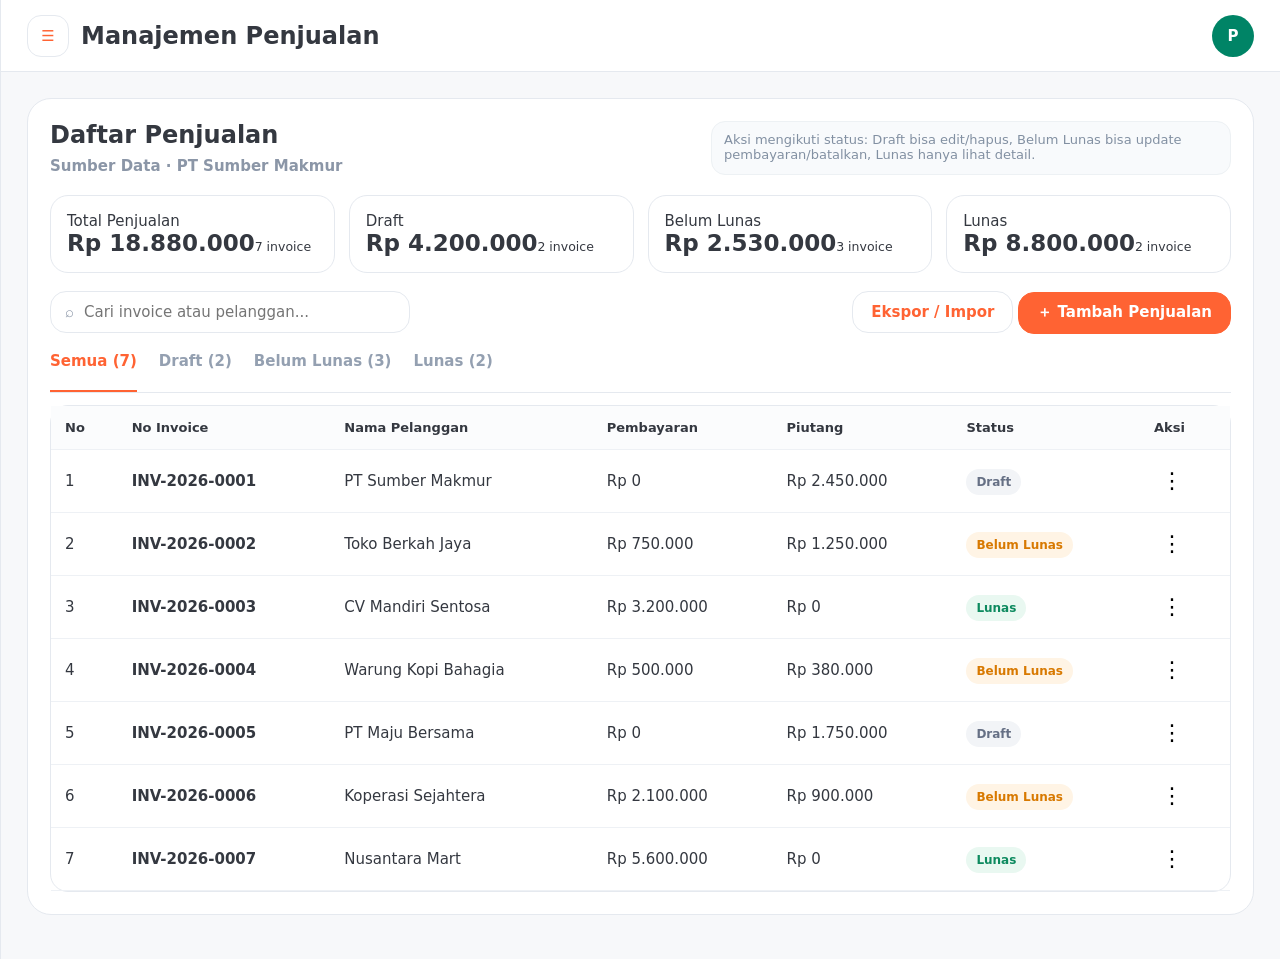
==== prototype-penjualan-groapp/index.html @ 8e705906 "Ensure cancel and save actions on edit and payment forms" ====
<!doctype html><html lang="id"><head><meta charset="utf-8"><meta name="viewport" content="width=device-width,initial-scale=1"><title>Prototype Penjualan</title><style>:root{--g:#008466;--o:#ff6333;--bg:#f7f8fa;--l:#e5e9ef;--t:#343840;--m:#8b96a7;--r:#d92d20;--y:#fff4e5;--ys:#d87900}*{box-sizing:border-box}body{margin:0;background:var(--bg);font-family:Inter,system-ui,-apple-system,Segoe UI,sans-serif;color:var(--t);font-size:15px}button,input,select,textarea{font:inherit}button{cursor:pointer}.app{display:flex;min-height:100vh}.side{width:300px;background:#fff;border-right:1px solid var(--l);padding:24px;transition:.2s}.app.hide .side{width:0;padding:0;overflow:hidden}.logo{font-size:21px;font-weight:900;color:var(--g);margin-bottom:24px}.logo:before{content:"✳";margin-right:10px}.nav div{height:42px;border-radius:13px;padding:11px 12px;margin:4px 0;font-weight:750}.nav .on{background:#fff0eb;color:var(--o)}.main{flex:1;min-width:0}.top{height:72px;background:#fff;border-bottom:1px solid var(--l);display:flex;align-items:center;justify-content:space-between;padding:0 26px}.topL{display:flex;gap:12px;align-items:center}.tog{width:42px;height:42px;border:1px solid var(--l);border-radius:14px;background:#fff;color:var(--o)}.title{font-size:24px;font-weight:900}.prof{width:42px;height:42px;border-radius:50%;background:var(--g);color:#fff;display:grid;place-items:center;font-weight:900}.content{padding:26px}.page{max-width:1260px}.card{background:#fff;border:1px solid var(--l);border-radius:24px;padding:22px;margin-bottom:18px}.head{display:flex;justify-content:space-between;gap:18px;margin-bottom:20px}.h1{font-size:24px;font-weight:900;margin:0 0 8px}.h2{font-size:18px;font-weight:900;margin:0 0 16px}.muted{color:var(--m);font-weight:700}.hint{font-size:13px;color:#8290a2;background:#f8fafc;border:1px solid #edf1f4;border-radius:14px;padding:10px 12px;max-width:520px}.sum{display:grid;grid-template-columns:repeat(4,1fr);gap:14px}.sum>div{border:1px solid var(--l);border-radius:18px;padding:16px}.sum b{font-size:23px}.tools{display:flex;justify-content:space-between;gap:12px;flex-wrap:wrap;margin:18px 0}.search{height:42px;border:1px solid var(--l);border-radius:16px;padding:0 14px;width:360px;display:flex;align-items:center;gap:8px;color:var(--m);background:#fff}.search input{border:0;outline:0;width:100%;background:transparent}.btn{height:42px;border-radius:16px;border:1px solid var(--l);background:#fff;padding:0 18px;font-weight:850;color:var(--o)}.btn.primary{background:var(--o);border-color:var(--o);color:#fff}.btn.danger{color:var(--r);border-color:#ffd0d0;background:#fff5f5}.tabs{display:flex;gap:22px;border-bottom:1px solid var(--l);overflow:auto}.tab{height:40px;color:#94a0b1;font-weight:900;white-space:nowrap}.tab.on{color:var(--o);border-bottom:2px solid var(--o)}table{width:100%;border-collapse:collapse}th,td{padding:14px;border-bottom:1px solid #eef1f5;text-align:left}th{background:#fbfcfd;font-size:13px}.table{border:1px solid var(--l);border-radius:18px;overflow:visible;margin-top:12px}.badge{border-radius:99px;padding:6px 10px;font-size:12px;font-weight:900}.draft{background:#f2f4f7;color:#667085}.unpaid{background:var(--y);color:var(--ys)}.paid{background:#e9f8f1;color:#0d8a5f}.canceled{background:#fff0f0;color:#c5221f}.kebab{width:34px;height:34px;border:1px solid transparent;border-radius:10px;background:#fff;font-size:22px}.kebab:hover{border-color:var(--l);background:#fafafa}.menu{display:none;position:absolute;right:8px;top:44px;width:210px;background:#fff;border:1px solid var(--l);border-radius:14px;padding:8px;box-shadow:0 14px 28px #0001;z-index:10}.menu.show{display:block}.mi{padding:9px;border-radius:10px;font-weight:800;cursor:pointer}.mi:hover{background:#f6f8fa}.mi.danger{color:var(--r)}.grid{display:grid;grid-template-columns:repeat(3,1fr);gap:14px}.grid2{display:grid;grid-template-columns:repeat(2,1fr);gap:14px}.field{display:flex;flex-direction:column;gap:7px}.field label{font-size:13px;font-weight:900;color:#687386}.req{color:var(--r)}.field input,.field select,.field textarea{height:44px;border:1px solid var(--l);border-radius:14px;padding:0 12px;outline:0;background:#fff}.field textarea{height:110px;padding:12px}.field input:disabled,.field select:disabled,.field textarea:disabled{background:#f8fafc;color:#687386}.lineTable{border:1px solid var(--l);border-radius:18px;overflow:auto}.lineTable table{min-width:1040px;table-layout:fixed}.lineTable th,.lineTable td{padding:10px}.lineTable input,.lineTable select{height:40px;border:1px solid var(--l);border-radius:12px;padding:0 9px;width:100%;outline:0}.money{position:relative}.money span{position:absolute;left:10px;top:10px;color:#8c97a8;font-weight:850}.money input{padding-left:34px;text-align:right}.mode{display:flex;gap:4px;border:1px solid #c6d7f5;background:#eef4ff;padding:4px;border-radius:12px}.mode button{height:30px;min-width:35px;border:0;border-radius:9px;background:transparent;color:#2f5ea8;font-weight:900}.mode button.on{background:#fff}.flex{display:flex;gap:6px}.rm{height:38px;width:38px;border:1px solid #ffb4b4;border-radius:12px;background:#fff;color:var(--r)}.addline{height:42px;border:1px dashed var(--o);background:#fff9f6;color:var(--o);border-radius:14px;font-weight:900;width:230px;margin-top:14px}.fees{margin-top:16px;border-top:1px dashed var(--l);padding-top:16px}.upload{height:110px;border:1px dashed #cfd7e2;border-radius:18px;background:#fbfcfd;display:flex;align-items:center;justify-content:center;text-align:center;color:#7b8797;font-weight:750}.summary{display:grid;grid-template-columns:1fr 1fr;gap:18px}.box{background:#fbfcfd;border:1px solid #eef1f5;border-radius:18px;padding:16px}.line,.total{display:flex;justify-content:space-between;gap:12px;align-items:center;border-bottom:1px dashed #dfe5ec;padding:10px 0;font-weight:850;color:#667085}.line b{color:#333}.total{border:0;color:#333;font-size:20px}.mini{width:160px;height:36px;border:1px solid var(--l);border-radius:12px;text-align:right;padding:0 10px}.actions{display:flex;justify-content:flex-end;gap:10px;flex-wrap:wrap;margin-top:18px}.stickyActions{position:sticky;bottom:0;background:#fff;border-top:1px solid var(--l);padding:14px 0 0;margin-top:20px}.hidden{display:none}.toast{position:fixed;right:24px;bottom:24px;background:#fff;border:1px solid var(--l);border-radius:18px;padding:16px;box-shadow:0 16px 34px #0001;opacity:0;transform:translateY(20px);transition:.2s;z-index:80}.toast.show{opacity:1;transform:translateY(0)}.modal{position:fixed;inset:0;background:#18202a55;display:none;align-items:center;justify-content:center;padding:24px;z-index:60}.modal.show{display:flex}.modalbox{width:min(620px,100%);background:#fff;border:1px solid var(--l);border-radius:24px;padding:24px;box-shadow:0 24px 70px #0002}.modalbox.big{width:min(860px,100%)}.modalHead{display:flex;justify-content:space-between;gap:12px;margin-bottom:16px}.x{border:0;background:#f3f5f8;border-radius:12px;width:38px;height:38px;font-weight:900}@media(max-width:1100px){.sum,.grid,.grid2,.summary{grid-template-columns:1fr}.side{position:fixed;z-index:30;inset:0 auto 0 0}.app.hide .side{transform:translateX(-100%);width:300px}.content{padding:16px}.head{flex-direction:column}}</style></head><body><div class="app hide" id="app"><aside class="side"><div class="logo">GroApp Accounting</div><nav class="nav"><div class="grp"><div>⌂ Dashboard</div><div>◉ Chart of Account</div><div>▤ Kas & Bank</div></div><div class="grp"><div>☏ Kontak</div><div>□ Produk</div><div>◇ Jasa</div><div class="on">▦ Penjualan</div><div>▤ Pembelian</div><div>☷ Laporan</div></div></nav></aside><main class="main"><header class="top"><div class="topL"><button class="tog" onclick="app.classList.toggle('hide')">☰</button><div class="title" id="ptitle">Manajemen Penjualan</div></div><div class="prof">P</div></header><section class="content"><div id="listPage" class="page card"><div class="head"><div><div class="h1">Daftar Penjualan</div><div class="muted">Sumber Data · PT Sumber Makmur</div></div><div class="hint">Aksi mengikuti status: Draft bisa edit/hapus, Belum Lunas bisa update pembayaran/batalkan, Lunas hanya lihat detail.</div></div><div class="sum"><div>Total Penjualan<br><b id="sTotal">Rp 0</b><small id="cTotal"></small></div><div>Draft<br><b id="sDraft">Rp 0</b><small id="cDraft"></small></div><div>Belum Lunas<br><b id="sUnpaid">Rp 0</b><small id="cUnpaid"></small></div><div>Lunas<br><b id="sPaid">Rp 0</b><small id="cPaid"></small></div></div><div class="tools"><div class="search">⌕ <input id="q" placeholder="Cari invoice atau pelanggan..."></div><div><button class="btn">Ekspor / Impor</button> <button class="btn primary" onclick="openForm()">＋ Tambah Penjualan</button></div></div><div class="tabs"><div class="tab on" data-f="all" id="tabAll"></div><div class="tab" data-f="draft" id="tabDraft"></div><div class="tab" data-f="unpaid" id="tabUnpaid"></div><div class="tab" data-f="paid" id="tabPaid"></div></div><div class="table"><table><thead><tr><th>No</th><th>No Invoice</th><th>Nama Pelanggan</th><th>Pembayaran</th><th>Piutang</th><th>Status</th><th style="width:90px">Aksi</th></tr></thead><tbody id="tbody"></tbody></table></div></div><div id="workPage" class="page hidden"></div></section></main></div><div class="modal" id="confirmModal"><div class="modalbox"><div class="modalHead"><div><div class="h1" id="confirmTitle">Konfirmasi</div><div class="muted" id="confirmText"></div></div><button class="x" onclick="closeConfirm()">×</button></div><div class="actions"><button class="btn" onclick="closeConfirm()">Batal</button><button class="btn danger" id="confirmYes">Ya</button></div></div></div><div class="modal" id="contactModal"><div class="modalbox big"><div class="modalHead"><div><div class="h1">Tambah Kontak Baru</div><div class="muted">Kontak tersimpan akan langsung muncul di pilihan pelanggan.</div></div><button class="x" onclick="closeContact()">×</button></div><div class="grid"><div class="field"><label>Nama<span class="req">*</span></label><input id="ctName"></div><div class="field"><label>Jenis</label><select><option>Pelanggan</option><option>Supplier</option><option>Pelanggan & Supplier</option></select></div><div class="field"><label>Kategori</label><select><option>Individu</option><option>Perusahaan</option></select></div><div class="field"><label>Nama alamat</label><input id="ctAddrName"></div><div class="field"><label>No HP/WA Utama</label><input id="ctPhone"></div><div class="field"><label>Email Utama</label><input id="ctEmail"></div><div class="field" style="grid-column:1/-1"><label>Alamat lengkap</label><input id="ctAddr"></div></div><div class="actions"><button class="btn" onclick="closeContact()">Batal</button><button class="btn primary" onclick="saveContact()">Simpan Kontak</button></div></div></div><div class="toast" id="toast"><b id="tt"></b><div id="tb" class="muted"></div></div><script>let sales=[{no:'INV-2026-0001',cust:'PT Sumber Makmur',paid:0,due:2450000,status:'draft',date:'2026-07-08',items:[['Susu Ultra Milk',2,50000]]},{no:'INV-2026-0002',cust:'Toko Berkah Jaya',paid:750000,due:1250000,status:'unpaid',date:'2026-07-08',items:[['Jasa Perawatan Asset',1,2000000]]},{no:'INV-2026-0003',cust:'CV Mandiri Sentosa',paid:3200000,due:0,status:'paid',date:'2026-07-07',items:[['Air Mineral Aqua',10,320000]]},{no:'INV-2026-0004',cust:'Warung Kopi Bahagia',paid:500000,due:380000,status:'unpaid',date:'2026-07-07',items:[['Susu Ultra Milk',4,220000]]},{no:'INV-2026-0005',cust:'PT Maju Bersama',paid:0,due:1750000,status:'draft',date:'2026-07-06',items:[['Jasa Instalasi',1,1750000]]},{no:'INV-2026-0006',cust:'Koperasi Sejahtera',paid:2100000,due:900000,status:'unpaid',date:'2026-07-05',items:[['Paket Produk',1,3000000]]},{no:'INV-2026-0007',cust:'Nusantara Mart',paid:5600000,due:0,status:'paid',date:'2026-07-04',items:[['Produk Grosir',1,5600000]]}];let filter='all',query='',rows=[],editingIndex=null,pending=null;const rp=n=>'Rp '+new Intl.NumberFormat('id-ID').format(Math.max(0,+n||0)),nf=n=>new Intl.NumberFormat('id-ID').format(Math.max(0,+n||0)),num=s=>+(String(s||'').replace(/[^0-9]/g,''))||0,label=s=>s==='draft'?'Draft':s==='unpaid'?'Belum Lunas':s==='paid'?'Lunas':'Dibatalkan';function toast(a,b){tt.textContent=a;tb.textContent=b;toastEl=toast;document.getElementById('toast').classList.add('show');setTimeout(()=>document.getElementById('toast').classList.remove('show'),2500)}function showList(){workPage.classList.add('hidden');listPage.classList.remove('hidden');ptitle.textContent='Manajemen Penjualan';renderList()}function hideList(title){listPage.classList.add('hidden');workPage.classList.remove('hidden');ptitle.textContent=title}function counts(){return{all:sales.length,draft:sales.filter(x=>x.status==='draft').length,unpaid:sales.filter(x=>x.status==='unpaid').length,paid:sales.filter(x=>x.status==='paid').length}}function renderTabs(){let c=counts();tabAll.textContent=`Semua (${c.all})`;tabDraft.textContent=`Draft (${c.draft})`;tabUnpaid.textContent=`Belum Lunas (${c.unpaid})`;tabPaid.textContent=`Lunas (${c.paid})`}function menu(s,i){let d=`<div class="mi" onclick="showDetail(${i})">Lihat Detail</div>`;if(s==='draft')return d+`<div class="mi" onclick="openForm(${i})">Edit</div><div class="mi danger" onclick="askDelete(${i})">Hapus</div>`;if(s==='unpaid')return d+`<div class="mi" onclick="showPayment(${i})">Update Pembayaran</div><div class="mi danger" onclick="askCancel(${i})">Batalkan</div>`;return d}function renderList(){renderTabs();let data=sales.map((x,i)=>({x,i})).filter(o=>(filter==='all'||o.x.status===filter)&&(!query||o.x.no.toLowerCase().includes(query)||o.x.cust.toLowerCase().includes(query)));tbody.innerHTML=data.map(({x,i},idx)=>`<tr><td>${idx+1}</td><td><b>${x.no}</b></td><td>${x.cust}</td><td>${rp(x.paid)}</td><td>${rp(x.due)}</td><td><span class="badge ${x.status}">${label(x.status)}</span></td><td style="position:relative"><button class="kebab" onclick="toggleMenu(event,this)">⋮</button><div class="menu">${menu(x.status,i)}</div></td></tr>`).join('');let s={total:[0,0],draft:[0,0],unpaid:[0,0],paid:[0,0]};sales.forEach(x=>{let v=x.paid+x.due;s.total[0]++;s.total[1]+=v;if(s[x.status]){s[x.status][0]++;s[x.status][1]+=x.status==='unpaid'?x.due:v}});sTotal.textContent=rp(s.total[1]);cTotal.textContent=s.total[0]+' invoice';sDraft.textContent=rp(s.draft[1]);cDraft.textContent=s.draft[0]+' invoice';sUnpaid.textContent=rp(s.unpaid[1]);cUnpaid.textContent=s.unpaid[0]+' invoice';sPaid.textContent=rp(s.paid[1]);cPaid.textContent=s.paid[0]+' invoice'}function toggleMenu(e,b){e.stopPropagation();document.querySelectorAll('.menu').forEach(m=>{if(m!==b.nextElementSibling)m.classList.remove('show')});b.nextElementSibling.classList.toggle('show')}document.addEventListener('click',()=>document.querySelectorAll('.menu').forEach(m=>m.classList.remove('show')));function askDelete(i){confirmTitle.textContent='Hapus Penjualan?';confirmText.textContent=`Data ${sales[i].no} akan dihapus.`;pending=()=>{sales.splice(i,1);closeConfirm();toast('Penjualan dihapus','Data draft berhasil dihapus.');showList()};confirmModal.classList.add('show')}function askCancel(i){confirmTitle.textContent='Batalkan Penjualan?';confirmText.textContent=`Invoice ${sales[i].no} akan dibatalkan.`;pending=()=>{sales[i].status='canceled';filter='all';closeConfirm();toast('Penjualan dibatalkan',`${sales[i].no} sudah dibatalkan.`);showList()};confirmModal.classList.add('show')}function closeConfirm(){confirmModal.classList.remove('show');pending=null}confirmYes.onclick=()=>pending&&pending();function lineDetail(x){let base=(+x.q||0)*(+x.h||0),disc=x.dm==='percent'?base*(+x.dv||0)/100:(+x.dv||0),net=Math.max(0,base-disc),tax=x.tax==='Tanpa Pajak'?0:net*(+x.pv||0)/100;if(x.tax==='PPh')tax=-tax;return{base,disc,net,tax,total:Math.max(0,net+tax)}}function calc(){let s=rows.reduce((a,x)=>{let d=lineDetail(x);a.base+=d.base;a.disc+=d.disc;a.net+=d.net;a.tax+=d.tax;a.total+=d.total;return a},{base:0,disc:0,net:0,tax:0,total:0}),fees=num(ship?.value)+num(trx?.value)+num(oth?.value),total=s.total+fees,dueAmt=total-num(dp?.value);beforeDisc.textContent=rp(s.base);discTotal.textContent=rp(s.disc);afterDisc.textContent=rp(s.net);taxTotal.textContent=(s.tax<0?'- ':'')+rp(Math.abs(s.tax));feeTotal.textContent=rp(fees);tot.textContent=rp(total);due.textContent=rp(dueAmt);return{total,due:dueAmt}}function addRow(p='',q=1,h=0){rows.push({p,d:'',q,u:'Pcs',dm:'percent',dv:0,h,pm:'percent',pv:0,tax:'PPN'});renderRows()}function renderRows(ro=false){let dis=ro?'disabled':'';items.innerHTML=rows.map((x,i)=>`<tr><td><select ${dis} onchange="rows[${i}].p=this.value"><option value="">Pilih Produk</option><option ${x.p==='Jasa Perawatan Asset'?'selected':''}>Jasa Perawatan Asset</option><option ${x.p==='Susu Ultra Milk'?'selected':''}>Susu Ultra Milk</option><option ${x.p==='Air Mineral Aqua'?'selected':''}>Air Mineral Aqua</option></select></td><td><input ${dis} value="${x.d}" placeholder="Deskripsi" oninput="rows[${i}].d=this.value"></td><td><input ${dis} type="number" value="${x.q}" oninput="rows[${i}].q=this.value;renderRows()"></td><td><select ${dis}><option>Pcs</option><option>Paket</option><option>Botol</option></select></td><td><div class="money"><span>Rp</span><input ${dis} value="${x.h?nf(x.h):''}" placeholder="0" oninput="rows[${i}].h=num(this.value);this.value=rows[${i}].h?nf(rows[${i}].h):'';renderRows()"></div></td><td><div class="flex"><div class="mode"><button ${dis} class="${x.dm==='percent'?'on':''}" onclick="rows[${i}].dm='percent';renderRows()">%</button><button ${dis} class="${x.dm==='nominal'?'on':''}" onclick="rows[${i}].dm='nominal';renderRows()">Rp</button></div><input ${dis} value="${x.dv||''}" placeholder="0" oninput="rows[${i}].dv=this.value;calc()"></div></td><td><div class="flex"><select ${dis} onchange="rows[${i}].tax=this.value;renderRows()"><option>PPN</option><option>PPh</option><option>Tanpa Pajak</option></select><input ${dis} value="${x.pv||''}" placeholder="%" oninput="rows[${i}].pv=this.value;calc()"></div></td><td><div class="money"><span>Rp</span><input disabled value="${lineDetail(x).total?nf(lineDetail(x).total):''}" placeholder="0"></div></td><td>${ro?'':`<button class="rm" onclick="rows.splice(${i},1);renderRows()">⌫</button>`}</td></tr>`).join('');calc()}function formHtml(title,ro=false,pay=false){let dis=ro||pay?'disabled':'';return `<div class="head"><div><button class="btn" onclick="showList()">← Kembali</button><div class="h1" style="margin-top:14px">${title}</div><div class="muted">${pay?'Hanya data pembayaran yang bisa diubah.':ro?'Mode view only.':'Mode edit transaksi.'}</div></div><div class="hint">${pay?'Tombol Batal dan Simpan Pembayaran tersedia di bawah form.':ro?'Aksi tersedia mengikuti status invoice.':'Tombol Batal dan Simpan tersedia di bawah form.'}</div></div><div class="card"><div class="h2">Informasi Invoice</div><div class="grid"><div class="field"><label>Pelanggan<span class="req">*</span></label><select id="cust" ${dis}><option value="">Pilih kontak</option><option>PT Sumber Makmur</option><option>Toko Berkah Jaya</option><option>CV Mandiri Sentosa</option><option value="__new">＋ Tambah kontak baru</option></select></div><div class="field"><label>No invoice<span class="req">*</span></label><input id="inv" ${dis}></div><div class="field"><label>Status invoice<span class="req">*</span></label><select id="st" ${dis}><option value="draft">Draft</option><option value="unpaid">Belum Lunas</option><option value="paid">Lunas</option></select></div><div class="field"><label>Tanggal transaksi<span class="req">*</span></label><input type="date" id="date" ${dis}></div></div></div><div class="card"><div class="h2">Daftar Produk / Jasa</div><div class="lineTable"><table><thead><tr><th style="width:18%">Produk</th><th style="width:13%">Deskripsi</th><th style="width:7%">Qty</th><th style="width:9%">Satuan</th><th style="width:14%">Harga</th><th style="width:14%">Diskon</th><th style="width:18%">Pajak</th><th style="width:14%">Jumlah</th><th style="width:46px"></th></tr></thead><tbody id="items"></tbody></table></div>${ro||pay?'':'<button class="addline" onclick="addRow()">＋ Tambah produk/jasa</button>'}<div class="fees"><div class="h2">Biaya Tambahan</div><div class="grid2"><div class="field"><label>Biaya pengiriman</label><input id="ship" ${dis} placeholder="Rp 0"></div><div class="field"><label>Biaya transaksi</label><input id="trx" ${dis} placeholder="Rp 0"></div><div class="field"><label>Biaya lainnya</label><input id="oth" ${dis} placeholder="Rp 0"></div></div></div></div><div class="card"><div class="h2">Pesan dan Attachment</div><div class="grid2"><div class="field"><label>Pesan</label><textarea ${dis} placeholder="Tulis pesan untuk pelanggan..."></textarea></div><div class="field"><label>Attachment</label><div class="upload">Klik atau seret file ke area ini<br><small>File maksimal 10 MB</small></div></div></div></div>${pay?paymentHtml():''}<div class="card"><div class="h2">Ringkasan Penjualan</div><div class="summary"><div class="box"><div class="line"><span>Total sebelum diskon</span><b id="beforeDisc">Rp 0</b></div><div class="line"><span>Total diskon</span><b id="discTotal">Rp 0</b></div><div class="line"><span>Subtotal setelah diskon</span><b id="afterDisc">Rp 0</b></div><div class="line"><span>Total pajak</span><b id="taxTotal">Rp 0</b></div></div><div class="box"><div class="line"><span>Biaya tambahan</span><b id="feeTotal">Rp 0</b></div><div class="total"><span>Total</span><span id="tot">Rp 0</span></div><div class="line"><span>Uang muka</span><input class="mini" id="dp" ${dis} placeholder="Rp 0"></div><div class="total"><span>Sisa tagihan</span><span id="due">Rp 0</span></div></div></div><div class="actions stickyActions" id="formActions"></div></div>`}function paymentHtml(){return `<div class="card"><div class="h2">Update Pembayaran</div><div class="grid"><div class="field"><label>Tanggal pembayaran<span class="req">*</span></label><input type="date" id="payDate"></div><div class="field"><label>Nominal yang dibayarkan<span class="req">*</span></label><input id="payAmount" placeholder="Rp 0"></div><div class="field"><label>Sisa pembayaran</label><input id="payRemain" disabled></div><div class="field"><label>Status setelah pembayaran</label><input id="payStatus" disabled></div></div></div>`}function seed(s){rows=[];(s?.items||[['',1,0]]).forEach(it=>rows.push({p:it[0],d:'',q:it[1],u:'Pcs',dm:'percent',dv:0,h:it[2]/it[1]||0,pm:'percent',pv:0,tax:'PPN'}))}function openForm(i=null){editingIndex=i;hideList(i===null?'Tambah Penjualan':'Edit Penjualan');workPage.innerHTML=formHtml(i===null?'Tambah Penjualan':'Edit Penjualan');let s=i==null?null:sales[i];seed(s);cust.value=s?.cust||'';inv.value=s?.no||'';date.value=s?.date||'';st.value=s?.status||'draft';dp.value=s?.paid?rp(s.paid):'';renderRows();formActions.innerHTML=`<button class="btn" onclick="showList()">Batal</button><button class="btn primary" onclick="saveTx()">Simpan</button>`}function showDetail(i){let s=sales[i];hideList('Detail Penjualan');workPage.innerHTML=formHtml('Detail Penjualan',true);seed(s);cust.value=s.cust;inv.value=s.no;date.value=s.date;st.value=s.status;dp.value=s.paid?rp(s.paid):'';renderRows(true);let b=`<button class="btn" onclick="showList()">Kembali</button>`;formActions.innerHTML=s.status==='draft'?b+`<button class="btn" onclick="openForm(${i})">Edit</button><button class="btn danger" onclick="askDelete(${i})">Hapus</button>`:s.status==='unpaid'?b+`<button class="btn" onclick="showPayment(${i})">Update Pembayaran</button><button class="btn danger" onclick="askCancel(${i})">Batalkan</button>`:b}function showPayment(i){let s=sales[i];hideList('Update Pembayaran');workPage.innerHTML=formHtml('Update Pembayaran',false,true);editingIndex=i;seed(s);cust.value=s.cust;inv.value=s.no;date.value=s.date;st.value=s.status;dp.value=s.paid?rp(s.paid):'';renderRows(true);payDate.value=new Date().toISOString().slice(0,10);payRemain.value=rp(s.due);payStatus.value='Belum Lunas';payAmount.oninput=()=>{let left=Math.max(0,s.due-num(payAmount.value));payRemain.value=rp(left);payStatus.value=left===0?'Lunas':'Belum Lunas'};payAmount.onblur=()=>{let v=num(payAmount.value);payAmount.value=v?rp(v):'';payAmount.oninput()};formActions.innerHTML=`<button class="btn" onclick="showList()">Batal</button><button class="btn primary" onclick="savePayment(${i})">Simpan Pembayaran</button>`}function savePayment(i){let p=num(payAmount.value);if(p<=0){toast('Nominal belum diisi','Isi nominal pembayaran dulu.');return}let s=sales[i],a=Math.min(p,s.due);s.paid+=a;s.due=Math.max(0,s.due-a);s.status=s.due===0?'paid':'unpaid';filter=s.status;setTab(filter);toast('Pembayaran tersimpan',`${s.no} sekarang ${label(s.status)}.`);showList()}function saveTx(){let c=calc(),status=st.value,no=inv.value||`INV-2026-${String(sales.length+1).padStart(4,'0')}`,paid=status==='paid'?c.total:num(dp.value),dueAmt=Math.max(0,c.total-paid);if(status==='draft'){paid=0;dueAmt=c.total}let obj={no,cust:cust.value||'Pelanggan Baru',paid,due:dueAmt,status,date:date.value||new Date().toISOString().slice(0,10),items:rows.map(x=>[x.p||'Produk / Jasa',+x.q||1,lineDetail(x).total])};editingIndex==null?sales.unshift(obj):sales[editingIndex]=obj;filter=status;setTab(status);toast('Transaksi tersimpan',`Invoice ${no} masuk ke ${label(status)}.`);showList()}function setTab(f){document.querySelectorAll('.tab').forEach(t=>t.classList.toggle('on',t.dataset.f===f))}function closeContact(){contactModal.classList.remove('show');if(cust)cust.value=''}function saveContact(){let name=ctName.value.trim()||'Kontak Baru';cust.insertBefore(new Option(name,name),cust.querySelector('option[value="__new"]'));cust.value=name;contactModal.classList.remove('show');toast('Kontak tersimpan',`${name} sudah masuk ke pilihan pelanggan.`)}document.addEventListener('change',e=>{if(e.target?.id==='cust'&&e.target.value==='__new'){contactModal.classList.add('show');ctName.focus()}});q.oninput=e=>{query=e.target.value.toLowerCase();renderList()};document.querySelectorAll('.tab').forEach(t=>t.onclick=()=>{setTab(t.dataset.f);filter=t.dataset.f;renderList()});renderList();</script></body></html>
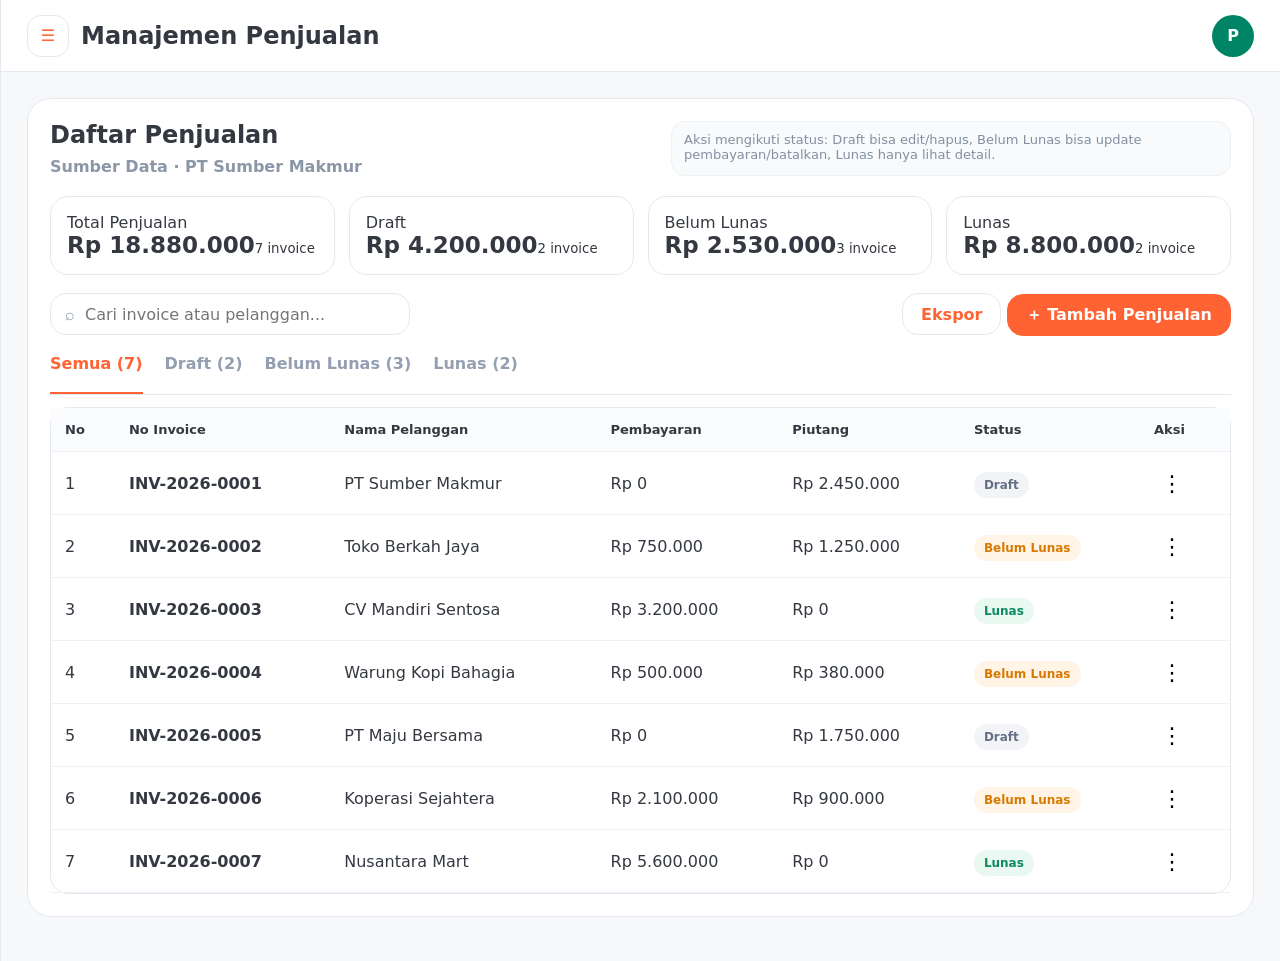
==== commit ebcd927a: "Add export-only button and document actions on sales detail" ====
--- a/prototype-penjualan-groapp/index.html
+++ b/prototype-penjualan-groapp/index.html
@@ -1 +1 @@
-<!doctype html><html lang="id"><head><meta charset="utf-8"><meta name="viewport" content="width=device-width,initial-scale=1"><title>Prototype Penjualan</title><style>:root{--g:#008466;--o:#ff6333;--bg:#f7f8fa;--l:#e5e9ef;--t:#343840;--m:#8b96a7;--r:#d92d20;--y:#fff4e5;--ys:#d87900}*{box-sizing:border-box}body{margin:0;background:var(--bg);font-family:Inter,system-ui,-apple-system,Segoe UI,sans-serif;color:var(--t);font-size:15px}button,input,select,textarea{font:inherit}button{cursor:pointer}.app{display:flex;min-height:100vh}.side{width:300px;background:#fff;border-right:1px solid var(--l);padding:24px;transition:.2s}.app.hide .side{width:0;padding:0;overflow:hidden}.logo{font-size:21px;font-weight:900;color:var(--g);margin-bottom:24px}.logo:before{content:"✳";margin-right:10px}.nav div{height:42px;border-radius:13px;padding:11px 12px;margin:4px 0;font-weight:750}.nav .on{background:#fff0eb;color:var(--o)}.main{flex:1;min-width:0}.top{height:72px;background:#fff;border-bottom:1px solid var(--l);display:flex;align-items:center;justify-content:space-between;padding:0 26px}.topL{display:flex;gap:12px;align-items:center}.tog{width:42px;height:42px;border:1px solid var(--l);border-radius:14px;background:#fff;color:var(--o)}.title{font-size:24px;font-weight:900}.prof{width:42px;height:42px;border-radius:50%;background:var(--g);color:#fff;display:grid;place-items:center;font-weight:900}.content{padding:26px}.page{max-width:1260px}.card{background:#fff;border:1px solid var(--l);border-radius:24px;padding:22px;margin-bottom:18px}.head{display:flex;justify-content:space-between;gap:18px;margin-bottom:20px}.h1{font-size:24px;font-weight:900;margin:0 0 8px}.h2{font-size:18px;font-weight:900;margin:0 0 16px}.muted{color:var(--m);font-weight:700}.hint{font-size:13px;color:#8290a2;background:#f8fafc;border:1px solid #edf1f4;border-radius:14px;padding:10px 12px;max-width:520px}.sum{display:grid;grid-template-columns:repeat(4,1fr);gap:14px}.sum>div{border:1px solid var(--l);border-radius:18px;padding:16px}.sum b{font-size:23px}.tools{display:flex;justify-content:space-between;gap:12px;flex-wrap:wrap;margin:18px 0}.search{height:42px;border:1px solid var(--l);border-radius:16px;padding:0 14px;width:360px;display:flex;align-items:center;gap:8px;color:var(--m);background:#fff}.search input{border:0;outline:0;width:100%;background:transparent}.btn{height:42px;border-radius:16px;border:1px solid var(--l);background:#fff;padding:0 18px;font-weight:850;color:var(--o)}.btn.primary{background:var(--o);border-color:var(--o);color:#fff}.btn.danger{color:var(--r);border-color:#ffd0d0;background:#fff5f5}.tabs{display:flex;gap:22px;border-bottom:1px solid var(--l);overflow:auto}.tab{height:40px;color:#94a0b1;font-weight:900;white-space:nowrap}.tab.on{color:var(--o);border-bottom:2px solid var(--o)}table{width:100%;border-collapse:collapse}th,td{padding:14px;border-bottom:1px solid #eef1f5;text-align:left}th{background:#fbfcfd;font-size:13px}.table{border:1px solid var(--l);border-radius:18px;overflow:visible;margin-top:12px}.badge{border-radius:99px;padding:6px 10px;font-size:12px;font-weight:900}.draft{background:#f2f4f7;color:#667085}.unpaid{background:var(--y);color:var(--ys)}.paid{background:#e9f8f1;color:#0d8a5f}.canceled{background:#fff0f0;color:#c5221f}.kebab{width:34px;height:34px;border:1px solid transparent;border-radius:10px;background:#fff;font-size:22px}.kebab:hover{border-color:var(--l);background:#fafafa}.menu{display:none;position:absolute;right:8px;top:44px;width:210px;background:#fff;border:1px solid var(--l);border-radius:14px;padding:8px;box-shadow:0 14px 28px #0001;z-index:10}.menu.show{display:block}.mi{padding:9px;border-radius:10px;font-weight:800;cursor:pointer}.mi:hover{background:#f6f8fa}.mi.danger{color:var(--r)}.grid{display:grid;grid-template-columns:repeat(3,1fr);gap:14px}.grid2{display:grid;grid-template-columns:repeat(2,1fr);gap:14px}.field{display:flex;flex-direction:column;gap:7px}.field label{font-size:13px;font-weight:900;color:#687386}.req{color:var(--r)}.field input,.field select,.field textarea{height:44px;border:1px solid var(--l);border-radius:14px;padding:0 12px;outline:0;background:#fff}.field textarea{height:110px;padding:12px}.field input:disabled,.field select:disabled,.field textarea:disabled{background:#f8fafc;color:#687386}.lineTable{border:1px solid var(--l);border-radius:18px;overflow:auto}.lineTable table{min-width:1040px;table-layout:fixed}.lineTable th,.lineTable td{padding:10px}.lineTable input,.lineTable select{height:40px;border:1px solid var(--l);border-radius:12px;padding:0 9px;width:100%;outline:0}.money{position:relative}.money span{position:absolute;left:10px;top:10px;color:#8c97a8;font-weight:850}.money input{padding-left:34px;text-align:right}.mode{display:flex;gap:4px;border:1px solid #c6d7f5;background:#eef4ff;padding:4px;border-radius:12px}.mode button{height:30px;min-width:35px;border:0;border-radius:9px;background:transparent;color:#2f5ea8;font-weight:900}.mode button.on{background:#fff}.flex{display:flex;gap:6px}.rm{height:38px;width:38px;border:1px solid #ffb4b4;border-radius:12px;background:#fff;color:var(--r)}.addline{height:42px;border:1px dashed var(--o);background:#fff9f6;color:var(--o);border-radius:14px;font-weight:900;width:230px;margin-top:14px}.fees{margin-top:16px;border-top:1px dashed var(--l);padding-top:16px}.upload{height:110px;border:1px dashed #cfd7e2;border-radius:18px;background:#fbfcfd;display:flex;align-items:center;justify-content:center;text-align:center;color:#7b8797;font-weight:750}.summary{display:grid;grid-template-columns:1fr 1fr;gap:18px}.box{background:#fbfcfd;border:1px solid #eef1f5;border-radius:18px;padding:16px}.line,.total{display:flex;justify-content:space-between;gap:12px;align-items:center;border-bottom:1px dashed #dfe5ec;padding:10px 0;font-weight:850;color:#667085}.line b{color:#333}.total{border:0;color:#333;font-size:20px}.mini{width:160px;height:36px;border:1px solid var(--l);border-radius:12px;text-align:right;padding:0 10px}.actions{display:flex;justify-content:flex-end;gap:10px;flex-wrap:wrap;margin-top:18px}.stickyActions{position:sticky;bottom:0;background:#fff;border-top:1px solid var(--l);padding:14px 0 0;margin-top:20px}.hidden{display:none}.toast{position:fixed;right:24px;bottom:24px;background:#fff;border:1px solid var(--l);border-radius:18px;padding:16px;box-shadow:0 16px 34px #0001;opacity:0;transform:translateY(20px);transition:.2s;z-index:80}.toast.show{opacity:1;transform:translateY(0)}.modal{position:fixed;inset:0;background:#18202a55;display:none;align-items:center;justify-content:center;padding:24px;z-index:60}.modal.show{display:flex}.modalbox{width:min(620px,100%);background:#fff;border:1px solid var(--l);border-radius:24px;padding:24px;box-shadow:0 24px 70px #0002}.modalbox.big{width:min(860px,100%)}.modalHead{display:flex;justify-content:space-between;gap:12px;margin-bottom:16px}.x{border:0;background:#f3f5f8;border-radius:12px;width:38px;height:38px;font-weight:900}@media(max-width:1100px){.sum,.grid,.grid2,.summary{grid-template-columns:1fr}.side{position:fixed;z-index:30;inset:0 auto 0 0}.app.hide .side{transform:translateX(-100%);width:300px}.content{padding:16px}.head{flex-direction:column}}</style></head><body><div class="app hide" id="app"><aside class="side"><div class="logo">GroApp Accounting</div><nav class="nav"><div class="grp"><div>⌂ Dashboard</div><div>◉ Chart of Account</div><div>▤ Kas & Bank</div></div><div class="grp"><div>☏ Kontak</div><div>□ Produk</div><div>◇ Jasa</div><div class="on">▦ Penjualan</div><div>▤ Pembelian</div><div>☷ Laporan</div></div></nav></aside><main class="main"><header class="top"><div class="topL"><button class="tog" onclick="app.classList.toggle('hide')">☰</button><div class="title" id="ptitle">Manajemen Penjualan</div></div><div class="prof">P</div></header><section class="content"><div id="listPage" class="page card"><div class="head"><div><div class="h1">Daftar Penjualan</div><div class="muted">Sumber Data · PT Sumber Makmur</div></div><div class="hint">Aksi mengikuti status: Draft bisa edit/hapus, Belum Lunas bisa update pembayaran/batalkan, Lunas hanya lihat detail.</div></div><div class="sum"><div>Total Penjualan<br><b id="sTotal">Rp 0</b><small id="cTotal"></small></div><div>Draft<br><b id="sDraft">Rp 0</b><small id="cDraft"></small></div><div>Belum Lunas<br><b id="sUnpaid">Rp 0</b><small id="cUnpaid"></small></div><div>Lunas<br><b id="sPaid">Rp 0</b><small id="cPaid"></small></div></div><div class="tools"><div class="search">⌕ <input id="q" placeholder="Cari invoice atau pelanggan..."></div><div><button class="btn">Ekspor / Impor</button> <button class="btn primary" onclick="openForm()">＋ Tambah Penjualan</button></div></div><div class="tabs"><div class="tab on" data-f="all" id="tabAll"></div><div class="tab" data-f="draft" id="tabDraft"></div><div class="tab" data-f="unpaid" id="tabUnpaid"></div><div class="tab" data-f="paid" id="tabPaid"></div></div><div class="table"><table><thead><tr><th>No</th><th>No Invoice</th><th>Nama Pelanggan</th><th>Pembayaran</th><th>Piutang</th><th>Status</th><th style="width:90px">Aksi</th></tr></thead><tbody id="tbody"></tbody></table></div></div><div id="workPage" class="page hidden"></div></section></main></div><div class="modal" id="confirmModal"><div class="modalbox"><div class="modalHead"><div><div class="h1" id="confirmTitle">Konfirmasi</div><div class="muted" id="confirmText"></div></div><button class="x" onclick="closeConfirm()">×</button></div><div class="actions"><button class="btn" onclick="closeConfirm()">Batal</button><button class="btn danger" id="confirmYes">Ya</button></div></div></div><div class="modal" id="contactModal"><div class="modalbox big"><div class="modalHead"><div><div class="h1">Tambah Kontak Baru</div><div class="muted">Kontak tersimpan akan langsung muncul di pilihan pelanggan.</div></div><button class="x" onclick="closeContact()">×</button></div><div class="grid"><div class="field"><label>Nama<span class="req">*</span></label><input id="ctName"></div><div class="field"><label>Jenis</label><select><option>Pelanggan</option><option>Supplier</option><option>Pelanggan & Supplier</option></select></div><div class="field"><label>Kategori</label><select><option>Individu</option><option>Perusahaan</option></select></div><div class="field"><label>Nama alamat</label><input id="ctAddrName"></div><div class="field"><label>No HP/WA Utama</label><input id="ctPhone"></div><div class="field"><label>Email Utama</label><input id="ctEmail"></div><div class="field" style="grid-column:1/-1"><label>Alamat lengkap</label><input id="ctAddr"></div></div><div class="actions"><button class="btn" onclick="closeContact()">Batal</button><button class="btn primary" onclick="saveContact()">Simpan Kontak</button></div></div></div><div class="toast" id="toast"><b id="tt"></b><div id="tb" class="muted"></div></div><script>let sales=[{no:'INV-2026-0001',cust:'PT Sumber Makmur',paid:0,due:2450000,status:'draft',date:'2026-07-08',items:[['Susu Ultra Milk',2,50000]]},{no:'INV-2026-0002',cust:'Toko Berkah Jaya',paid:750000,due:1250000,status:'unpaid',date:'2026-07-08',items:[['Jasa Perawatan Asset',1,2000000]]},{no:'INV-2026-0003',cust:'CV Mandiri Sentosa',paid:3200000,due:0,status:'paid',date:'2026-07-07',items:[['Air Mineral Aqua',10,320000]]},{no:'INV-2026-0004',cust:'Warung Kopi Bahagia',paid:500000,due:380000,status:'unpaid',date:'2026-07-07',items:[['Susu Ultra Milk',4,220000]]},{no:'INV-2026-0005',cust:'PT Maju Bersama',paid:0,due:1750000,status:'draft',date:'2026-07-06',items:[['Jasa Instalasi',1,1750000]]},{no:'INV-2026-0006',cust:'Koperasi Sejahtera',paid:2100000,due:900000,status:'unpaid',date:'2026-07-05',items:[['Paket Produk',1,3000000]]},{no:'INV-2026-0007',cust:'Nusantara Mart',paid:5600000,due:0,status:'paid',date:'2026-07-04',items:[['Produk Grosir',1,5600000]]}];let filter='all',query='',rows=[],editingIndex=null,pending=null;const rp=n=>'Rp '+new Intl.NumberFormat('id-ID').format(Math.max(0,+n||0)),nf=n=>new Intl.NumberFormat('id-ID').format(Math.max(0,+n||0)),num=s=>+(String(s||'').replace(/[^0-9]/g,''))||0,label=s=>s==='draft'?'Draft':s==='unpaid'?'Belum Lunas':s==='paid'?'Lunas':'Dibatalkan';function toast(a,b){tt.textContent=a;tb.textContent=b;toastEl=toast;document.getElementById('toast').classList.add('show');setTimeout(()=>document.getElementById('toast').classList.remove('show'),2500)}function showList(){workPage.classList.add('hidden');listPage.classList.remove('hidden');ptitle.textContent='Manajemen Penjualan';renderList()}function hideList(title){listPage.classList.add('hidden');workPage.classList.remove('hidden');ptitle.textContent=title}function counts(){return{all:sales.length,draft:sales.filter(x=>x.status==='draft').length,unpaid:sales.filter(x=>x.status==='unpaid').length,paid:sales.filter(x=>x.status==='paid').length}}function renderTabs(){let c=counts();tabAll.textContent=`Semua (${c.all})`;tabDraft.textContent=`Draft (${c.draft})`;tabUnpaid.textContent=`Belum Lunas (${c.unpaid})`;tabPaid.textContent=`Lunas (${c.paid})`}function menu(s,i){let d=`<div class="mi" onclick="showDetail(${i})">Lihat Detail</div>`;if(s==='draft')return d+`<div class="mi" onclick="openForm(${i})">Edit</div><div class="mi danger" onclick="askDelete(${i})">Hapus</div>`;if(s==='unpaid')return d+`<div class="mi" onclick="showPayment(${i})">Update Pembayaran</div><div class="mi danger" onclick="askCancel(${i})">Batalkan</div>`;return d}function renderList(){renderTabs();let data=sales.map((x,i)=>({x,i})).filter(o=>(filter==='all'||o.x.status===filter)&&(!query||o.x.no.toLowerCase().includes(query)||o.x.cust.toLowerCase().includes(query)));tbody.innerHTML=data.map(({x,i},idx)=>`<tr><td>${idx+1}</td><td><b>${x.no}</b></td><td>${x.cust}</td><td>${rp(x.paid)}</td><td>${rp(x.due)}</td><td><span class="badge ${x.status}">${label(x.status)}</span></td><td style="position:relative"><button class="kebab" onclick="toggleMenu(event,this)">⋮</button><div class="menu">${menu(x.status,i)}</div></td></tr>`).join('');let s={total:[0,0],draft:[0,0],unpaid:[0,0],paid:[0,0]};sales.forEach(x=>{let v=x.paid+x.due;s.total[0]++;s.total[1]+=v;if(s[x.status]){s[x.status][0]++;s[x.status][1]+=x.status==='unpaid'?x.due:v}});sTotal.textContent=rp(s.total[1]);cTotal.textContent=s.total[0]+' invoice';sDraft.textContent=rp(s.draft[1]);cDraft.textContent=s.draft[0]+' invoice';sUnpaid.textContent=rp(s.unpaid[1]);cUnpaid.textContent=s.unpaid[0]+' invoice';sPaid.textContent=rp(s.paid[1]);cPaid.textContent=s.paid[0]+' invoice'}function toggleMenu(e,b){e.stopPropagation();document.querySelectorAll('.menu').forEach(m=>{if(m!==b.nextElementSibling)m.classList.remove('show')});b.nextElementSibling.classList.toggle('show')}document.addEventListener('click',()=>document.querySelectorAll('.menu').forEach(m=>m.classList.remove('show')));function askDelete(i){confirmTitle.textContent='Hapus Penjualan?';confirmText.textContent=`Data ${sales[i].no} akan dihapus.`;pending=()=>{sales.splice(i,1);closeConfirm();toast('Penjualan dihapus','Data draft berhasil dihapus.');showList()};confirmModal.classList.add('show')}function askCancel(i){confirmTitle.textContent='Batalkan Penjualan?';confirmText.textContent=`Invoice ${sales[i].no} akan dibatalkan.`;pending=()=>{sales[i].status='canceled';filter='all';closeConfirm();toast('Penjualan dibatalkan',`${sales[i].no} sudah dibatalkan.`);showList()};confirmModal.classList.add('show')}function closeConfirm(){confirmModal.classList.remove('show');pending=null}confirmYes.onclick=()=>pending&&pending();function lineDetail(x){let base=(+x.q||0)*(+x.h||0),disc=x.dm==='percent'?base*(+x.dv||0)/100:(+x.dv||0),net=Math.max(0,base-disc),tax=x.tax==='Tanpa Pajak'?0:net*(+x.pv||0)/100;if(x.tax==='PPh')tax=-tax;return{base,disc,net,tax,total:Math.max(0,net+tax)}}function calc(){let s=rows.reduce((a,x)=>{let d=lineDetail(x);a.base+=d.base;a.disc+=d.disc;a.net+=d.net;a.tax+=d.tax;a.total+=d.total;return a},{base:0,disc:0,net:0,tax:0,total:0}),fees=num(ship?.value)+num(trx?.value)+num(oth?.value),total=s.total+fees,dueAmt=total-num(dp?.value);beforeDisc.textContent=rp(s.base);discTotal.textContent=rp(s.disc);afterDisc.textContent=rp(s.net);taxTotal.textContent=(s.tax<0?'- ':'')+rp(Math.abs(s.tax));feeTotal.textContent=rp(fees);tot.textContent=rp(total);due.textContent=rp(dueAmt);return{total,due:dueAmt}}function addRow(p='',q=1,h=0){rows.push({p,d:'',q,u:'Pcs',dm:'percent',dv:0,h,pm:'percent',pv:0,tax:'PPN'});renderRows()}function renderRows(ro=false){let dis=ro?'disabled':'';items.innerHTML=rows.map((x,i)=>`<tr><td><select ${dis} onchange="rows[${i}].p=this.value"><option value="">Pilih Produk</option><option ${x.p==='Jasa Perawatan Asset'?'selected':''}>Jasa Perawatan Asset</option><option ${x.p==='Susu Ultra Milk'?'selected':''}>Susu Ultra Milk</option><option ${x.p==='Air Mineral Aqua'?'selected':''}>Air Mineral Aqua</option></select></td><td><input ${dis} value="${x.d}" placeholder="Deskripsi" oninput="rows[${i}].d=this.value"></td><td><input ${dis} type="number" value="${x.q}" oninput="rows[${i}].q=this.value;renderRows()"></td><td><select ${dis}><option>Pcs</option><option>Paket</option><option>Botol</option></select></td><td><div class="money"><span>Rp</span><input ${dis} value="${x.h?nf(x.h):''}" placeholder="0" oninput="rows[${i}].h=num(this.value);this.value=rows[${i}].h?nf(rows[${i}].h):'';renderRows()"></div></td><td><div class="flex"><div class="mode"><button ${dis} class="${x.dm==='percent'?'on':''}" onclick="rows[${i}].dm='percent';renderRows()">%</button><button ${dis} class="${x.dm==='nominal'?'on':''}" onclick="rows[${i}].dm='nominal';renderRows()">Rp</button></div><input ${dis} value="${x.dv||''}" placeholder="0" oninput="rows[${i}].dv=this.value;calc()"></div></td><td><div class="flex"><select ${dis} onchange="rows[${i}].tax=this.value;renderRows()"><option>PPN</option><option>PPh</option><option>Tanpa Pajak</option></select><input ${dis} value="${x.pv||''}" placeholder="%" oninput="rows[${i}].pv=this.value;calc()"></div></td><td><div class="money"><span>Rp</span><input disabled value="${lineDetail(x).total?nf(lineDetail(x).total):''}" placeholder="0"></div></td><td>${ro?'':`<button class="rm" onclick="rows.splice(${i},1);renderRows()">⌫</button>`}</td></tr>`).join('');calc()}function formHtml(title,ro=false,pay=false){let dis=ro||pay?'disabled':'';return `<div class="head"><div><button class="btn" onclick="showList()">← Kembali</button><div class="h1" style="margin-top:14px">${title}</div><div class="muted">${pay?'Hanya data pembayaran yang bisa diubah.':ro?'Mode view only.':'Mode edit transaksi.'}</div></div><div class="hint">${pay?'Tombol Batal dan Simpan Pembayaran tersedia di bawah form.':ro?'Aksi tersedia mengikuti status invoice.':'Tombol Batal dan Simpan tersedia di bawah form.'}</div></div><div class="card"><div class="h2">Informasi Invoice</div><div class="grid"><div class="field"><label>Pelanggan<span class="req">*</span></label><select id="cust" ${dis}><option value="">Pilih kontak</option><option>PT Sumber Makmur</option><option>Toko Berkah Jaya</option><option>CV Mandiri Sentosa</option><option value="__new">＋ Tambah kontak baru</option></select></div><div class="field"><label>No invoice<span class="req">*</span></label><input id="inv" ${dis}></div><div class="field"><label>Status invoice<span class="req">*</span></label><select id="st" ${dis}><option value="draft">Draft</option><option value="unpaid">Belum Lunas</option><option value="paid">Lunas</option></select></div><div class="field"><label>Tanggal transaksi<span class="req">*</span></label><input type="date" id="date" ${dis}></div></div></div><div class="card"><div class="h2">Daftar Produk / Jasa</div><div class="lineTable"><table><thead><tr><th style="width:18%">Produk</th><th style="width:13%">Deskripsi</th><th style="width:7%">Qty</th><th style="width:9%">Satuan</th><th style="width:14%">Harga</th><th style="width:14%">Diskon</th><th style="width:18%">Pajak</th><th style="width:14%">Jumlah</th><th style="width:46px"></th></tr></thead><tbody id="items"></tbody></table></div>${ro||pay?'':'<button class="addline" onclick="addRow()">＋ Tambah produk/jasa</button>'}<div class="fees"><div class="h2">Biaya Tambahan</div><div class="grid2"><div class="field"><label>Biaya pengiriman</label><input id="ship" ${dis} placeholder="Rp 0"></div><div class="field"><label>Biaya transaksi</label><input id="trx" ${dis} placeholder="Rp 0"></div><div class="field"><label>Biaya lainnya</label><input id="oth" ${dis} placeholder="Rp 0"></div></div></div></div><div class="card"><div class="h2">Pesan dan Attachment</div><div class="grid2"><div class="field"><label>Pesan</label><textarea ${dis} placeholder="Tulis pesan untuk pelanggan..."></textarea></div><div class="field"><label>Attachment</label><div class="upload">Klik atau seret file ke area ini<br><small>File maksimal 10 MB</small></div></div></div></div>${pay?paymentHtml():''}<div class="card"><div class="h2">Ringkasan Penjualan</div><div class="summary"><div class="box"><div class="line"><span>Total sebelum diskon</span><b id="beforeDisc">Rp 0</b></div><div class="line"><span>Total diskon</span><b id="discTotal">Rp 0</b></div><div class="line"><span>Subtotal setelah diskon</span><b id="afterDisc">Rp 0</b></div><div class="line"><span>Total pajak</span><b id="taxTotal">Rp 0</b></div></div><div class="box"><div class="line"><span>Biaya tambahan</span><b id="feeTotal">Rp 0</b></div><div class="total"><span>Total</span><span id="tot">Rp 0</span></div><div class="line"><span>Uang muka</span><input class="mini" id="dp" ${dis} placeholder="Rp 0"></div><div class="total"><span>Sisa tagihan</span><span id="due">Rp 0</span></div></div></div><div class="actions stickyActions" id="formActions"></div></div>`}function paymentHtml(){return `<div class="card"><div class="h2">Update Pembayaran</div><div class="grid"><div class="field"><label>Tanggal pembayaran<span class="req">*</span></label><input type="date" id="payDate"></div><div class="field"><label>Nominal yang dibayarkan<span class="req">*</span></label><input id="payAmount" placeholder="Rp 0"></div><div class="field"><label>Sisa pembayaran</label><input id="payRemain" disabled></div><div class="field"><label>Status setelah pembayaran</label><input id="payStatus" disabled></div></div></div>`}function seed(s){rows=[];(s?.items||[['',1,0]]).forEach(it=>rows.push({p:it[0],d:'',q:it[1],u:'Pcs',dm:'percent',dv:0,h:it[2]/it[1]||0,pm:'percent',pv:0,tax:'PPN'}))}function openForm(i=null){editingIndex=i;hideList(i===null?'Tambah Penjualan':'Edit Penjualan');workPage.innerHTML=formHtml(i===null?'Tambah Penjualan':'Edit Penjualan');let s=i==null?null:sales[i];seed(s);cust.value=s?.cust||'';inv.value=s?.no||'';date.value=s?.date||'';st.value=s?.status||'draft';dp.value=s?.paid?rp(s.paid):'';renderRows();formActions.innerHTML=`<button class="btn" onclick="showList()">Batal</button><button class="btn primary" onclick="saveTx()">Simpan</button>`}function showDetail(i){let s=sales[i];hideList('Detail Penjualan');workPage.innerHTML=formHtml('Detail Penjualan',true);seed(s);cust.value=s.cust;inv.value=s.no;date.value=s.date;st.value=s.status;dp.value=s.paid?rp(s.paid):'';renderRows(true);let b=`<button class="btn" onclick="showList()">Kembali</button>`;formActions.innerHTML=s.status==='draft'?b+`<button class="btn" onclick="openForm(${i})">Edit</button><button class="btn danger" onclick="askDelete(${i})">Hapus</button>`:s.status==='unpaid'?b+`<button class="btn" onclick="showPayment(${i})">Update Pembayaran</button><button class="btn danger" onclick="askCancel(${i})">Batalkan</button>`:b}function showPayment(i){let s=sales[i];hideList('Update Pembayaran');workPage.innerHTML=formHtml('Update Pembayaran',false,true);editingIndex=i;seed(s);cust.value=s.cust;inv.value=s.no;date.value=s.date;st.value=s.status;dp.value=s.paid?rp(s.paid):'';renderRows(true);payDate.value=new Date().toISOString().slice(0,10);payRemain.value=rp(s.due);payStatus.value='Belum Lunas';payAmount.oninput=()=>{let left=Math.max(0,s.due-num(payAmount.value));payRemain.value=rp(left);payStatus.value=left===0?'Lunas':'Belum Lunas'};payAmount.onblur=()=>{let v=num(payAmount.value);payAmount.value=v?rp(v):'';payAmount.oninput()};formActions.innerHTML=`<button class="btn" onclick="showList()">Batal</button><button class="btn primary" onclick="savePayment(${i})">Simpan Pembayaran</button>`}function savePayment(i){let p=num(payAmount.value);if(p<=0){toast('Nominal belum diisi','Isi nominal pembayaran dulu.');return}let s=sales[i],a=Math.min(p,s.due);s.paid+=a;s.due=Math.max(0,s.due-a);s.status=s.due===0?'paid':'unpaid';filter=s.status;setTab(filter);toast('Pembayaran tersimpan',`${s.no} sekarang ${label(s.status)}.`);showList()}function saveTx(){let c=calc(),status=st.value,no=inv.value||`INV-2026-${String(sales.length+1).padStart(4,'0')}`,paid=status==='paid'?c.total:num(dp.value),dueAmt=Math.max(0,c.total-paid);if(status==='draft'){paid=0;dueAmt=c.total}let obj={no,cust:cust.value||'Pelanggan Baru',paid,due:dueAmt,status,date:date.value||new Date().toISOString().slice(0,10),items:rows.map(x=>[x.p||'Produk / Jasa',+x.q||1,lineDetail(x).total])};editingIndex==null?sales.unshift(obj):sales[editingIndex]=obj;filter=status;setTab(status);toast('Transaksi tersimpan',`Invoice ${no} masuk ke ${label(status)}.`);showList()}function setTab(f){document.querySelectorAll('.tab').forEach(t=>t.classList.toggle('on',t.dataset.f===f))}function closeContact(){contactModal.classList.remove('show');if(cust)cust.value=''}function saveContact(){let name=ctName.value.trim()||'Kontak Baru';cust.insertBefore(new Option(name,name),cust.querySelector('option[value="__new"]'));cust.value=name;contactModal.classList.remove('show');toast('Kontak tersimpan',`${name} sudah masuk ke pilihan pelanggan.`)}document.addEventListener('change',e=>{if(e.target?.id==='cust'&&e.target.value==='__new'){contactModal.classList.add('show');ctName.focus()}});q.oninput=e=>{query=e.target.value.toLowerCase();renderList()};document.querySelectorAll('.tab').forEach(t=>t.onclick=()=>{setTab(t.dataset.f);filter=t.dataset.f;renderList()});renderList();</script></body></html>+<!doctype html><html lang="id"><head><meta charset="utf-8"><meta name="viewport" content="width=device-width,initial-scale=1"><title>Prototype Penjualan</title><style>:root{--g:#008466;--o:#ff6333;--bg:#f7f8fa;--l:#e5e9ef;--t:#343840;--m:#8b96a7;--r:#d92d20;--y:#fff4e5;--ys:#d87900}*{box-sizing:border-box}body{margin:0;background:var(--bg);font-family:Inter,system-ui,-apple-system,Segoe UI,sans-serif;color:var(--t)}button,input,select,textarea{font:inherit}button{cursor:pointer}.app{display:flex;min-height:100vh}.side{width:300px;background:#fff;border-right:1px solid var(--l);padding:24px;transition:.2s}.app.hide .side{width:0;padding:0;overflow:hidden}.logo{font-size:21px;font-weight:900;color:var(--g);margin-bottom:24px}.logo:before{content:"✳";margin-right:10px}.nav div{height:42px;border-radius:13px;padding:11px 12px;margin:4px 0;font-weight:750}.nav .on{background:#fff0eb;color:var(--o)}.main{flex:1;min-width:0}.top{height:72px;background:#fff;border-bottom:1px solid var(--l);display:flex;align-items:center;justify-content:space-between;padding:0 26px}.topL{display:flex;gap:12px;align-items:center}.tog{width:42px;height:42px;border:1px solid var(--l);border-radius:14px;background:#fff;color:var(--o)}.title{font-size:24px;font-weight:900}.prof{width:42px;height:42px;border-radius:50%;background:var(--g);color:#fff;display:grid;place-items:center;font-weight:900}.content{padding:26px}.page{max-width:1260px}.card{background:#fff;border:1px solid var(--l);border-radius:24px;padding:22px;margin-bottom:18px}.head{display:flex;justify-content:space-between;gap:18px;margin-bottom:20px}.h1{font-size:24px;font-weight:900;margin:0 0 8px}.h2{font-size:18px;font-weight:900;margin:0 0 16px}.muted{color:var(--m);font-weight:700}.hint{font-size:13px;color:#8290a2;background:#f8fafc;border:1px solid #edf1f4;border-radius:14px;padding:10px 12px;max-width:560px}.sum{display:grid;grid-template-columns:repeat(4,1fr);gap:14px}.sum>div{border:1px solid var(--l);border-radius:18px;padding:16px}.sum b{font-size:23px}.tools{display:flex;justify-content:space-between;gap:12px;flex-wrap:wrap;margin:18px 0}.search{height:42px;border:1px solid var(--l);border-radius:16px;padding:0 14px;width:360px;display:flex;align-items:center;gap:8px;color:var(--m);background:#fff}.search input{border:0;outline:0;width:100%;background:transparent}.btn{height:42px;border-radius:16px;border:1px solid var(--l);background:#fff;padding:0 18px;font-weight:850;color:var(--o)}.btn.primary{background:var(--o);border-color:var(--o);color:#fff}.btn.danger{color:var(--r);border-color:#ffd0d0;background:#fff5f5}.tabs{display:flex;gap:22px;border-bottom:1px solid var(--l);overflow:auto}.tab{height:40px;color:#94a0b1;font-weight:900;white-space:nowrap}.tab.on{color:var(--o);border-bottom:2px solid var(--o)}table{width:100%;border-collapse:collapse}th,td{padding:14px;border-bottom:1px solid #eef1f5;text-align:left}th{background:#fbfcfd;font-size:13px}.table{border:1px solid var(--l);border-radius:18px;overflow:visible;margin-top:12px}.badge{border-radius:99px;padding:6px 10px;font-size:12px;font-weight:900}.draft{background:#f2f4f7;color:#667085}.unpaid{background:var(--y);color:var(--ys)}.paid{background:#e9f8f1;color:#0d8a5f}.canceled{background:#fff0f0;color:#c5221f}.kebab{width:34px;height:34px;border:1px solid transparent;border-radius:10px;background:#fff;font-size:22px}.kebab:hover{border-color:var(--l);background:#fafafa}.menu{display:none;position:absolute;right:8px;top:44px;width:220px;background:#fff;border:1px solid var(--l);border-radius:14px;padding:8px;box-shadow:0 14px 28px #0001;z-index:10}.menu.show{display:block}.mi{padding:9px;border-radius:10px;font-weight:800;cursor:pointer}.mi:hover{background:#f6f8fa}.mi.danger{color:var(--r)}.grid{display:grid;grid-template-columns:repeat(3,1fr);gap:14px}.grid2{display:grid;grid-template-columns:repeat(2,1fr);gap:14px}.field{display:flex;flex-direction:column;gap:7px}.field label{font-size:13px;font-weight:900;color:#687386}.req{color:var(--r)}.field input,.field select,.field textarea{height:44px;border:1px solid var(--l);border-radius:14px;padding:0 12px;outline:0;background:#fff}.field textarea{height:110px;padding:12px}.field input:disabled,.field select:disabled,.field textarea:disabled{background:#f8fafc;color:#687386}.lineTable{border:1px solid var(--l);border-radius:18px;overflow:auto}.lineTable table{min-width:1040px;table-layout:fixed}.lineTable th,.lineTable td{padding:10px}.lineTable input,.lineTable select{height:40px;border:1px solid var(--l);border-radius:12px;padding:0 9px;width:100%;outline:0}.money{position:relative}.money span{position:absolute;left:10px;top:10px;color:#8c97a8;font-weight:850}.money input{padding-left:34px;text-align:right}.flex{display:flex;gap:6px}.rm{height:38px;width:38px;border:1px solid #ffb4b4;border-radius:12px;background:#fff;color:var(--r)}.addline{height:42px;border:1px dashed var(--o);background:#fff9f6;color:var(--o);border-radius:14px;font-weight:900;width:230px;margin-top:14px}.fees{margin-top:16px;border-top:1px dashed var(--l);padding-top:16px}.upload{height:110px;border:1px dashed #cfd7e2;border-radius:18px;background:#fbfcfd;display:flex;align-items:center;justify-content:center;text-align:center;color:#7b8797;font-weight:750}.summary{display:grid;grid-template-columns:1fr 1fr;gap:18px}.box{background:#fbfcfd;border:1px solid #eef1f5;border-radius:18px;padding:16px}.line,.total{display:flex;justify-content:space-between;gap:12px;align-items:center;border-bottom:1px dashed #dfe5ec;padding:10px 0;font-weight:850;color:#667085}.line b{color:#333}.total{border:0;color:#333;font-size:20px}.mini{width:160px;height:36px;border:1px solid var(--l);border-radius:12px;text-align:right;padding:0 10px}.actions{display:flex;justify-content:flex-end;gap:10px;flex-wrap:wrap;margin-top:18px}.actionDrop{position:relative;display:inline-block}.shareMenu{display:none;position:absolute;right:0;top:48px;width:210px;background:#fff;border:1px solid var(--l);border-radius:14px;padding:8px;box-shadow:0 14px 28px #0001;z-index:20}.shareMenu.show{display:block}.stickyActions{position:sticky;bottom:0;background:#fff;border-top:1px solid var(--l);padding:14px 0 0;margin-top:20px}.hidden{display:none}.toast{position:fixed;right:24px;bottom:24px;background:#fff;border:1px solid var(--l);border-radius:18px;padding:16px;box-shadow:0 16px 34px #0001;opacity:0;transform:translateY(20px);transition:.2s;z-index:80}.toast.show{opacity:1;transform:translateY(0)}.modal{position:fixed;inset:0;background:#18202a55;display:none;align-items:center;justify-content:center;padding:24px;z-index:60}.modal.show{display:flex}.modalbox{width:min(620px,100%);background:#fff;border:1px solid var(--l);border-radius:24px;padding:24px;box-shadow:0 24px 70px #0002}.modalbox.big{width:min(860px,100%)}.modalHead{display:flex;justify-content:space-between;gap:12px;margin-bottom:16px}.x{border:0;background:#f3f5f8;border-radius:12px;width:38px;height:38px;font-weight:900}@media(max-width:1100px){.sum,.grid,.grid2,.summary{grid-template-columns:1fr}.side{position:fixed;z-index:30;inset:0 auto 0 0}.app.hide .side{transform:translateX(-100%);width:300px}.content{padding:16px}.head{flex-direction:column}}</style></head><body><div class="app hide" id="app"><aside class="side"><div class="logo">GroApp Accounting</div><nav class="nav"><div class="grp"><div>⌂ Dashboard</div><div>◉ Chart of Account</div><div>▤ Kas & Bank</div></div><div class="grp"><div>☏ Kontak</div><div>□ Produk</div><div>◇ Jasa</div><div class="on">▦ Penjualan</div><div>▤ Pembelian</div><div>☷ Laporan</div></div></nav></aside><main class="main"><header class="top"><div class="topL"><button class="tog" onclick="app.classList.toggle('hide')">☰</button><div class="title" id="ptitle">Manajemen Penjualan</div></div><div class="prof">P</div></header><section class="content"><div id="listPage" class="page card"><div class="head"><div><div class="h1">Daftar Penjualan</div><div class="muted">Sumber Data · PT Sumber Makmur</div></div><div class="hint">Aksi mengikuti status: Draft bisa edit/hapus, Belum Lunas bisa update pembayaran/batalkan, Lunas hanya lihat detail.</div></div><div class="sum"><div>Total Penjualan<br><b id="sTotal">Rp 0</b><small id="cTotal"></small></div><div>Draft<br><b id="sDraft">Rp 0</b><small id="cDraft"></small></div><div>Belum Lunas<br><b id="sUnpaid">Rp 0</b><small id="cUnpaid"></small></div><div>Lunas<br><b id="sPaid">Rp 0</b><small id="cPaid"></small></div></div><div class="tools"><div class="search">⌕ <input id="q" placeholder="Cari invoice atau pelanggan..."></div><div><button class="btn" onclick="toast('Ekspor','File daftar penjualan sedang disiapkan.')">Ekspor</button> <button class="btn primary" onclick="openForm()">＋ Tambah Penjualan</button></div></div><div class="tabs"><div class="tab on" data-f="all" id="tabAll"></div><div class="tab" data-f="draft" id="tabDraft"></div><div class="tab" data-f="unpaid" id="tabUnpaid"></div><div class="tab" data-f="paid" id="tabPaid"></div></div><div class="table"><table><thead><tr><th>No</th><th>No Invoice</th><th>Nama Pelanggan</th><th>Pembayaran</th><th>Piutang</th><th>Status</th><th style="width:90px">Aksi</th></tr></thead><tbody id="tbody"></tbody></table></div></div><div id="workPage" class="page hidden"></div></section></main></div><div class="modal" id="confirmModal"><div class="modalbox"><div class="modalHead"><div><div class="h1" id="confirmTitle">Konfirmasi</div><div class="muted" id="confirmText"></div></div><button class="x" onclick="closeConfirm()">×</button></div><div class="actions"><button class="btn" onclick="closeConfirm()">Batal</button><button class="btn danger" id="confirmYes">Ya</button></div></div></div><div class="modal" id="contactModal"><div class="modalbox big"><div class="modalHead"><div><div class="h1">Tambah Kontak Baru</div><div class="muted">Kontak tersimpan akan langsung muncul di pilihan pelanggan.</div></div><button class="x" onclick="closeContact()">×</button></div><div class="grid"><div class="field"><label>Nama<span class="req">*</span></label><input id="ctName"></div><div class="field"><label>Jenis</label><select><option>Pelanggan</option><option>Supplier</option><option>Pelanggan & Supplier</option></select></div><div class="field"><label>Kategori</label><select><option>Individu</option><option>Perusahaan</option></select></div><div class="field"><label>Nama alamat</label><input id="ctAddrName"></div><div class="field"><label>No HP/WA Utama</label><input id="ctPhone"></div><div class="field"><label>Email Utama</label><input id="ctEmail"></div><div class="field" style="grid-column:1/-1"><label>Alamat lengkap</label><input id="ctAddr"></div></div><div class="actions"><button class="btn" onclick="closeContact()">Batal</button><button class="btn primary" onclick="saveContact()">Simpan Kontak</button></div></div></div><div class="toast" id="toastBox"><b id="tt"></b><div id="tb" class="muted"></div></div><script>let sales=[{no:'INV-2026-0001',cust:'PT Sumber Makmur',paid:0,due:2450000,status:'draft',date:'2026-07-08',items:[['Susu Ultra Milk',2,50000]]},{no:'INV-2026-0002',cust:'Toko Berkah Jaya',paid:750000,due:1250000,status:'unpaid',date:'2026-07-08',items:[['Jasa Perawatan Asset',1,2000000]]},{no:'INV-2026-0003',cust:'CV Mandiri Sentosa',paid:3200000,due:0,status:'paid',date:'2026-07-07',items:[['Air Mineral Aqua',10,320000]]},{no:'INV-2026-0004',cust:'Warung Kopi Bahagia',paid:500000,due:380000,status:'unpaid',date:'2026-07-07',items:[['Susu Ultra Milk',4,220000]]},{no:'INV-2026-0005',cust:'PT Maju Bersama',paid:0,due:1750000,status:'draft',date:'2026-07-06',items:[['Jasa Instalasi',1,1750000]]},{no:'INV-2026-0006',cust:'Koperasi Sejahtera',paid:2100000,due:900000,status:'unpaid',date:'2026-07-05',items:[['Paket Produk',1,3000000]]},{no:'INV-2026-0007',cust:'Nusantara Mart',paid:5600000,due:0,status:'paid',date:'2026-07-04',items:[['Produk Grosir',1,5600000]]}];let filter='all',query='',rows=[],editingIndex=null,pending=null;const rp=n=>'Rp '+new Intl.NumberFormat('id-ID').format(Math.max(0,+n||0)),nf=n=>new Intl.NumberFormat('id-ID').format(Math.max(0,+n||0)),num=s=>+(String(s||'').replace(/[^0-9]/g,''))||0,label=s=>s==='draft'?'Draft':s==='unpaid'?'Belum Lunas':s==='paid'?'Lunas':'Dibatalkan';function toast(a,b){tt.textContent=a;tb.textContent=b;toastBox.classList.add('show');setTimeout(()=>toastBox.classList.remove('show'),2500)}function showList(){workPage.classList.add('hidden');listPage.classList.remove('hidden');ptitle.textContent='Manajemen Penjualan';renderList()}function hideList(title){listPage.classList.add('hidden');workPage.classList.remove('hidden');ptitle.textContent=title}function counts(){return{all:sales.length,draft:sales.filter(x=>x.status==='draft').length,unpaid:sales.filter(x=>x.status==='unpaid').length,paid:sales.filter(x=>x.status==='paid').length}}function renderTabs(){let c=counts();tabAll.textContent=`Semua (${c.all})`;tabDraft.textContent=`Draft (${c.draft})`;tabUnpaid.textContent=`Belum Lunas (${c.unpaid})`;tabPaid.textContent=`Lunas (${c.paid})`}function menu(s,i){let d=`<div class="mi" onclick="showDetail(${i})">Lihat Detail</div>`;if(s==='draft')return d+`<div class="mi" onclick="openForm(${i})">Edit</div><div class="mi danger" onclick="askDelete(${i})">Hapus</div>`;if(s==='unpaid')return d+`<div class="mi" onclick="showPayment(${i})">Update Pembayaran</div><div class="mi danger" onclick="askCancel(${i})">Batalkan</div>`;return d}function renderList(){renderTabs();let data=sales.map((x,i)=>({x,i})).filter(o=>(filter==='all'||o.x.status===filter)&&(!query||o.x.no.toLowerCase().includes(query)||o.x.cust.toLowerCase().includes(query)));tbody.innerHTML=data.map(({x,i},idx)=>`<tr><td>${idx+1}</td><td><b>${x.no}</b></td><td>${x.cust}</td><td>${rp(x.paid)}</td><td>${rp(x.due)}</td><td><span class="badge ${x.status}">${label(x.status)}</span></td><td style="position:relative"><button class="kebab" onclick="toggleMenu(event,this)">⋮</button><div class="menu">${menu(x.status,i)}</div></td></tr>`).join('');let s={total:[0,0],draft:[0,0],unpaid:[0,0],paid:[0,0]};sales.forEach(x=>{let v=x.paid+x.due;s.total[0]++;s.total[1]+=v;if(s[x.status]){s[x.status][0]++;s[x.status][1]+=x.status==='unpaid'?x.due:v}});sTotal.textContent=rp(s.total[1]);cTotal.textContent=s.total[0]+' invoice';sDraft.textContent=rp(s.draft[1]);cDraft.textContent=s.draft[0]+' invoice';sUnpaid.textContent=rp(s.unpaid[1]);cUnpaid.textContent=s.unpaid[0]+' invoice';sPaid.textContent=rp(s.paid[1]);cPaid.textContent=s.paid[0]+' invoice'}function toggleMenu(e,b){e.stopPropagation();document.querySelectorAll('.menu,.shareMenu').forEach(m=>{if(m!==b.nextElementSibling)m.classList.remove('show')});b.nextElementSibling.classList.toggle('show')}function toggleShare(e,b){e.stopPropagation();document.querySelectorAll('.menu,.shareMenu').forEach(m=>{if(m!==b.nextElementSibling)m.classList.remove('show')});b.nextElementSibling.classList.toggle('show')}document.addEventListener('click',()=>document.querySelectorAll('.menu,.shareMenu').forEach(m=>m.classList.remove('show')));function shareMenuHtml(){return `<div class="actionDrop"><button class="btn" onclick="toggleShare(event,this)">Bagikan</button><div class="shareMenu"><div class="mi" onclick="shareAct('Unduh')">Unduh</div><div class="mi" onclick="shareAct('Bagikan via Email')">Bagikan via Email</div><div class="mi" onclick="shareAct('Cetak')">Cetak</div></div></div><div class="actionDrop"><button class="btn" onclick="toggleShare(event,this)">Cetak</button><div class="shareMenu"><div class="mi" onclick="shareAct('Unduh')">Unduh</div><div class="mi" onclick="shareAct('Bagikan via Email')">Bagikan via Email</div><div class="mi" onclick="shareAct('Cetak')">Cetak</div></div></div>`}function shareAct(name){toast('Aksi dokumen',`${name} invoice dipilih.`)}function askDelete(i){confirmTitle.textContent='Hapus Penjualan?';confirmText.textContent=`Data ${sales[i].no} akan dihapus.`;pending=()=>{sales.splice(i,1);closeConfirm();toast('Penjualan dihapus','Data draft berhasil dihapus.');showList()};confirmModal.classList.add('show')}function askCancel(i){confirmTitle.textContent='Batalkan Penjualan?';confirmText.textContent=`Invoice ${sales[i].no} akan dibatalkan.`;pending=()=>{sales[i].status='canceled';filter='all';closeConfirm();toast('Penjualan dibatalkan',`${sales[i].no} sudah dibatalkan.`);showList()};confirmModal.classList.add('show')}function closeConfirm(){confirmModal.classList.remove('show');pending=null}confirmYes.onclick=()=>pending&&pending();function lineDetail(x){let base=(+x.q||0)*(+x.h||0),disc=x.dm==='percent'?base*(+x.dv||0)/100:(+x.dv||0),net=Math.max(0,base-disc),tax=x.tax==='Tanpa Pajak'?0:net*(+x.pv||0)/100;if(x.tax==='PPh')tax=-tax;return{base,disc,net,tax,total:Math.max(0,net+tax)}}function calc(){let s=rows.reduce((a,x)=>{let d=lineDetail(x);a.base+=d.base;a.disc+=d.disc;a.net+=d.net;a.tax+=d.tax;a.total+=d.total;return a},{base:0,disc:0,net:0,tax:0,total:0}),fees=num(ship?.value)+num(trx?.value)+num(oth?.value),total=s.total+fees,dueAmt=total-num(dp?.value);beforeDisc.textContent=rp(s.base);discTotal.textContent=rp(s.disc);afterDisc.textContent=rp(s.net);taxTotal.textContent=(s.tax<0?'- ':'')+rp(Math.abs(s.tax));feeTotal.textContent=rp(fees);tot.textContent=rp(total);due.textContent=rp(dueAmt);return{total,due:dueAmt}}function addRow(p='',q=1,h=0){rows.push({p,d:'',q,u:'Pcs',dm:'percent',dv:0,h,pm:'percent',pv:0,tax:'PPN'});renderRows()}function renderRows(ro=false){let dis=ro?'disabled':'';items.innerHTML=rows.map((x,i)=>`<tr><td><select ${dis} onchange="rows[${i}].p=this.value"><option value="">Pilih Produk</option><option ${x.p==='Jasa Perawatan Asset'?'selected':''}>Jasa Perawatan Asset</option><option ${x.p==='Susu Ultra Milk'?'selected':''}>Susu Ultra Milk</option><option ${x.p==='Air Mineral Aqua'?'selected':''}>Air Mineral Aqua</option></select></td><td><input ${dis} value="${x.d}" placeholder="Deskripsi" oninput="rows[${i}].d=this.value"></td><td><input ${dis} type="number" value="${x.q}" oninput="rows[${i}].q=this.value;renderRows()"></td><td><select ${dis}><option>Pcs</option><option>Paket</option><option>Botol</option></select></td><td><div class="money"><span>Rp</span><input ${dis} value="${x.h?nf(x.h):''}" placeholder="0" oninput="rows[${i}].h=num(this.value);this.value=rows[${i}].h?nf(rows[${i}].h):'';renderRows()"></div></td><td><div class="flex"><input ${dis} value="${x.dv||''}" placeholder="Diskon" oninput="rows[${i}].dv=this.value;calc()"></div></td><td><div class="flex"><select ${dis} onchange="rows[${i}].tax=this.value;renderRows()"><option>PPN</option><option>PPh</option><option>Tanpa Pajak</option></select><input ${dis} value="${x.pv||''}" placeholder="%" oninput="rows[${i}].pv=this.value;calc()"></div></td><td><div class="money"><span>Rp</span><input disabled value="${lineDetail(x).total?nf(lineDetail(x).total):''}" placeholder="0"></div></td><td>${ro?'':`<button class="rm" onclick="rows.splice(${i},1);renderRows()">⌫</button>`}</td></tr>`).join('');calc()}function formHtml(title,ro=false,pay=false){let dis=ro||pay?'disabled':'';return `<div class="head"><div><button class="btn" onclick="showList()">← Kembali</button><div class="h1" style="margin-top:14px">${title}</div><div class="muted">${pay?'Hanya data pembayaran yang bisa diubah.':ro?'Mode view only.':'Mode edit transaksi.'}</div></div><div class="actions">${ro?shareMenuHtml():''}</div></div><div class="card"><div class="h2">Informasi Invoice</div><div class="grid"><div class="field"><label>Pelanggan<span class="req">*</span></label><select id="cust" ${dis}><option value="">Pilih kontak</option><option>PT Sumber Makmur</option><option>Toko Berkah Jaya</option><option>CV Mandiri Sentosa</option><option value="__new">＋ Tambah kontak baru</option></select></div><div class="field"><label>No invoice<span class="req">*</span></label><input id="inv" ${dis}></div><div class="field"><label>Status invoice<span class="req">*</span></label><select id="st" ${dis}><option value="draft">Draft</option><option value="unpaid">Belum Lunas</option><option value="paid">Lunas</option></select></div><div class="field"><label>Tanggal transaksi<span class="req">*</span></label><input type="date" id="date" ${dis}></div></div></div><div class="card"><div class="h2">Daftar Produk / Jasa</div><div class="lineTable"><table><thead><tr><th style="width:18%">Produk</th><th style="width:13%">Deskripsi</th><th style="width:7%">Qty</th><th style="width:9%">Satuan</th><th style="width:14%">Harga</th><th style="width:14%">Diskon</th><th style="width:18%">Pajak</th><th style="width:14%">Jumlah</th><th style="width:46px"></th></tr></thead><tbody id="items"></tbody></table></div>${ro||pay?'':'<button class="addline" onclick="addRow()">＋ Tambah produk/jasa</button>'}<div class="fees"><div class="h2">Biaya Tambahan</div><div class="grid2"><div class="field"><label>Biaya pengiriman</label><input id="ship" ${dis} placeholder="Rp 0"></div><div class="field"><label>Biaya transaksi</label><input id="trx" ${dis} placeholder="Rp 0"></div><div class="field"><label>Biaya lainnya</label><input id="oth" ${dis} placeholder="Rp 0"></div></div></div></div><div class="card"><div class="h2">Pesan dan Attachment</div><div class="grid2"><div class="field"><label>Pesan</label><textarea ${dis} placeholder="Tulis pesan untuk pelanggan..."></textarea></div><div class="field"><label>Attachment</label><div class="upload">Klik atau seret file ke area ini<br><small>File maksimal 10 MB</small></div></div></div></div>${pay?paymentHtml():''}<div class="card"><div class="h2">Ringkasan Penjualan</div><div class="summary"><div class="box"><div class="line"><span>Total sebelum diskon</span><b id="beforeDisc">Rp 0</b></div><div class="line"><span>Total diskon</span><b id="discTotal">Rp 0</b></div><div class="line"><span>Subtotal setelah diskon</span><b id="afterDisc">Rp 0</b></div><div class="line"><span>Total pajak</span><b id="taxTotal">Rp 0</b></div></div><div class="box"><div class="line"><span>Biaya tambahan</span><b id="feeTotal">Rp 0</b></div><div class="total"><span>Total</span><span id="tot">Rp 0</span></div><div class="line"><span>Uang muka</span><input class="mini" id="dp" ${dis} placeholder="Rp 0"></div><div class="total"><span>Sisa tagihan</span><span id="due">Rp 0</span></div></div></div><div class="actions stickyActions" id="formActions"></div></div>`}function paymentHtml(){return `<div class="card"><div class="h2">Update Pembayaran</div><div class="grid"><div class="field"><label>Tanggal pembayaran<span class="req">*</span></label><input type="date" id="payDate"></div><div class="field"><label>Nominal yang dibayarkan<span class="req">*</span></label><input id="payAmount" placeholder="Rp 0"></div><div class="field"><label>Sisa pembayaran</label><input id="payRemain" disabled></div><div class="field"><label>Status setelah pembayaran</label><input id="payStatus" disabled></div></div></div>`}function seed(s){rows=[];(s?.items||[['',1,0]]).forEach(it=>rows.push({p:it[0],d:'',q:it[1],u:'Pcs',dm:'percent',dv:0,h:it[2]/it[1]||0,pm:'percent',pv:0,tax:'PPN'}))}function openForm(i=null){editingIndex=i;hideList(i===null?'Tambah Penjualan':'Edit Penjualan');workPage.innerHTML=formHtml(i===null?'Tambah Penjualan':'Edit Penjualan');let s=i==null?null:sales[i];seed(s);cust.value=s?.cust||'';inv.value=s?.no||'';date.value=s?.date||'';st.value=s?.status||'draft';dp.value=s?.paid?rp(s.paid):'';renderRows();formActions.innerHTML=`<button class="btn" onclick="showList()">Batal</button><button class="btn primary" onclick="saveTx()">Simpan</button>`}function showDetail(i){let s=sales[i];hideList('Detail Penjualan');workPage.innerHTML=formHtml('Detail Penjualan',true);seed(s);cust.value=s.cust;inv.value=s.no;date.value=s.date;st.value=s.status;dp.value=s.paid?rp(s.paid):'';renderRows(true);let b=`<button class="btn" onclick="showList()">Kembali</button>`;formActions.innerHTML=s.status==='draft'?b+`<button class="btn" onclick="openForm(${i})">Edit</button><button class="btn danger" onclick="askDelete(${i})">Hapus</button>`:s.status==='unpaid'?b+`<button class="btn" onclick="showPayment(${i})">Update Pembayaran</button><button class="btn danger" onclick="askCancel(${i})">Batalkan</button>`:b}function showPayment(i){let s=sales[i];hideList('Update Pembayaran');workPage.innerHTML=formHtml('Update Pembayaran',false,true);editingIndex=i;seed(s);cust.value=s.cust;inv.value=s.no;date.value=s.date;st.value=s.status;dp.value=s.paid?rp(s.paid):'';renderRows(true);payDate.value=new Date().toISOString().slice(0,10);payRemain.value=rp(s.due);payStatus.value='Belum Lunas';payAmount.oninput=()=>{let left=Math.max(0,s.due-num(payAmount.value));payRemain.value=rp(left);payStatus.value=left===0?'Lunas':'Belum Lunas'};payAmount.onblur=()=>{let v=num(payAmount.value);payAmount.value=v?rp(v):'';payAmount.oninput()};formActions.innerHTML=`<button class="btn" onclick="showList()">Batal</button><button class="btn primary" onclick="savePayment(${i})">Simpan Pembayaran</button>`}function savePayment(i){let p=num(payAmount.value);if(p<=0){toast('Nominal belum diisi','Isi nominal pembayaran dulu.');return}let s=sales[i],a=Math.min(p,s.due);s.paid+=a;s.due=Math.max(0,s.due-a);s.status=s.due===0?'paid':'unpaid';filter=s.status;setTab(filter);toast('Pembayaran tersimpan',`${s.no} sekarang ${label(s.status)}.`);showList()}function saveTx(){let c=calc(),status=st.value,no=inv.value||`INV-2026-${String(sales.length+1).padStart(4,'0')}`,paid=status==='paid'?c.total:num(dp.value),dueAmt=Math.max(0,c.total-paid);if(status==='draft'){paid=0;dueAmt=c.total}let obj={no,cust:cust.value||'Pelanggan Baru',paid,due:dueAmt,status,date:date.value||new Date().toISOString().slice(0,10),items:rows.map(x=>[x.p||'Produk / Jasa',+x.q||1,lineDetail(x).total])};editingIndex==null?sales.unshift(obj):sales[editingIndex]=obj;filter=status;setTab(status);toast('Transaksi tersimpan',`Invoice ${no} masuk ke ${label(status)}.`);showList()}function setTab(f){document.querySelectorAll('.tab').forEach(t=>t.classList.toggle('on',t.dataset.f===f))}function closeContact(){contactModal.classList.remove('show');if(cust)cust.value=''}function saveContact(){let name=ctName.value.trim()||'Kontak Baru';cust.insertBefore(new Option(name,name),cust.querySelector('option[value="__new"]'));cust.value=name;contactModal.classList.remove('show');toast('Kontak tersimpan',`${name} sudah masuk ke pilihan pelanggan.`)}document.addEventListener('change',e=>{if(e.target?.id==='cust'&&e.target.value==='__new'){contactModal.classList.add('show');ctName.focus()}});q.oninput=e=>{query=e.target.value.toLowerCase();renderList()};document.querySelectorAll('.tab').forEach(t=>t.onclick=()=>{setTab(t.dataset.f);filter=t.dataset.f;renderList()});renderList();</script></body></html>
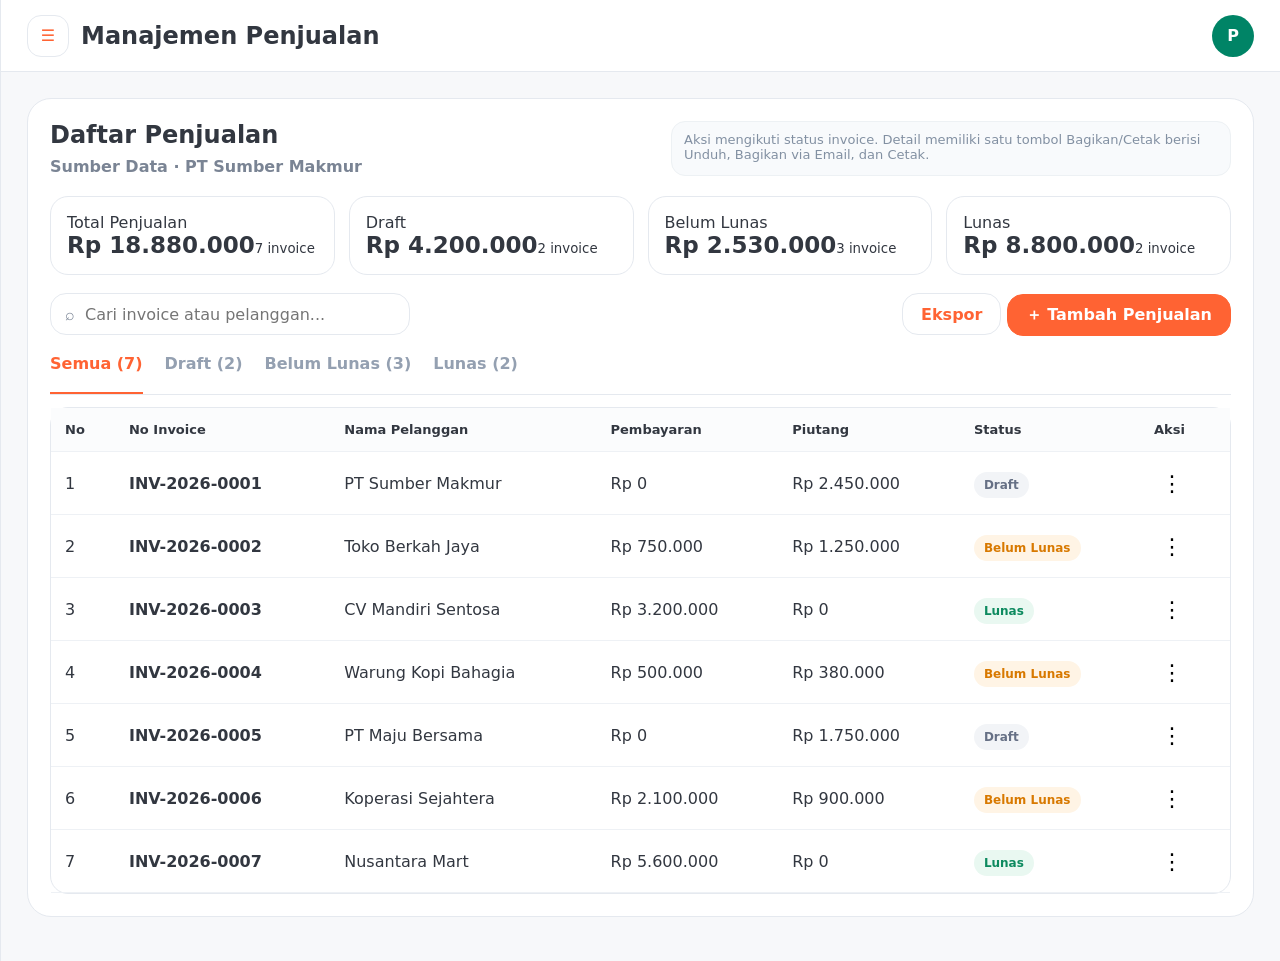
==== commit 4b5eb5a2: "Combine detail document actions into one share print button" ====
--- a/prototype-penjualan-groapp/index.html
+++ b/prototype-penjualan-groapp/index.html
@@ -1 +1 @@
-<!doctype html><html lang="id"><head><meta charset="utf-8"><meta name="viewport" content="width=device-width,initial-scale=1"><title>Prototype Penjualan</title><style>:root{--g:#008466;--o:#ff6333;--bg:#f7f8fa;--l:#e5e9ef;--t:#343840;--m:#8b96a7;--r:#d92d20;--y:#fff4e5;--ys:#d87900}*{box-sizing:border-box}body{margin:0;background:var(--bg);font-family:Inter,system-ui,-apple-system,Segoe UI,sans-serif;color:var(--t)}button,input,select,textarea{font:inherit}button{cursor:pointer}.app{display:flex;min-height:100vh}.side{width:300px;background:#fff;border-right:1px solid var(--l);padding:24px;transition:.2s}.app.hide .side{width:0;padding:0;overflow:hidden}.logo{font-size:21px;font-weight:900;color:var(--g);margin-bottom:24px}.logo:before{content:"✳";margin-right:10px}.nav div{height:42px;border-radius:13px;padding:11px 12px;margin:4px 0;font-weight:750}.nav .on{background:#fff0eb;color:var(--o)}.main{flex:1;min-width:0}.top{height:72px;background:#fff;border-bottom:1px solid var(--l);display:flex;align-items:center;justify-content:space-between;padding:0 26px}.topL{display:flex;gap:12px;align-items:center}.tog{width:42px;height:42px;border:1px solid var(--l);border-radius:14px;background:#fff;color:var(--o)}.title{font-size:24px;font-weight:900}.prof{width:42px;height:42px;border-radius:50%;background:var(--g);color:#fff;display:grid;place-items:center;font-weight:900}.content{padding:26px}.page{max-width:1260px}.card{background:#fff;border:1px solid var(--l);border-radius:24px;padding:22px;margin-bottom:18px}.head{display:flex;justify-content:space-between;gap:18px;margin-bottom:20px}.h1{font-size:24px;font-weight:900;margin:0 0 8px}.h2{font-size:18px;font-weight:900;margin:0 0 16px}.muted{color:var(--m);font-weight:700}.hint{font-size:13px;color:#8290a2;background:#f8fafc;border:1px solid #edf1f4;border-radius:14px;padding:10px 12px;max-width:560px}.sum{display:grid;grid-template-columns:repeat(4,1fr);gap:14px}.sum>div{border:1px solid var(--l);border-radius:18px;padding:16px}.sum b{font-size:23px}.tools{display:flex;justify-content:space-between;gap:12px;flex-wrap:wrap;margin:18px 0}.search{height:42px;border:1px solid var(--l);border-radius:16px;padding:0 14px;width:360px;display:flex;align-items:center;gap:8px;color:var(--m);background:#fff}.search input{border:0;outline:0;width:100%;background:transparent}.btn{height:42px;border-radius:16px;border:1px solid var(--l);background:#fff;padding:0 18px;font-weight:850;color:var(--o)}.btn.primary{background:var(--o);border-color:var(--o);color:#fff}.btn.danger{color:var(--r);border-color:#ffd0d0;background:#fff5f5}.tabs{display:flex;gap:22px;border-bottom:1px solid var(--l);overflow:auto}.tab{height:40px;color:#94a0b1;font-weight:900;white-space:nowrap}.tab.on{color:var(--o);border-bottom:2px solid var(--o)}table{width:100%;border-collapse:collapse}th,td{padding:14px;border-bottom:1px solid #eef1f5;text-align:left}th{background:#fbfcfd;font-size:13px}.table{border:1px solid var(--l);border-radius:18px;overflow:visible;margin-top:12px}.badge{border-radius:99px;padding:6px 10px;font-size:12px;font-weight:900}.draft{background:#f2f4f7;color:#667085}.unpaid{background:var(--y);color:var(--ys)}.paid{background:#e9f8f1;color:#0d8a5f}.canceled{background:#fff0f0;color:#c5221f}.kebab{width:34px;height:34px;border:1px solid transparent;border-radius:10px;background:#fff;font-size:22px}.kebab:hover{border-color:var(--l);background:#fafafa}.menu{display:none;position:absolute;right:8px;top:44px;width:220px;background:#fff;border:1px solid var(--l);border-radius:14px;padding:8px;box-shadow:0 14px 28px #0001;z-index:10}.menu.show{display:block}.mi{padding:9px;border-radius:10px;font-weight:800;cursor:pointer}.mi:hover{background:#f6f8fa}.mi.danger{color:var(--r)}.grid{display:grid;grid-template-columns:repeat(3,1fr);gap:14px}.grid2{display:grid;grid-template-columns:repeat(2,1fr);gap:14px}.field{display:flex;flex-direction:column;gap:7px}.field label{font-size:13px;font-weight:900;color:#687386}.req{color:var(--r)}.field input,.field select,.field textarea{height:44px;border:1px solid var(--l);border-radius:14px;padding:0 12px;outline:0;background:#fff}.field textarea{height:110px;padding:12px}.field input:disabled,.field select:disabled,.field textarea:disabled{background:#f8fafc;color:#687386}.lineTable{border:1px solid var(--l);border-radius:18px;overflow:auto}.lineTable table{min-width:1040px;table-layout:fixed}.lineTable th,.lineTable td{padding:10px}.lineTable input,.lineTable select{height:40px;border:1px solid var(--l);border-radius:12px;padding:0 9px;width:100%;outline:0}.money{position:relative}.money span{position:absolute;left:10px;top:10px;color:#8c97a8;font-weight:850}.money input{padding-left:34px;text-align:right}.flex{display:flex;gap:6px}.rm{height:38px;width:38px;border:1px solid #ffb4b4;border-radius:12px;background:#fff;color:var(--r)}.addline{height:42px;border:1px dashed var(--o);background:#fff9f6;color:var(--o);border-radius:14px;font-weight:900;width:230px;margin-top:14px}.fees{margin-top:16px;border-top:1px dashed var(--l);padding-top:16px}.upload{height:110px;border:1px dashed #cfd7e2;border-radius:18px;background:#fbfcfd;display:flex;align-items:center;justify-content:center;text-align:center;color:#7b8797;font-weight:750}.summary{display:grid;grid-template-columns:1fr 1fr;gap:18px}.box{background:#fbfcfd;border:1px solid #eef1f5;border-radius:18px;padding:16px}.line,.total{display:flex;justify-content:space-between;gap:12px;align-items:center;border-bottom:1px dashed #dfe5ec;padding:10px 0;font-weight:850;color:#667085}.line b{color:#333}.total{border:0;color:#333;font-size:20px}.mini{width:160px;height:36px;border:1px solid var(--l);border-radius:12px;text-align:right;padding:0 10px}.actions{display:flex;justify-content:flex-end;gap:10px;flex-wrap:wrap;margin-top:18px}.actionDrop{position:relative;display:inline-block}.shareMenu{display:none;position:absolute;right:0;top:48px;width:210px;background:#fff;border:1px solid var(--l);border-radius:14px;padding:8px;box-shadow:0 14px 28px #0001;z-index:20}.shareMenu.show{display:block}.stickyActions{position:sticky;bottom:0;background:#fff;border-top:1px solid var(--l);padding:14px 0 0;margin-top:20px}.hidden{display:none}.toast{position:fixed;right:24px;bottom:24px;background:#fff;border:1px solid var(--l);border-radius:18px;padding:16px;box-shadow:0 16px 34px #0001;opacity:0;transform:translateY(20px);transition:.2s;z-index:80}.toast.show{opacity:1;transform:translateY(0)}.modal{position:fixed;inset:0;background:#18202a55;display:none;align-items:center;justify-content:center;padding:24px;z-index:60}.modal.show{display:flex}.modalbox{width:min(620px,100%);background:#fff;border:1px solid var(--l);border-radius:24px;padding:24px;box-shadow:0 24px 70px #0002}.modalbox.big{width:min(860px,100%)}.modalHead{display:flex;justify-content:space-between;gap:12px;margin-bottom:16px}.x{border:0;background:#f3f5f8;border-radius:12px;width:38px;height:38px;font-weight:900}@media(max-width:1100px){.sum,.grid,.grid2,.summary{grid-template-columns:1fr}.side{position:fixed;z-index:30;inset:0 auto 0 0}.app.hide .side{transform:translateX(-100%);width:300px}.content{padding:16px}.head{flex-direction:column}}</style></head><body><div class="app hide" id="app"><aside class="side"><div class="logo">GroApp Accounting</div><nav class="nav"><div class="grp"><div>⌂ Dashboard</div><div>◉ Chart of Account</div><div>▤ Kas & Bank</div></div><div class="grp"><div>☏ Kontak</div><div>□ Produk</div><div>◇ Jasa</div><div class="on">▦ Penjualan</div><div>▤ Pembelian</div><div>☷ Laporan</div></div></nav></aside><main class="main"><header class="top"><div class="topL"><button class="tog" onclick="app.classList.toggle('hide')">☰</button><div class="title" id="ptitle">Manajemen Penjualan</div></div><div class="prof">P</div></header><section class="content"><div id="listPage" class="page card"><div class="head"><div><div class="h1">Daftar Penjualan</div><div class="muted">Sumber Data · PT Sumber Makmur</div></div><div class="hint">Aksi mengikuti status: Draft bisa edit/hapus, Belum Lunas bisa update pembayaran/batalkan, Lunas hanya lihat detail.</div></div><div class="sum"><div>Total Penjualan<br><b id="sTotal">Rp 0</b><small id="cTotal"></small></div><div>Draft<br><b id="sDraft">Rp 0</b><small id="cDraft"></small></div><div>Belum Lunas<br><b id="sUnpaid">Rp 0</b><small id="cUnpaid"></small></div><div>Lunas<br><b id="sPaid">Rp 0</b><small id="cPaid"></small></div></div><div class="tools"><div class="search">⌕ <input id="q" placeholder="Cari invoice atau pelanggan..."></div><div><button class="btn" onclick="toast('Ekspor','File daftar penjualan sedang disiapkan.')">Ekspor</button> <button class="btn primary" onclick="openForm()">＋ Tambah Penjualan</button></div></div><div class="tabs"><div class="tab on" data-f="all" id="tabAll"></div><div class="tab" data-f="draft" id="tabDraft"></div><div class="tab" data-f="unpaid" id="tabUnpaid"></div><div class="tab" data-f="paid" id="tabPaid"></div></div><div class="table"><table><thead><tr><th>No</th><th>No Invoice</th><th>Nama Pelanggan</th><th>Pembayaran</th><th>Piutang</th><th>Status</th><th style="width:90px">Aksi</th></tr></thead><tbody id="tbody"></tbody></table></div></div><div id="workPage" class="page hidden"></div></section></main></div><div class="modal" id="confirmModal"><div class="modalbox"><div class="modalHead"><div><div class="h1" id="confirmTitle">Konfirmasi</div><div class="muted" id="confirmText"></div></div><button class="x" onclick="closeConfirm()">×</button></div><div class="actions"><button class="btn" onclick="closeConfirm()">Batal</button><button class="btn danger" id="confirmYes">Ya</button></div></div></div><div class="modal" id="contactModal"><div class="modalbox big"><div class="modalHead"><div><div class="h1">Tambah Kontak Baru</div><div class="muted">Kontak tersimpan akan langsung muncul di pilihan pelanggan.</div></div><button class="x" onclick="closeContact()">×</button></div><div class="grid"><div class="field"><label>Nama<span class="req">*</span></label><input id="ctName"></div><div class="field"><label>Jenis</label><select><option>Pelanggan</option><option>Supplier</option><option>Pelanggan & Supplier</option></select></div><div class="field"><label>Kategori</label><select><option>Individu</option><option>Perusahaan</option></select></div><div class="field"><label>Nama alamat</label><input id="ctAddrName"></div><div class="field"><label>No HP/WA Utama</label><input id="ctPhone"></div><div class="field"><label>Email Utama</label><input id="ctEmail"></div><div class="field" style="grid-column:1/-1"><label>Alamat lengkap</label><input id="ctAddr"></div></div><div class="actions"><button class="btn" onclick="closeContact()">Batal</button><button class="btn primary" onclick="saveContact()">Simpan Kontak</button></div></div></div><div class="toast" id="toastBox"><b id="tt"></b><div id="tb" class="muted"></div></div><script>let sales=[{no:'INV-2026-0001',cust:'PT Sumber Makmur',paid:0,due:2450000,status:'draft',date:'2026-07-08',items:[['Susu Ultra Milk',2,50000]]},{no:'INV-2026-0002',cust:'Toko Berkah Jaya',paid:750000,due:1250000,status:'unpaid',date:'2026-07-08',items:[['Jasa Perawatan Asset',1,2000000]]},{no:'INV-2026-0003',cust:'CV Mandiri Sentosa',paid:3200000,due:0,status:'paid',date:'2026-07-07',items:[['Air Mineral Aqua',10,320000]]},{no:'INV-2026-0004',cust:'Warung Kopi Bahagia',paid:500000,due:380000,status:'unpaid',date:'2026-07-07',items:[['Susu Ultra Milk',4,220000]]},{no:'INV-2026-0005',cust:'PT Maju Bersama',paid:0,due:1750000,status:'draft',date:'2026-07-06',items:[['Jasa Instalasi',1,1750000]]},{no:'INV-2026-0006',cust:'Koperasi Sejahtera',paid:2100000,due:900000,status:'unpaid',date:'2026-07-05',items:[['Paket Produk',1,3000000]]},{no:'INV-2026-0007',cust:'Nusantara Mart',paid:5600000,due:0,status:'paid',date:'2026-07-04',items:[['Produk Grosir',1,5600000]]}];let filter='all',query='',rows=[],editingIndex=null,pending=null;const rp=n=>'Rp '+new Intl.NumberFormat('id-ID').format(Math.max(0,+n||0)),nf=n=>new Intl.NumberFormat('id-ID').format(Math.max(0,+n||0)),num=s=>+(String(s||'').replace(/[^0-9]/g,''))||0,label=s=>s==='draft'?'Draft':s==='unpaid'?'Belum Lunas':s==='paid'?'Lunas':'Dibatalkan';function toast(a,b){tt.textContent=a;tb.textContent=b;toastBox.classList.add('show');setTimeout(()=>toastBox.classList.remove('show'),2500)}function showList(){workPage.classList.add('hidden');listPage.classList.remove('hidden');ptitle.textContent='Manajemen Penjualan';renderList()}function hideList(title){listPage.classList.add('hidden');workPage.classList.remove('hidden');ptitle.textContent=title}function counts(){return{all:sales.length,draft:sales.filter(x=>x.status==='draft').length,unpaid:sales.filter(x=>x.status==='unpaid').length,paid:sales.filter(x=>x.status==='paid').length}}function renderTabs(){let c=counts();tabAll.textContent=`Semua (${c.all})`;tabDraft.textContent=`Draft (${c.draft})`;tabUnpaid.textContent=`Belum Lunas (${c.unpaid})`;tabPaid.textContent=`Lunas (${c.paid})`}function menu(s,i){let d=`<div class="mi" onclick="showDetail(${i})">Lihat Detail</div>`;if(s==='draft')return d+`<div class="mi" onclick="openForm(${i})">Edit</div><div class="mi danger" onclick="askDelete(${i})">Hapus</div>`;if(s==='unpaid')return d+`<div class="mi" onclick="showPayment(${i})">Update Pembayaran</div><div class="mi danger" onclick="askCancel(${i})">Batalkan</div>`;return d}function renderList(){renderTabs();let data=sales.map((x,i)=>({x,i})).filter(o=>(filter==='all'||o.x.status===filter)&&(!query||o.x.no.toLowerCase().includes(query)||o.x.cust.toLowerCase().includes(query)));tbody.innerHTML=data.map(({x,i},idx)=>`<tr><td>${idx+1}</td><td><b>${x.no}</b></td><td>${x.cust}</td><td>${rp(x.paid)}</td><td>${rp(x.due)}</td><td><span class="badge ${x.status}">${label(x.status)}</span></td><td style="position:relative"><button class="kebab" onclick="toggleMenu(event,this)">⋮</button><div class="menu">${menu(x.status,i)}</div></td></tr>`).join('');let s={total:[0,0],draft:[0,0],unpaid:[0,0],paid:[0,0]};sales.forEach(x=>{let v=x.paid+x.due;s.total[0]++;s.total[1]+=v;if(s[x.status]){s[x.status][0]++;s[x.status][1]+=x.status==='unpaid'?x.due:v}});sTotal.textContent=rp(s.total[1]);cTotal.textContent=s.total[0]+' invoice';sDraft.textContent=rp(s.draft[1]);cDraft.textContent=s.draft[0]+' invoice';sUnpaid.textContent=rp(s.unpaid[1]);cUnpaid.textContent=s.unpaid[0]+' invoice';sPaid.textContent=rp(s.paid[1]);cPaid.textContent=s.paid[0]+' invoice'}function toggleMenu(e,b){e.stopPropagation();document.querySelectorAll('.menu,.shareMenu').forEach(m=>{if(m!==b.nextElementSibling)m.classList.remove('show')});b.nextElementSibling.classList.toggle('show')}function toggleShare(e,b){e.stopPropagation();document.querySelectorAll('.menu,.shareMenu').forEach(m=>{if(m!==b.nextElementSibling)m.classList.remove('show')});b.nextElementSibling.classList.toggle('show')}document.addEventListener('click',()=>document.querySelectorAll('.menu,.shareMenu').forEach(m=>m.classList.remove('show')));function shareMenuHtml(){return `<div class="actionDrop"><button class="btn" onclick="toggleShare(event,this)">Bagikan</button><div class="shareMenu"><div class="mi" onclick="shareAct('Unduh')">Unduh</div><div class="mi" onclick="shareAct('Bagikan via Email')">Bagikan via Email</div><div class="mi" onclick="shareAct('Cetak')">Cetak</div></div></div><div class="actionDrop"><button class="btn" onclick="toggleShare(event,this)">Cetak</button><div class="shareMenu"><div class="mi" onclick="shareAct('Unduh')">Unduh</div><div class="mi" onclick="shareAct('Bagikan via Email')">Bagikan via Email</div><div class="mi" onclick="shareAct('Cetak')">Cetak</div></div></div>`}function shareAct(name){toast('Aksi dokumen',`${name} invoice dipilih.`)}function askDelete(i){confirmTitle.textContent='Hapus Penjualan?';confirmText.textContent=`Data ${sales[i].no} akan dihapus.`;pending=()=>{sales.splice(i,1);closeConfirm();toast('Penjualan dihapus','Data draft berhasil dihapus.');showList()};confirmModal.classList.add('show')}function askCancel(i){confirmTitle.textContent='Batalkan Penjualan?';confirmText.textContent=`Invoice ${sales[i].no} akan dibatalkan.`;pending=()=>{sales[i].status='canceled';filter='all';closeConfirm();toast('Penjualan dibatalkan',`${sales[i].no} sudah dibatalkan.`);showList()};confirmModal.classList.add('show')}function closeConfirm(){confirmModal.classList.remove('show');pending=null}confirmYes.onclick=()=>pending&&pending();function lineDetail(x){let base=(+x.q||0)*(+x.h||0),disc=x.dm==='percent'?base*(+x.dv||0)/100:(+x.dv||0),net=Math.max(0,base-disc),tax=x.tax==='Tanpa Pajak'?0:net*(+x.pv||0)/100;if(x.tax==='PPh')tax=-tax;return{base,disc,net,tax,total:Math.max(0,net+tax)}}function calc(){let s=rows.reduce((a,x)=>{let d=lineDetail(x);a.base+=d.base;a.disc+=d.disc;a.net+=d.net;a.tax+=d.tax;a.total+=d.total;return a},{base:0,disc:0,net:0,tax:0,total:0}),fees=num(ship?.value)+num(trx?.value)+num(oth?.value),total=s.total+fees,dueAmt=total-num(dp?.value);beforeDisc.textContent=rp(s.base);discTotal.textContent=rp(s.disc);afterDisc.textContent=rp(s.net);taxTotal.textContent=(s.tax<0?'- ':'')+rp(Math.abs(s.tax));feeTotal.textContent=rp(fees);tot.textContent=rp(total);due.textContent=rp(dueAmt);return{total,due:dueAmt}}function addRow(p='',q=1,h=0){rows.push({p,d:'',q,u:'Pcs',dm:'percent',dv:0,h,pm:'percent',pv:0,tax:'PPN'});renderRows()}function renderRows(ro=false){let dis=ro?'disabled':'';items.innerHTML=rows.map((x,i)=>`<tr><td><select ${dis} onchange="rows[${i}].p=this.value"><option value="">Pilih Produk</option><option ${x.p==='Jasa Perawatan Asset'?'selected':''}>Jasa Perawatan Asset</option><option ${x.p==='Susu Ultra Milk'?'selected':''}>Susu Ultra Milk</option><option ${x.p==='Air Mineral Aqua'?'selected':''}>Air Mineral Aqua</option></select></td><td><input ${dis} value="${x.d}" placeholder="Deskripsi" oninput="rows[${i}].d=this.value"></td><td><input ${dis} type="number" value="${x.q}" oninput="rows[${i}].q=this.value;renderRows()"></td><td><select ${dis}><option>Pcs</option><option>Paket</option><option>Botol</option></select></td><td><div class="money"><span>Rp</span><input ${dis} value="${x.h?nf(x.h):''}" placeholder="0" oninput="rows[${i}].h=num(this.value);this.value=rows[${i}].h?nf(rows[${i}].h):'';renderRows()"></div></td><td><div class="flex"><input ${dis} value="${x.dv||''}" placeholder="Diskon" oninput="rows[${i}].dv=this.value;calc()"></div></td><td><div class="flex"><select ${dis} onchange="rows[${i}].tax=this.value;renderRows()"><option>PPN</option><option>PPh</option><option>Tanpa Pajak</option></select><input ${dis} value="${x.pv||''}" placeholder="%" oninput="rows[${i}].pv=this.value;calc()"></div></td><td><div class="money"><span>Rp</span><input disabled value="${lineDetail(x).total?nf(lineDetail(x).total):''}" placeholder="0"></div></td><td>${ro?'':`<button class="rm" onclick="rows.splice(${i},1);renderRows()">⌫</button>`}</td></tr>`).join('');calc()}function formHtml(title,ro=false,pay=false){let dis=ro||pay?'disabled':'';return `<div class="head"><div><button class="btn" onclick="showList()">← Kembali</button><div class="h1" style="margin-top:14px">${title}</div><div class="muted">${pay?'Hanya data pembayaran yang bisa diubah.':ro?'Mode view only.':'Mode edit transaksi.'}</div></div><div class="actions">${ro?shareMenuHtml():''}</div></div><div class="card"><div class="h2">Informasi Invoice</div><div class="grid"><div class="field"><label>Pelanggan<span class="req">*</span></label><select id="cust" ${dis}><option value="">Pilih kontak</option><option>PT Sumber Makmur</option><option>Toko Berkah Jaya</option><option>CV Mandiri Sentosa</option><option value="__new">＋ Tambah kontak baru</option></select></div><div class="field"><label>No invoice<span class="req">*</span></label><input id="inv" ${dis}></div><div class="field"><label>Status invoice<span class="req">*</span></label><select id="st" ${dis}><option value="draft">Draft</option><option value="unpaid">Belum Lunas</option><option value="paid">Lunas</option></select></div><div class="field"><label>Tanggal transaksi<span class="req">*</span></label><input type="date" id="date" ${dis}></div></div></div><div class="card"><div class="h2">Daftar Produk / Jasa</div><div class="lineTable"><table><thead><tr><th style="width:18%">Produk</th><th style="width:13%">Deskripsi</th><th style="width:7%">Qty</th><th style="width:9%">Satuan</th><th style="width:14%">Harga</th><th style="width:14%">Diskon</th><th style="width:18%">Pajak</th><th style="width:14%">Jumlah</th><th style="width:46px"></th></tr></thead><tbody id="items"></tbody></table></div>${ro||pay?'':'<button class="addline" onclick="addRow()">＋ Tambah produk/jasa</button>'}<div class="fees"><div class="h2">Biaya Tambahan</div><div class="grid2"><div class="field"><label>Biaya pengiriman</label><input id="ship" ${dis} placeholder="Rp 0"></div><div class="field"><label>Biaya transaksi</label><input id="trx" ${dis} placeholder="Rp 0"></div><div class="field"><label>Biaya lainnya</label><input id="oth" ${dis} placeholder="Rp 0"></div></div></div></div><div class="card"><div class="h2">Pesan dan Attachment</div><div class="grid2"><div class="field"><label>Pesan</label><textarea ${dis} placeholder="Tulis pesan untuk pelanggan..."></textarea></div><div class="field"><label>Attachment</label><div class="upload">Klik atau seret file ke area ini<br><small>File maksimal 10 MB</small></div></div></div></div>${pay?paymentHtml():''}<div class="card"><div class="h2">Ringkasan Penjualan</div><div class="summary"><div class="box"><div class="line"><span>Total sebelum diskon</span><b id="beforeDisc">Rp 0</b></div><div class="line"><span>Total diskon</span><b id="discTotal">Rp 0</b></div><div class="line"><span>Subtotal setelah diskon</span><b id="afterDisc">Rp 0</b></div><div class="line"><span>Total pajak</span><b id="taxTotal">Rp 0</b></div></div><div class="box"><div class="line"><span>Biaya tambahan</span><b id="feeTotal">Rp 0</b></div><div class="total"><span>Total</span><span id="tot">Rp 0</span></div><div class="line"><span>Uang muka</span><input class="mini" id="dp" ${dis} placeholder="Rp 0"></div><div class="total"><span>Sisa tagihan</span><span id="due">Rp 0</span></div></div></div><div class="actions stickyActions" id="formActions"></div></div>`}function paymentHtml(){return `<div class="card"><div class="h2">Update Pembayaran</div><div class="grid"><div class="field"><label>Tanggal pembayaran<span class="req">*</span></label><input type="date" id="payDate"></div><div class="field"><label>Nominal yang dibayarkan<span class="req">*</span></label><input id="payAmount" placeholder="Rp 0"></div><div class="field"><label>Sisa pembayaran</label><input id="payRemain" disabled></div><div class="field"><label>Status setelah pembayaran</label><input id="payStatus" disabled></div></div></div>`}function seed(s){rows=[];(s?.items||[['',1,0]]).forEach(it=>rows.push({p:it[0],d:'',q:it[1],u:'Pcs',dm:'percent',dv:0,h:it[2]/it[1]||0,pm:'percent',pv:0,tax:'PPN'}))}function openForm(i=null){editingIndex=i;hideList(i===null?'Tambah Penjualan':'Edit Penjualan');workPage.innerHTML=formHtml(i===null?'Tambah Penjualan':'Edit Penjualan');let s=i==null?null:sales[i];seed(s);cust.value=s?.cust||'';inv.value=s?.no||'';date.value=s?.date||'';st.value=s?.status||'draft';dp.value=s?.paid?rp(s.paid):'';renderRows();formActions.innerHTML=`<button class="btn" onclick="showList()">Batal</button><button class="btn primary" onclick="saveTx()">Simpan</button>`}function showDetail(i){let s=sales[i];hideList('Detail Penjualan');workPage.innerHTML=formHtml('Detail Penjualan',true);seed(s);cust.value=s.cust;inv.value=s.no;date.value=s.date;st.value=s.status;dp.value=s.paid?rp(s.paid):'';renderRows(true);let b=`<button class="btn" onclick="showList()">Kembali</button>`;formActions.innerHTML=s.status==='draft'?b+`<button class="btn" onclick="openForm(${i})">Edit</button><button class="btn danger" onclick="askDelete(${i})">Hapus</button>`:s.status==='unpaid'?b+`<button class="btn" onclick="showPayment(${i})">Update Pembayaran</button><button class="btn danger" onclick="askCancel(${i})">Batalkan</button>`:b}function showPayment(i){let s=sales[i];hideList('Update Pembayaran');workPage.innerHTML=formHtml('Update Pembayaran',false,true);editingIndex=i;seed(s);cust.value=s.cust;inv.value=s.no;date.value=s.date;st.value=s.status;dp.value=s.paid?rp(s.paid):'';renderRows(true);payDate.value=new Date().toISOString().slice(0,10);payRemain.value=rp(s.due);payStatus.value='Belum Lunas';payAmount.oninput=()=>{let left=Math.max(0,s.due-num(payAmount.value));payRemain.value=rp(left);payStatus.value=left===0?'Lunas':'Belum Lunas'};payAmount.onblur=()=>{let v=num(payAmount.value);payAmount.value=v?rp(v):'';payAmount.oninput()};formActions.innerHTML=`<button class="btn" onclick="showList()">Batal</button><button class="btn primary" onclick="savePayment(${i})">Simpan Pembayaran</button>`}function savePayment(i){let p=num(payAmount.value);if(p<=0){toast('Nominal belum diisi','Isi nominal pembayaran dulu.');return}let s=sales[i],a=Math.min(p,s.due);s.paid+=a;s.due=Math.max(0,s.due-a);s.status=s.due===0?'paid':'unpaid';filter=s.status;setTab(filter);toast('Pembayaran tersimpan',`${s.no} sekarang ${label(s.status)}.`);showList()}function saveTx(){let c=calc(),status=st.value,no=inv.value||`INV-2026-${String(sales.length+1).padStart(4,'0')}`,paid=status==='paid'?c.total:num(dp.value),dueAmt=Math.max(0,c.total-paid);if(status==='draft'){paid=0;dueAmt=c.total}let obj={no,cust:cust.value||'Pelanggan Baru',paid,due:dueAmt,status,date:date.value||new Date().toISOString().slice(0,10),items:rows.map(x=>[x.p||'Produk / Jasa',+x.q||1,lineDetail(x).total])};editingIndex==null?sales.unshift(obj):sales[editingIndex]=obj;filter=status;setTab(status);toast('Transaksi tersimpan',`Invoice ${no} masuk ke ${label(status)}.`);showList()}function setTab(f){document.querySelectorAll('.tab').forEach(t=>t.classList.toggle('on',t.dataset.f===f))}function closeContact(){contactModal.classList.remove('show');if(cust)cust.value=''}function saveContact(){let name=ctName.value.trim()||'Kontak Baru';cust.insertBefore(new Option(name,name),cust.querySelector('option[value="__new"]'));cust.value=name;contactModal.classList.remove('show');toast('Kontak tersimpan',`${name} sudah masuk ke pilihan pelanggan.`)}document.addEventListener('change',e=>{if(e.target?.id==='cust'&&e.target.value==='__new'){contactModal.classList.add('show');ctName.focus()}});q.oninput=e=>{query=e.target.value.toLowerCase();renderList()};document.querySelectorAll('.tab').forEach(t=>t.onclick=()=>{setTab(t.dataset.f);filter=t.dataset.f;renderList()});renderList();</script></body></html>+<!doctype html><html lang="id"><head><meta charset="utf-8"><meta name="viewport" content="width=device-width,initial-scale=1"><title>Prototype Penjualan</title><style>:root{--g:#008466;--o:#ff6333;--bg:#f7f8fa;--l:#e5e9ef;--m:#7a8494;--r:#d92d20}*{box-sizing:border-box}body{margin:0;background:var(--bg);font-family:Inter,system-ui,-apple-system,Segoe UI,sans-serif;color:#323740}button,input,select,textarea{font:inherit}button{cursor:pointer}.app{display:flex;min-height:100vh}.side{width:290px;background:#fff;border-right:1px solid var(--l);padding:24px;transition:.2s}.app.hide .side{width:0;padding:0;overflow:hidden}.logo{font-size:21px;font-weight:900;color:var(--g);margin-bottom:24px}.logo:before{content:'✳';margin-right:10px}.nav div{height:42px;border-radius:13px;padding:11px 12px;margin:4px 0;font-weight:750}.nav .on{background:#fff0eb;color:var(--o)}.main{flex:1;min-width:0}.top{height:72px;background:#fff;border-bottom:1px solid var(--l);display:flex;align-items:center;justify-content:space-between;padding:0 26px}.topL{display:flex;gap:12px;align-items:center}.tog{width:42px;height:42px;border:1px solid var(--l);border-radius:14px;background:#fff;color:var(--o)}.title{font-size:24px;font-weight:900}.prof{width:42px;height:42px;border-radius:50%;background:var(--g);color:white;display:grid;place-items:center;font-weight:900}.content{padding:26px}.page{max-width:1260px}.card{background:#fff;border:1px solid var(--l);border-radius:24px;padding:22px;margin-bottom:18px}.head{display:flex;justify-content:space-between;gap:18px;margin-bottom:20px}.h1{font-size:24px;font-weight:900;margin:0 0 8px}.h2{font-size:18px;font-weight:900;margin:0 0 16px}.muted{color:var(--m);font-weight:700}.hint{font-size:13px;color:#8290a2;background:#f8fafc;border:1px solid #edf1f4;border-radius:14px;padding:10px 12px;max-width:560px}.sum{display:grid;grid-template-columns:repeat(4,1fr);gap:14px}.sum>div{border:1px solid var(--l);border-radius:18px;padding:16px}.sum b{font-size:23px}.tools{display:flex;justify-content:space-between;gap:12px;flex-wrap:wrap;margin:18px 0}.search{height:42px;border:1px solid var(--l);border-radius:16px;padding:0 14px;width:360px;display:flex;align-items:center;gap:8px;color:var(--m);background:#fff}.search input{border:0;outline:0;width:100%;background:transparent}.btn{height:42px;border-radius:16px;border:1px solid var(--l);background:#fff;padding:0 18px;font-weight:850;color:var(--o)}.btn.primary{background:var(--o);border-color:var(--o);color:white}.btn.danger{color:var(--r);border-color:#ffd0d0;background:#fff5f5}.tabs{display:flex;gap:22px;border-bottom:1px solid var(--l);overflow:auto}.tab{height:40px;color:#94a0b1;font-weight:900;white-space:nowrap}.tab.on{color:var(--o);border-bottom:2px solid var(--o)}table{width:100%;border-collapse:collapse}th,td{padding:14px;border-bottom:1px solid #eef1f5;text-align:left}th{background:#fbfcfd;font-size:13px}.table{border:1px solid var(--l);border-radius:18px;overflow:visible;margin-top:12px}.badge{border-radius:99px;padding:6px 10px;font-size:12px;font-weight:900}.draft{background:#f2f4f7;color:#667085}.unpaid{background:#fff4e5;color:#d87900}.paid{background:#e9f8f1;color:#0d8a5f}.canceled{background:#fff0f0;color:#c5221f}.kebab{width:34px;height:34px;border:1px solid transparent;border-radius:10px;background:white;font-size:22px}.menu,.shareMenu{display:none;position:absolute;right:8px;top:44px;width:220px;background:white;border:1px solid var(--l);border-radius:14px;padding:8px;box-shadow:0 14px 28px #0001;z-index:20}.shareMenu{right:0;top:48px}.menu.show,.shareMenu.show{display:block}.mi{padding:9px;border-radius:10px;font-weight:800;cursor:pointer}.mi:hover{background:#f6f8fa}.mi.danger{color:var(--r)}.grid{display:grid;grid-template-columns:repeat(3,1fr);gap:14px}.grid2{display:grid;grid-template-columns:repeat(2,1fr);gap:14px}.field{display:flex;flex-direction:column;gap:7px}.field label{font-size:13px;font-weight:900;color:#687386}.field input,.field select,.field textarea{height:44px;border:1px solid var(--l);border-radius:14px;padding:0 12px;outline:0;background:white}.field textarea{height:110px;padding:12px}.field input:disabled,.field select:disabled,.field textarea:disabled{background:#f8fafc;color:#687386}.lineTable{border:1px solid var(--l);border-radius:18px;overflow:auto}.lineTable table{min-width:920px}.lineTable input,.lineTable select{height:40px;border:1px solid var(--l);border-radius:12px;padding:0 9px;width:100%;outline:0}.money{position:relative}.money span{position:absolute;left:10px;top:10px;color:#8c97a8;font-weight:850}.money input{padding-left:34px;text-align:right}.upload{height:110px;border:1px dashed #cfd7e2;border-radius:18px;background:#fbfcfd;display:flex;align-items:center;justify-content:center;text-align:center;color:#7b8797;font-weight:750}.summary{display:grid;grid-template-columns:1fr 1fr;gap:18px}.box{background:#fbfcfd;border:1px solid #eef1f5;border-radius:18px;padding:16px}.line,.total{display:flex;justify-content:space-between;gap:12px;align-items:center;border-bottom:1px dashed #dfe5ec;padding:10px 0;font-weight:850;color:#667085}.line b{color:#333}.total{border:0;color:#333;font-size:20px}.actions{display:flex;justify-content:flex-end;gap:10px;flex-wrap:wrap;margin-top:18px}.actionDrop{position:relative;display:inline-block}.sticky{position:sticky;bottom:0;background:white;border-top:1px solid var(--l);padding:14px 0 0;margin-top:20px}.hidden{display:none}.toast{position:fixed;right:24px;bottom:24px;background:white;border:1px solid var(--l);border-radius:18px;padding:16px;box-shadow:0 16px 34px #0001;opacity:0;transform:translateY(20px);transition:.2s;z-index:80}.toast.show{opacity:1;transform:translateY(0)}.modal{position:fixed;inset:0;background:#18202a55;display:none;align-items:center;justify-content:center;padding:24px;z-index:60}.modal.show{display:flex}.modalbox{width:min(620px,100%);background:white;border:1px solid var(--l);border-radius:24px;padding:24px;box-shadow:0 24px 70px #0002}.modalHead{display:flex;justify-content:space-between;gap:12px;margin-bottom:16px}.x{border:0;background:#f3f5f8;border-radius:12px;width:38px;height:38px;font-weight:900}@media(max-width:1100px){.sum,.grid,.grid2,.summary{grid-template-columns:1fr}.side{position:fixed;z-index:30;inset:0 auto 0 0}.app.hide .side{transform:translateX(-100%);width:290px}.content{padding:16px}.head{flex-direction:column}}</style></head><body><div class="app hide" id="app"><aside class="side"><div class="logo">GroApp Accounting</div><nav class="nav"><div class="grp"><div>⌂ Dashboard</div><div>◉ Chart of Account</div><div>▤ Kas & Bank</div></div><div class="grp"><div>☏ Kontak</div><div>□ Produk</div><div>◇ Jasa</div><div class="on">▦ Penjualan</div><div>▤ Pembelian</div><div>☷ Laporan</div></div></nav></aside><main class="main"><header class="top"><div class="topL"><button class="tog" onclick="app.classList.toggle('hide')">☰</button><div class="title" id="ptitle">Manajemen Penjualan</div></div><div class="prof">P</div></header><section class="content"><div id="listPage" class="page card"><div class="head"><div><div class="h1">Daftar Penjualan</div><div class="muted">Sumber Data · PT Sumber Makmur</div></div><div class="hint">Aksi mengikuti status invoice. Detail memiliki satu tombol Bagikan/Cetak berisi Unduh, Bagikan via Email, dan Cetak.</div></div><div class="sum"><div>Total Penjualan<br><b id="sTotal">Rp 0</b><small id="cTotal"></small></div><div>Draft<br><b id="sDraft">Rp 0</b><small id="cDraft"></small></div><div>Belum Lunas<br><b id="sUnpaid">Rp 0</b><small id="cUnpaid"></small></div><div>Lunas<br><b id="sPaid">Rp 0</b><small id="cPaid"></small></div></div><div class="tools"><div class="search">⌕ <input id="q" placeholder="Cari invoice atau pelanggan..."></div><div><button class="btn" onclick="toast('Ekspor','File daftar penjualan sedang disiapkan.')">Ekspor</button> <button class="btn primary" onclick="openForm()">＋ Tambah Penjualan</button></div></div><div class="tabs"><div class="tab on" data-f="all" id="tabAll"></div><div class="tab" data-f="draft" id="tabDraft"></div><div class="tab" data-f="unpaid" id="tabUnpaid"></div><div class="tab" data-f="paid" id="tabPaid"></div></div><div class="table"><table><thead><tr><th>No</th><th>No Invoice</th><th>Nama Pelanggan</th><th>Pembayaran</th><th>Piutang</th><th>Status</th><th style="width:90px">Aksi</th></tr></thead><tbody id="tbody"></tbody></table></div></div><div id="workPage" class="page hidden"></div></section></main></div><div class="modal" id="confirmModal"><div class="modalbox"><div class="modalHead"><div><div class="h1" id="confirmTitle">Konfirmasi</div><div class="muted" id="confirmText"></div></div><button class="x" onclick="closeConfirm()">×</button></div><div class="actions"><button class="btn" onclick="closeConfirm()">Batal</button><button class="btn danger" id="confirmYes">Ya</button></div></div></div><div class="toast" id="toastBox"><b id="tt"></b><div id="tb" class="muted"></div></div><script>let sales=[{no:'INV-2026-0001',cust:'PT Sumber Makmur',paid:0,due:2450000,status:'draft',date:'2026-07-08',items:[['Susu Ultra Milk',2,50000]]},{no:'INV-2026-0002',cust:'Toko Berkah Jaya',paid:750000,due:1250000,status:'unpaid',date:'2026-07-08',items:[['Jasa Perawatan Asset',1,2000000]]},{no:'INV-2026-0003',cust:'CV Mandiri Sentosa',paid:3200000,due:0,status:'paid',date:'2026-07-07',items:[['Air Mineral Aqua',10,320000]]},{no:'INV-2026-0004',cust:'Warung Kopi Bahagia',paid:500000,due:380000,status:'unpaid',date:'2026-07-07',items:[['Susu Ultra Milk',4,220000]]},{no:'INV-2026-0005',cust:'PT Maju Bersama',paid:0,due:1750000,status:'draft',date:'2026-07-06',items:[['Jasa Instalasi',1,1750000]]},{no:'INV-2026-0006',cust:'Koperasi Sejahtera',paid:2100000,due:900000,status:'unpaid',date:'2026-07-05',items:[['Paket Produk',1,3000000]]},{no:'INV-2026-0007',cust:'Nusantara Mart',paid:5600000,due:0,status:'paid',date:'2026-07-04',items:[['Produk Grosir',1,5600000]]}];let filter='all',query='',rows=[],editingIndex=null,pending=null;const rp=n=>'Rp '+new Intl.NumberFormat('id-ID').format(Math.max(0,+n||0)),nf=n=>new Intl.NumberFormat('id-ID').format(Math.max(0,+n||0)),num=s=>+(String(s||'').replace(/[^0-9]/g,''))||0,label=s=>s==='draft'?'Draft':s==='unpaid'?'Belum Lunas':s==='paid'?'Lunas':'Dibatalkan';function toast(a,b){tt.textContent=a;tb.textContent=b;toastBox.classList.add('show');setTimeout(()=>toastBox.classList.remove('show'),2400)}function showList(){workPage.classList.add('hidden');listPage.classList.remove('hidden');ptitle.textContent='Manajemen Penjualan';renderList()}function hideList(t){listPage.classList.add('hidden');workPage.classList.remove('hidden');ptitle.textContent=t}function counts(){return{all:sales.length,draft:sales.filter(x=>x.status==='draft').length,unpaid:sales.filter(x=>x.status==='unpaid').length,paid:sales.filter(x=>x.status==='paid').length}}function renderTabs(){let c=counts();tabAll.textContent=`Semua (${c.all})`;tabDraft.textContent=`Draft (${c.draft})`;tabUnpaid.textContent=`Belum Lunas (${c.unpaid})`;tabPaid.textContent=`Lunas (${c.paid})`}function menu(s,i){let d=`<div class="mi" onclick="showDetail(${i})">Lihat Detail</div>`;if(s==='draft')return d+`<div class="mi" onclick="openForm(${i})">Edit</div><div class="mi danger" onclick="askDelete(${i})">Hapus</div>`;if(s==='unpaid')return d+`<div class="mi" onclick="showPayment(${i})">Update Pembayaran</div><div class="mi danger" onclick="askCancel(${i})">Batalkan</div>`;return d}function renderList(){renderTabs();let data=sales.map((x,i)=>({x,i})).filter(o=>(filter==='all'||o.x.status===filter)&&(!query||o.x.no.toLowerCase().includes(query)||o.x.cust.toLowerCase().includes(query)));tbody.innerHTML=data.map(({x,i},idx)=>`<tr><td>${idx+1}</td><td><b>${x.no}</b></td><td>${x.cust}</td><td>${rp(x.paid)}</td><td>${rp(x.due)}</td><td><span class="badge ${x.status}">${label(x.status)}</span></td><td style="position:relative"><button class="kebab" onclick="toggleMenu(event,this)">⋮</button><div class="menu">${menu(x.status,i)}</div></td></tr>`).join('');let s={total:[0,0],draft:[0,0],unpaid:[0,0],paid:[0,0]};sales.forEach(x=>{let v=x.paid+x.due;s.total[0]++;s.total[1]+=v;if(s[x.status]){s[x.status][0]++;s[x.status][1]+=x.status==='unpaid'?x.due:v}});sTotal.textContent=rp(s.total[1]);cTotal.textContent=s.total[0]+' invoice';sDraft.textContent=rp(s.draft[1]);cDraft.textContent=s.draft[0]+' invoice';sUnpaid.textContent=rp(s.unpaid[1]);cUnpaid.textContent=s.unpaid[0]+' invoice';sPaid.textContent=rp(s.paid[1]);cPaid.textContent=s.paid[0]+' invoice'}function toggleMenu(e,b){e.stopPropagation();document.querySelectorAll('.menu,.shareMenu').forEach(m=>{if(m!==b.nextElementSibling)m.classList.remove('show')});b.nextElementSibling.classList.toggle('show')}function toggleShare(e,b){e.stopPropagation();document.querySelectorAll('.menu,.shareMenu').forEach(m=>{if(m!==b.nextElementSibling)m.classList.remove('show')});b.nextElementSibling.classList.toggle('show')}document.addEventListener('click',()=>document.querySelectorAll('.menu,.shareMenu').forEach(m=>m.classList.remove('show')));function shareButton(){return `<div class="actionDrop"><button class="btn" onclick="toggleShare(event,this)">Bagikan/Cetak</button><div class="shareMenu"><div class="mi" onclick="docAct('Unduh')">Unduh</div><div class="mi" onclick="docAct('Bagikan via Email')">Bagikan via Email</div><div class="mi" onclick="docAct('Cetak')">Cetak</div></div></div>`}function docAct(a){toast('Aksi dokumen',`${a} invoice dipilih.`)}function askDelete(i){confirmTitle.textContent='Hapus Penjualan?';confirmText.textContent=`Data ${sales[i].no} akan dihapus.`;pending=()=>{sales.splice(i,1);closeConfirm();toast('Penjualan dihapus','Data draft berhasil dihapus.');showList()};confirmModal.classList.add('show')}function askCancel(i){confirmTitle.textContent='Batalkan Penjualan?';confirmText.textContent=`Invoice ${sales[i].no} akan dibatalkan.`;pending=()=>{sales[i].status='canceled';filter='all';closeConfirm();toast('Penjualan dibatalkan',`${sales[i].no} sudah dibatalkan.`);showList()};confirmModal.classList.add('show')}function closeConfirm(){confirmModal.classList.remove('show');pending=null}confirmYes.onclick=()=>pending&&pending();function seed(s){rows=[];(s?.items||[['',1,0]]).forEach(it=>rows.push({p:it[0],q:it[1],h:it[2]/it[1]||0}))}function calc(){let total=rows.reduce((a,x)=>a+(+x.q||0)*(+x.h||0),0),paid=num(dp?.value),dueAmt=total-paid;beforeDisc.textContent=rp(total);discTotal.textContent=rp(0);afterDisc.textContent=rp(total);taxTotal.textContent=rp(0);feeTotal.textContent=rp(0);tot.textContent=rp(total);due.textContent=rp(dueAmt);return{total,due:dueAmt}}function addRow(){rows.push({p:'',q:1,h:0});renderRows()}function renderRows(ro=false){let dis=ro?'disabled':'';items.innerHTML=rows.map((x,i)=>`<tr><td><select ${dis} onchange="rows[${i}].p=this.value"><option value="">Pilih Produk</option><option ${x.p==='Jasa Perawatan Asset'?'selected':''}>Jasa Perawatan Asset</option><option ${x.p==='Susu Ultra Milk'?'selected':''}>Susu Ultra Milk</option><option ${x.p==='Air Mineral Aqua'?'selected':''}>Air Mineral Aqua</option></select></td><td><input ${dis} value="${x.q}" type="number" oninput="rows[${i}].q=this.value;renderRows()"></td><td><div class="money"><span>Rp</span><input ${dis} value="${x.h?nf(x.h):''}" oninput="rows[${i}].h=num(this.value);this.value=rows[${i}].h?nf(rows[${i}].h):'';renderRows()"></div></td><td><div class="money"><span>Rp</span><input disabled value="${nf((+x.q||0)*(+x.h||0))}"></div></td><td>${ro?'':`<button class="rm" onclick="rows.splice(${i},1);renderRows()">⌫</button>`}</td></tr>`).join('');calc()}function formHtml(title,ro=false,pay=false){let dis=ro||pay?'disabled':'';return `<div class="head"><div><button class="btn" onclick="showList()">← Kembali</button><div class="h1" style="margin-top:14px">${title}</div><div class="muted">${pay?'Hanya pembayaran yang bisa diubah.':ro?'Mode view only.':'Mode edit transaksi.'}</div></div><div class="actions">${ro?shareButton():''}</div></div><div class="card"><div class="h2">Informasi Invoice</div><div class="grid"><div class="field"><label>Pelanggan</label><select id="cust" ${dis}><option>PT Sumber Makmur</option><option>Toko Berkah Jaya</option><option>CV Mandiri Sentosa</option></select></div><div class="field"><label>No invoice</label><input id="inv" ${dis}></div><div class="field"><label>Status invoice</label><select id="st" ${dis}><option value="draft">Draft</option><option value="unpaid">Belum Lunas</option><option value="paid">Lunas</option></select></div><div class="field"><label>Tanggal transaksi</label><input type="date" id="date" ${dis}></div></div></div><div class="card"><div class="h2">Daftar Produk / Jasa</div><div class="lineTable"><table><thead><tr><th>Produk</th><th style="width:120px">Qty</th><th>Harga</th><th>Jumlah</th><th style="width:46px"></th></tr></thead><tbody id="items"></tbody></table></div>${ro||pay?'':'<button class="addline" onclick="addRow()">＋ Tambah produk/jasa</button>'}</div><div class="card"><div class="h2">Pesan dan Attachment</div><div class="grid2"><div class="field"><label>Pesan</label><textarea ${dis} placeholder="Tulis pesan untuk pelanggan..."></textarea></div><div class="upload">Klik atau seret file ke area ini<br><small>File maksimal 10 MB</small></div></div></div>${pay?paymentHtml():''}<div class="card"><div class="h2">Ringkasan Penjualan</div><div class="summary"><div class="box"><div class="line"><span>Total sebelum diskon</span><b id="beforeDisc">Rp 0</b></div><div class="line"><span>Total diskon</span><b id="discTotal">Rp 0</b></div><div class="line"><span>Subtotal setelah diskon</span><b id="afterDisc">Rp 0</b></div><div class="line"><span>Total pajak</span><b id="taxTotal">Rp 0</b></div></div><div class="box"><div class="line"><span>Biaya tambahan</span><b id="feeTotal">Rp 0</b></div><div class="total"><span>Total</span><span id="tot">Rp 0</span></div><div class="line"><span>Uang muka</span><input class="mini" id="dp" ${dis} placeholder="Rp 0"></div><div class="total"><span>Sisa tagihan</span><span id="due">Rp 0</span></div></div></div><div class="actions sticky" id="formActions"></div></div>`}function paymentHtml(){return `<div class="card"><div class="h2">Update Pembayaran</div><div class="grid"><div class="field"><label>Tanggal pembayaran</label><input type="date" id="payDate"></div><div class="field"><label>Nominal yang dibayarkan</label><input id="payAmount" placeholder="Rp 0"></div><div class="field"><label>Sisa pembayaran</label><input id="payRemain" disabled></div><div class="field"><label>Status setelah pembayaran</label><input id="payStatus" disabled></div></div></div>`}function openForm(i=null){editingIndex=i;hideList(i===null?'Tambah Penjualan':'Edit Penjualan');workPage.innerHTML=formHtml(i===null?'Tambah Penjualan':'Edit Penjualan');let s=i==null?null:sales[i];seed(s);cust.value=s?.cust||'PT Sumber Makmur';inv.value=s?.no||'';date.value=s?.date||'';st.value=s?.status||'draft';dp.value=s?.paid?rp(s.paid):'';renderRows();formActions.innerHTML=`<button class="btn" onclick="showList()">Batal</button><button class="btn primary" onclick="saveTx()">Simpan</button>`}function showDetail(i){let s=sales[i];hideList('Detail Penjualan');workPage.innerHTML=formHtml('Detail Penjualan',true);seed(s);cust.value=s.cust;inv.value=s.no;date.value=s.date;st.value=s.status;dp.value=s.paid?rp(s.paid):'';renderRows(true);let b=`<button class="btn" onclick="showList()">Kembali</button>`;formActions.innerHTML=s.status==='draft'?b+`<button class="btn" onclick="openForm(${i})">Edit</button><button class="btn danger" onclick="askDelete(${i})">Hapus</button>`:s.status==='unpaid'?b+`<button class="btn" onclick="showPayment(${i})">Update Pembayaran</button><button class="btn danger" onclick="askCancel(${i})">Batalkan</button>`:b}function showPayment(i){let s=sales[i];hideList('Update Pembayaran');workPage.innerHTML=formHtml('Update Pembayaran',false,true);editingIndex=i;seed(s);cust.value=s.cust;inv.value=s.no;date.value=s.date;st.value=s.status;dp.value=s.paid?rp(s.paid):'';renderRows(true);payDate.value=new Date().toISOString().slice(0,10);payRemain.value=rp(s.due);payStatus.value='Belum Lunas';payAmount.oninput=()=>{let left=Math.max(0,s.due-num(payAmount.value));payRemain.value=rp(left);payStatus.value=left===0?'Lunas':'Belum Lunas'};formActions.innerHTML=`<button class="btn" onclick="showList()">Batal</button><button class="btn primary" onclick="savePayment(${i})">Simpan Pembayaran</button>`}function savePayment(i){let p=num(payAmount.value);if(p<=0){toast('Nominal belum diisi','Isi nominal pembayaran dulu.');return}let s=sales[i],a=Math.min(p,s.due);s.paid+=a;s.due=Math.max(0,s.due-a);s.status=s.due===0?'paid':'unpaid';filter=s.status;setTab(filter);toast('Pembayaran tersimpan',`${s.no} sekarang ${label(s.status)}.`);showList()}function saveTx(){let c=calc(),status=st.value,no=inv.value||`INV-2026-${String(sales.length+1).padStart(4,'0')}`,paid=status==='paid'?c.total:num(dp.value),dueAmt=Math.max(0,c.total-paid);if(status==='draft'){paid=0;dueAmt=c.total}let obj={no,cust:cust.value||'Pelanggan Baru',paid,due:dueAmt,status,date:date.value||new Date().toISOString().slice(0,10),items:rows.map(x=>[x.p||'Produk / Jasa',+x.q||1,(+x.q||0)*(+x.h||0)])};editingIndex==null?sales.unshift(obj):sales[editingIndex]=obj;filter=status;setTab(status);toast('Transaksi tersimpan',`Invoice ${no} masuk ke ${label(status)}.`);showList()}function setTab(f){document.querySelectorAll('.tab').forEach(t=>t.classList.toggle('on',t.dataset.f===f))}q.oninput=e=>{query=e.target.value.toLowerCase();renderList()};document.querySelectorAll('.tab').forEach(t=>t.onclick=()=>{setTab(t.dataset.f);filter=t.dataset.f;renderList()});renderList();</script></body></html>
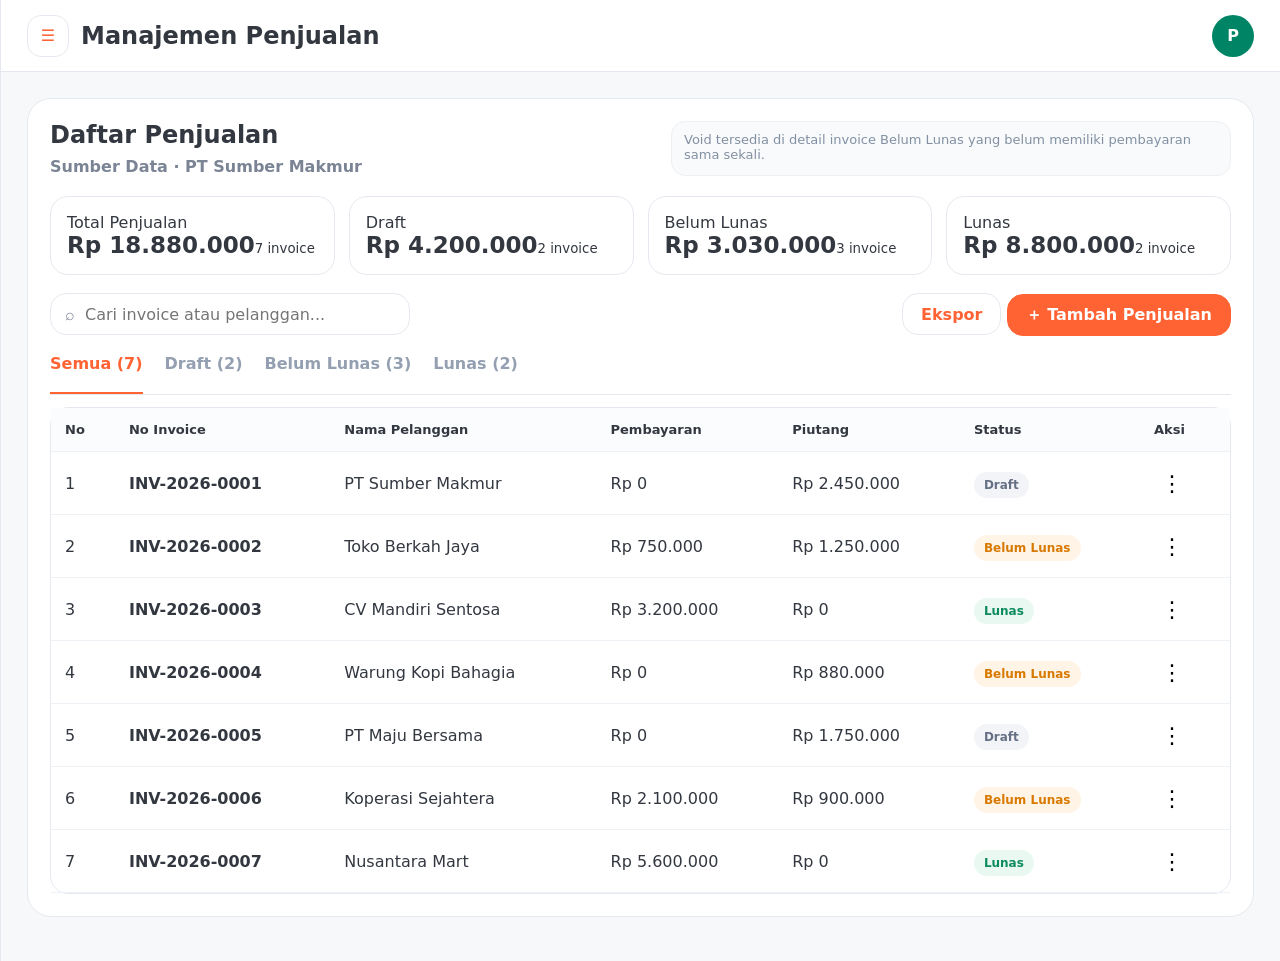
==== commit ca854c46: "Add void action and autofill item master data" ====
--- a/prototype-penjualan-groapp/index.html
+++ b/prototype-penjualan-groapp/index.html
@@ -1 +1 @@
-<!doctype html><html lang="id"><head><meta charset="utf-8"><meta name="viewport" content="width=device-width,initial-scale=1"><title>Prototype Penjualan</title><style>:root{--g:#008466;--o:#ff6333;--bg:#f7f8fa;--l:#e5e9ef;--m:#7a8494;--r:#d92d20}*{box-sizing:border-box}body{margin:0;background:var(--bg);font-family:Inter,system-ui,-apple-system,Segoe UI,sans-serif;color:#323740}button,input,select,textarea{font:inherit}button{cursor:pointer}.app{display:flex;min-height:100vh}.side{width:290px;background:#fff;border-right:1px solid var(--l);padding:24px;transition:.2s}.app.hide .side{width:0;padding:0;overflow:hidden}.logo{font-size:21px;font-weight:900;color:var(--g);margin-bottom:24px}.logo:before{content:'✳';margin-right:10px}.nav div{height:42px;border-radius:13px;padding:11px 12px;margin:4px 0;font-weight:750}.nav .on{background:#fff0eb;color:var(--o)}.main{flex:1;min-width:0}.top{height:72px;background:#fff;border-bottom:1px solid var(--l);display:flex;align-items:center;justify-content:space-between;padding:0 26px}.topL{display:flex;gap:12px;align-items:center}.tog{width:42px;height:42px;border:1px solid var(--l);border-radius:14px;background:#fff;color:var(--o)}.title{font-size:24px;font-weight:900}.prof{width:42px;height:42px;border-radius:50%;background:var(--g);color:white;display:grid;place-items:center;font-weight:900}.content{padding:26px}.page{max-width:1260px}.card{background:#fff;border:1px solid var(--l);border-radius:24px;padding:22px;margin-bottom:18px}.head{display:flex;justify-content:space-between;gap:18px;margin-bottom:20px}.h1{font-size:24px;font-weight:900;margin:0 0 8px}.h2{font-size:18px;font-weight:900;margin:0 0 16px}.muted{color:var(--m);font-weight:700}.hint{font-size:13px;color:#8290a2;background:#f8fafc;border:1px solid #edf1f4;border-radius:14px;padding:10px 12px;max-width:560px}.sum{display:grid;grid-template-columns:repeat(4,1fr);gap:14px}.sum>div{border:1px solid var(--l);border-radius:18px;padding:16px}.sum b{font-size:23px}.tools{display:flex;justify-content:space-between;gap:12px;flex-wrap:wrap;margin:18px 0}.search{height:42px;border:1px solid var(--l);border-radius:16px;padding:0 14px;width:360px;display:flex;align-items:center;gap:8px;color:var(--m);background:#fff}.search input{border:0;outline:0;width:100%;background:transparent}.btn{height:42px;border-radius:16px;border:1px solid var(--l);background:#fff;padding:0 18px;font-weight:850;color:var(--o)}.btn.primary{background:var(--o);border-color:var(--o);color:white}.btn.danger{color:var(--r);border-color:#ffd0d0;background:#fff5f5}.tabs{display:flex;gap:22px;border-bottom:1px solid var(--l);overflow:auto}.tab{height:40px;color:#94a0b1;font-weight:900;white-space:nowrap}.tab.on{color:var(--o);border-bottom:2px solid var(--o)}table{width:100%;border-collapse:collapse}th,td{padding:14px;border-bottom:1px solid #eef1f5;text-align:left}th{background:#fbfcfd;font-size:13px}.table{border:1px solid var(--l);border-radius:18px;overflow:visible;margin-top:12px}.badge{border-radius:99px;padding:6px 10px;font-size:12px;font-weight:900}.draft{background:#f2f4f7;color:#667085}.unpaid{background:#fff4e5;color:#d87900}.paid{background:#e9f8f1;color:#0d8a5f}.canceled{background:#fff0f0;color:#c5221f}.kebab{width:34px;height:34px;border:1px solid transparent;border-radius:10px;background:white;font-size:22px}.menu,.shareMenu{display:none;position:absolute;right:8px;top:44px;width:220px;background:white;border:1px solid var(--l);border-radius:14px;padding:8px;box-shadow:0 14px 28px #0001;z-index:20}.shareMenu{right:0;top:48px}.menu.show,.shareMenu.show{display:block}.mi{padding:9px;border-radius:10px;font-weight:800;cursor:pointer}.mi:hover{background:#f6f8fa}.mi.danger{color:var(--r)}.grid{display:grid;grid-template-columns:repeat(3,1fr);gap:14px}.grid2{display:grid;grid-template-columns:repeat(2,1fr);gap:14px}.field{display:flex;flex-direction:column;gap:7px}.field label{font-size:13px;font-weight:900;color:#687386}.field input,.field select,.field textarea{height:44px;border:1px solid var(--l);border-radius:14px;padding:0 12px;outline:0;background:white}.field textarea{height:110px;padding:12px}.field input:disabled,.field select:disabled,.field textarea:disabled{background:#f8fafc;color:#687386}.lineTable{border:1px solid var(--l);border-radius:18px;overflow:auto}.lineTable table{min-width:920px}.lineTable input,.lineTable select{height:40px;border:1px solid var(--l);border-radius:12px;padding:0 9px;width:100%;outline:0}.money{position:relative}.money span{position:absolute;left:10px;top:10px;color:#8c97a8;font-weight:850}.money input{padding-left:34px;text-align:right}.upload{height:110px;border:1px dashed #cfd7e2;border-radius:18px;background:#fbfcfd;display:flex;align-items:center;justify-content:center;text-align:center;color:#7b8797;font-weight:750}.summary{display:grid;grid-template-columns:1fr 1fr;gap:18px}.box{background:#fbfcfd;border:1px solid #eef1f5;border-radius:18px;padding:16px}.line,.total{display:flex;justify-content:space-between;gap:12px;align-items:center;border-bottom:1px dashed #dfe5ec;padding:10px 0;font-weight:850;color:#667085}.line b{color:#333}.total{border:0;color:#333;font-size:20px}.actions{display:flex;justify-content:flex-end;gap:10px;flex-wrap:wrap;margin-top:18px}.actionDrop{position:relative;display:inline-block}.sticky{position:sticky;bottom:0;background:white;border-top:1px solid var(--l);padding:14px 0 0;margin-top:20px}.hidden{display:none}.toast{position:fixed;right:24px;bottom:24px;background:white;border:1px solid var(--l);border-radius:18px;padding:16px;box-shadow:0 16px 34px #0001;opacity:0;transform:translateY(20px);transition:.2s;z-index:80}.toast.show{opacity:1;transform:translateY(0)}.modal{position:fixed;inset:0;background:#18202a55;display:none;align-items:center;justify-content:center;padding:24px;z-index:60}.modal.show{display:flex}.modalbox{width:min(620px,100%);background:white;border:1px solid var(--l);border-radius:24px;padding:24px;box-shadow:0 24px 70px #0002}.modalHead{display:flex;justify-content:space-between;gap:12px;margin-bottom:16px}.x{border:0;background:#f3f5f8;border-radius:12px;width:38px;height:38px;font-weight:900}@media(max-width:1100px){.sum,.grid,.grid2,.summary{grid-template-columns:1fr}.side{position:fixed;z-index:30;inset:0 auto 0 0}.app.hide .side{transform:translateX(-100%);width:290px}.content{padding:16px}.head{flex-direction:column}}</style></head><body><div class="app hide" id="app"><aside class="side"><div class="logo">GroApp Accounting</div><nav class="nav"><div class="grp"><div>⌂ Dashboard</div><div>◉ Chart of Account</div><div>▤ Kas & Bank</div></div><div class="grp"><div>☏ Kontak</div><div>□ Produk</div><div>◇ Jasa</div><div class="on">▦ Penjualan</div><div>▤ Pembelian</div><div>☷ Laporan</div></div></nav></aside><main class="main"><header class="top"><div class="topL"><button class="tog" onclick="app.classList.toggle('hide')">☰</button><div class="title" id="ptitle">Manajemen Penjualan</div></div><div class="prof">P</div></header><section class="content"><div id="listPage" class="page card"><div class="head"><div><div class="h1">Daftar Penjualan</div><div class="muted">Sumber Data · PT Sumber Makmur</div></div><div class="hint">Aksi mengikuti status invoice. Detail memiliki satu tombol Bagikan/Cetak berisi Unduh, Bagikan via Email, dan Cetak.</div></div><div class="sum"><div>Total Penjualan<br><b id="sTotal">Rp 0</b><small id="cTotal"></small></div><div>Draft<br><b id="sDraft">Rp 0</b><small id="cDraft"></small></div><div>Belum Lunas<br><b id="sUnpaid">Rp 0</b><small id="cUnpaid"></small></div><div>Lunas<br><b id="sPaid">Rp 0</b><small id="cPaid"></small></div></div><div class="tools"><div class="search">⌕ <input id="q" placeholder="Cari invoice atau pelanggan..."></div><div><button class="btn" onclick="toast('Ekspor','File daftar penjualan sedang disiapkan.')">Ekspor</button> <button class="btn primary" onclick="openForm()">＋ Tambah Penjualan</button></div></div><div class="tabs"><div class="tab on" data-f="all" id="tabAll"></div><div class="tab" data-f="draft" id="tabDraft"></div><div class="tab" data-f="unpaid" id="tabUnpaid"></div><div class="tab" data-f="paid" id="tabPaid"></div></div><div class="table"><table><thead><tr><th>No</th><th>No Invoice</th><th>Nama Pelanggan</th><th>Pembayaran</th><th>Piutang</th><th>Status</th><th style="width:90px">Aksi</th></tr></thead><tbody id="tbody"></tbody></table></div></div><div id="workPage" class="page hidden"></div></section></main></div><div class="modal" id="confirmModal"><div class="modalbox"><div class="modalHead"><div><div class="h1" id="confirmTitle">Konfirmasi</div><div class="muted" id="confirmText"></div></div><button class="x" onclick="closeConfirm()">×</button></div><div class="actions"><button class="btn" onclick="closeConfirm()">Batal</button><button class="btn danger" id="confirmYes">Ya</button></div></div></div><div class="toast" id="toastBox"><b id="tt"></b><div id="tb" class="muted"></div></div><script>let sales=[{no:'INV-2026-0001',cust:'PT Sumber Makmur',paid:0,due:2450000,status:'draft',date:'2026-07-08',items:[['Susu Ultra Milk',2,50000]]},{no:'INV-2026-0002',cust:'Toko Berkah Jaya',paid:750000,due:1250000,status:'unpaid',date:'2026-07-08',items:[['Jasa Perawatan Asset',1,2000000]]},{no:'INV-2026-0003',cust:'CV Mandiri Sentosa',paid:3200000,due:0,status:'paid',date:'2026-07-07',items:[['Air Mineral Aqua',10,320000]]},{no:'INV-2026-0004',cust:'Warung Kopi Bahagia',paid:500000,due:380000,status:'unpaid',date:'2026-07-07',items:[['Susu Ultra Milk',4,220000]]},{no:'INV-2026-0005',cust:'PT Maju Bersama',paid:0,due:1750000,status:'draft',date:'2026-07-06',items:[['Jasa Instalasi',1,1750000]]},{no:'INV-2026-0006',cust:'Koperasi Sejahtera',paid:2100000,due:900000,status:'unpaid',date:'2026-07-05',items:[['Paket Produk',1,3000000]]},{no:'INV-2026-0007',cust:'Nusantara Mart',paid:5600000,due:0,status:'paid',date:'2026-07-04',items:[['Produk Grosir',1,5600000]]}];let filter='all',query='',rows=[],editingIndex=null,pending=null;const rp=n=>'Rp '+new Intl.NumberFormat('id-ID').format(Math.max(0,+n||0)),nf=n=>new Intl.NumberFormat('id-ID').format(Math.max(0,+n||0)),num=s=>+(String(s||'').replace(/[^0-9]/g,''))||0,label=s=>s==='draft'?'Draft':s==='unpaid'?'Belum Lunas':s==='paid'?'Lunas':'Dibatalkan';function toast(a,b){tt.textContent=a;tb.textContent=b;toastBox.classList.add('show');setTimeout(()=>toastBox.classList.remove('show'),2400)}function showList(){workPage.classList.add('hidden');listPage.classList.remove('hidden');ptitle.textContent='Manajemen Penjualan';renderList()}function hideList(t){listPage.classList.add('hidden');workPage.classList.remove('hidden');ptitle.textContent=t}function counts(){return{all:sales.length,draft:sales.filter(x=>x.status==='draft').length,unpaid:sales.filter(x=>x.status==='unpaid').length,paid:sales.filter(x=>x.status==='paid').length}}function renderTabs(){let c=counts();tabAll.textContent=`Semua (${c.all})`;tabDraft.textContent=`Draft (${c.draft})`;tabUnpaid.textContent=`Belum Lunas (${c.unpaid})`;tabPaid.textContent=`Lunas (${c.paid})`}function menu(s,i){let d=`<div class="mi" onclick="showDetail(${i})">Lihat Detail</div>`;if(s==='draft')return d+`<div class="mi" onclick="openForm(${i})">Edit</div><div class="mi danger" onclick="askDelete(${i})">Hapus</div>`;if(s==='unpaid')return d+`<div class="mi" onclick="showPayment(${i})">Update Pembayaran</div><div class="mi danger" onclick="askCancel(${i})">Batalkan</div>`;return d}function renderList(){renderTabs();let data=sales.map((x,i)=>({x,i})).filter(o=>(filter==='all'||o.x.status===filter)&&(!query||o.x.no.toLowerCase().includes(query)||o.x.cust.toLowerCase().includes(query)));tbody.innerHTML=data.map(({x,i},idx)=>`<tr><td>${idx+1}</td><td><b>${x.no}</b></td><td>${x.cust}</td><td>${rp(x.paid)}</td><td>${rp(x.due)}</td><td><span class="badge ${x.status}">${label(x.status)}</span></td><td style="position:relative"><button class="kebab" onclick="toggleMenu(event,this)">⋮</button><div class="menu">${menu(x.status,i)}</div></td></tr>`).join('');let s={total:[0,0],draft:[0,0],unpaid:[0,0],paid:[0,0]};sales.forEach(x=>{let v=x.paid+x.due;s.total[0]++;s.total[1]+=v;if(s[x.status]){s[x.status][0]++;s[x.status][1]+=x.status==='unpaid'?x.due:v}});sTotal.textContent=rp(s.total[1]);cTotal.textContent=s.total[0]+' invoice';sDraft.textContent=rp(s.draft[1]);cDraft.textContent=s.draft[0]+' invoice';sUnpaid.textContent=rp(s.unpaid[1]);cUnpaid.textContent=s.unpaid[0]+' invoice';sPaid.textContent=rp(s.paid[1]);cPaid.textContent=s.paid[0]+' invoice'}function toggleMenu(e,b){e.stopPropagation();document.querySelectorAll('.menu,.shareMenu').forEach(m=>{if(m!==b.nextElementSibling)m.classList.remove('show')});b.nextElementSibling.classList.toggle('show')}function toggleShare(e,b){e.stopPropagation();document.querySelectorAll('.menu,.shareMenu').forEach(m=>{if(m!==b.nextElementSibling)m.classList.remove('show')});b.nextElementSibling.classList.toggle('show')}document.addEventListener('click',()=>document.querySelectorAll('.menu,.shareMenu').forEach(m=>m.classList.remove('show')));function shareButton(){return `<div class="actionDrop"><button class="btn" onclick="toggleShare(event,this)">Bagikan/Cetak</button><div class="shareMenu"><div class="mi" onclick="docAct('Unduh')">Unduh</div><div class="mi" onclick="docAct('Bagikan via Email')">Bagikan via Email</div><div class="mi" onclick="docAct('Cetak')">Cetak</div></div></div>`}function docAct(a){toast('Aksi dokumen',`${a} invoice dipilih.`)}function askDelete(i){confirmTitle.textContent='Hapus Penjualan?';confirmText.textContent=`Data ${sales[i].no} akan dihapus.`;pending=()=>{sales.splice(i,1);closeConfirm();toast('Penjualan dihapus','Data draft berhasil dihapus.');showList()};confirmModal.classList.add('show')}function askCancel(i){confirmTitle.textContent='Batalkan Penjualan?';confirmText.textContent=`Invoice ${sales[i].no} akan dibatalkan.`;pending=()=>{sales[i].status='canceled';filter='all';closeConfirm();toast('Penjualan dibatalkan',`${sales[i].no} sudah dibatalkan.`);showList()};confirmModal.classList.add('show')}function closeConfirm(){confirmModal.classList.remove('show');pending=null}confirmYes.onclick=()=>pending&&pending();function seed(s){rows=[];(s?.items||[['',1,0]]).forEach(it=>rows.push({p:it[0],q:it[1],h:it[2]/it[1]||0}))}function calc(){let total=rows.reduce((a,x)=>a+(+x.q||0)*(+x.h||0),0),paid=num(dp?.value),dueAmt=total-paid;beforeDisc.textContent=rp(total);discTotal.textContent=rp(0);afterDisc.textContent=rp(total);taxTotal.textContent=rp(0);feeTotal.textContent=rp(0);tot.textContent=rp(total);due.textContent=rp(dueAmt);return{total,due:dueAmt}}function addRow(){rows.push({p:'',q:1,h:0});renderRows()}function renderRows(ro=false){let dis=ro?'disabled':'';items.innerHTML=rows.map((x,i)=>`<tr><td><select ${dis} onchange="rows[${i}].p=this.value"><option value="">Pilih Produk</option><option ${x.p==='Jasa Perawatan Asset'?'selected':''}>Jasa Perawatan Asset</option><option ${x.p==='Susu Ultra Milk'?'selected':''}>Susu Ultra Milk</option><option ${x.p==='Air Mineral Aqua'?'selected':''}>Air Mineral Aqua</option></select></td><td><input ${dis} value="${x.q}" type="number" oninput="rows[${i}].q=this.value;renderRows()"></td><td><div class="money"><span>Rp</span><input ${dis} value="${x.h?nf(x.h):''}" oninput="rows[${i}].h=num(this.value);this.value=rows[${i}].h?nf(rows[${i}].h):'';renderRows()"></div></td><td><div class="money"><span>Rp</span><input disabled value="${nf((+x.q||0)*(+x.h||0))}"></div></td><td>${ro?'':`<button class="rm" onclick="rows.splice(${i},1);renderRows()">⌫</button>`}</td></tr>`).join('');calc()}function formHtml(title,ro=false,pay=false){let dis=ro||pay?'disabled':'';return `<div class="head"><div><button class="btn" onclick="showList()">← Kembali</button><div class="h1" style="margin-top:14px">${title}</div><div class="muted">${pay?'Hanya pembayaran yang bisa diubah.':ro?'Mode view only.':'Mode edit transaksi.'}</div></div><div class="actions">${ro?shareButton():''}</div></div><div class="card"><div class="h2">Informasi Invoice</div><div class="grid"><div class="field"><label>Pelanggan</label><select id="cust" ${dis}><option>PT Sumber Makmur</option><option>Toko Berkah Jaya</option><option>CV Mandiri Sentosa</option></select></div><div class="field"><label>No invoice</label><input id="inv" ${dis}></div><div class="field"><label>Status invoice</label><select id="st" ${dis}><option value="draft">Draft</option><option value="unpaid">Belum Lunas</option><option value="paid">Lunas</option></select></div><div class="field"><label>Tanggal transaksi</label><input type="date" id="date" ${dis}></div></div></div><div class="card"><div class="h2">Daftar Produk / Jasa</div><div class="lineTable"><table><thead><tr><th>Produk</th><th style="width:120px">Qty</th><th>Harga</th><th>Jumlah</th><th style="width:46px"></th></tr></thead><tbody id="items"></tbody></table></div>${ro||pay?'':'<button class="addline" onclick="addRow()">＋ Tambah produk/jasa</button>'}</div><div class="card"><div class="h2">Pesan dan Attachment</div><div class="grid2"><div class="field"><label>Pesan</label><textarea ${dis} placeholder="Tulis pesan untuk pelanggan..."></textarea></div><div class="upload">Klik atau seret file ke area ini<br><small>File maksimal 10 MB</small></div></div></div>${pay?paymentHtml():''}<div class="card"><div class="h2">Ringkasan Penjualan</div><div class="summary"><div class="box"><div class="line"><span>Total sebelum diskon</span><b id="beforeDisc">Rp 0</b></div><div class="line"><span>Total diskon</span><b id="discTotal">Rp 0</b></div><div class="line"><span>Subtotal setelah diskon</span><b id="afterDisc">Rp 0</b></div><div class="line"><span>Total pajak</span><b id="taxTotal">Rp 0</b></div></div><div class="box"><div class="line"><span>Biaya tambahan</span><b id="feeTotal">Rp 0</b></div><div class="total"><span>Total</span><span id="tot">Rp 0</span></div><div class="line"><span>Uang muka</span><input class="mini" id="dp" ${dis} placeholder="Rp 0"></div><div class="total"><span>Sisa tagihan</span><span id="due">Rp 0</span></div></div></div><div class="actions sticky" id="formActions"></div></div>`}function paymentHtml(){return `<div class="card"><div class="h2">Update Pembayaran</div><div class="grid"><div class="field"><label>Tanggal pembayaran</label><input type="date" id="payDate"></div><div class="field"><label>Nominal yang dibayarkan</label><input id="payAmount" placeholder="Rp 0"></div><div class="field"><label>Sisa pembayaran</label><input id="payRemain" disabled></div><div class="field"><label>Status setelah pembayaran</label><input id="payStatus" disabled></div></div></div>`}function openForm(i=null){editingIndex=i;hideList(i===null?'Tambah Penjualan':'Edit Penjualan');workPage.innerHTML=formHtml(i===null?'Tambah Penjualan':'Edit Penjualan');let s=i==null?null:sales[i];seed(s);cust.value=s?.cust||'PT Sumber Makmur';inv.value=s?.no||'';date.value=s?.date||'';st.value=s?.status||'draft';dp.value=s?.paid?rp(s.paid):'';renderRows();formActions.innerHTML=`<button class="btn" onclick="showList()">Batal</button><button class="btn primary" onclick="saveTx()">Simpan</button>`}function showDetail(i){let s=sales[i];hideList('Detail Penjualan');workPage.innerHTML=formHtml('Detail Penjualan',true);seed(s);cust.value=s.cust;inv.value=s.no;date.value=s.date;st.value=s.status;dp.value=s.paid?rp(s.paid):'';renderRows(true);let b=`<button class="btn" onclick="showList()">Kembali</button>`;formActions.innerHTML=s.status==='draft'?b+`<button class="btn" onclick="openForm(${i})">Edit</button><button class="btn danger" onclick="askDelete(${i})">Hapus</button>`:s.status==='unpaid'?b+`<button class="btn" onclick="showPayment(${i})">Update Pembayaran</button><button class="btn danger" onclick="askCancel(${i})">Batalkan</button>`:b}function showPayment(i){let s=sales[i];hideList('Update Pembayaran');workPage.innerHTML=formHtml('Update Pembayaran',false,true);editingIndex=i;seed(s);cust.value=s.cust;inv.value=s.no;date.value=s.date;st.value=s.status;dp.value=s.paid?rp(s.paid):'';renderRows(true);payDate.value=new Date().toISOString().slice(0,10);payRemain.value=rp(s.due);payStatus.value='Belum Lunas';payAmount.oninput=()=>{let left=Math.max(0,s.due-num(payAmount.value));payRemain.value=rp(left);payStatus.value=left===0?'Lunas':'Belum Lunas'};formActions.innerHTML=`<button class="btn" onclick="showList()">Batal</button><button class="btn primary" onclick="savePayment(${i})">Simpan Pembayaran</button>`}function savePayment(i){let p=num(payAmount.value);if(p<=0){toast('Nominal belum diisi','Isi nominal pembayaran dulu.');return}let s=sales[i],a=Math.min(p,s.due);s.paid+=a;s.due=Math.max(0,s.due-a);s.status=s.due===0?'paid':'unpaid';filter=s.status;setTab(filter);toast('Pembayaran tersimpan',`${s.no} sekarang ${label(s.status)}.`);showList()}function saveTx(){let c=calc(),status=st.value,no=inv.value||`INV-2026-${String(sales.length+1).padStart(4,'0')}`,paid=status==='paid'?c.total:num(dp.value),dueAmt=Math.max(0,c.total-paid);if(status==='draft'){paid=0;dueAmt=c.total}let obj={no,cust:cust.value||'Pelanggan Baru',paid,due:dueAmt,status,date:date.value||new Date().toISOString().slice(0,10),items:rows.map(x=>[x.p||'Produk / Jasa',+x.q||1,(+x.q||0)*(+x.h||0)])};editingIndex==null?sales.unshift(obj):sales[editingIndex]=obj;filter=status;setTab(status);toast('Transaksi tersimpan',`Invoice ${no} masuk ke ${label(status)}.`);showList()}function setTab(f){document.querySelectorAll('.tab').forEach(t=>t.classList.toggle('on',t.dataset.f===f))}q.oninput=e=>{query=e.target.value.toLowerCase();renderList()};document.querySelectorAll('.tab').forEach(t=>t.onclick=()=>{setTab(t.dataset.f);filter=t.dataset.f;renderList()});renderList();</script></body></html>+<!doctype html><html lang="id"><head><meta charset="utf-8"><meta name="viewport" content="width=device-width,initial-scale=1"><title>Prototype Penjualan</title><style>:root{--g:#008466;--o:#ff6333;--bg:#f7f8fa;--l:#e5e9ef;--m:#7a8494;--r:#d92d20}*{box-sizing:border-box}body{margin:0;background:var(--bg);font-family:Inter,system-ui,-apple-system,Segoe UI,sans-serif;color:#323740}button,input,select,textarea{font:inherit}button{cursor:pointer}.app{display:flex;min-height:100vh}.side{width:290px;background:#fff;border-right:1px solid var(--l);padding:24px;transition:.2s}.app.hide .side{width:0;padding:0;overflow:hidden}.logo{font-size:21px;font-weight:900;color:var(--g);margin-bottom:24px}.logo:before{content:'✳';margin-right:10px}.nav div{height:42px;border-radius:13px;padding:11px 12px;margin:4px 0;font-weight:750}.nav .on{background:#fff0eb;color:var(--o)}.main{flex:1;min-width:0}.top{height:72px;background:#fff;border-bottom:1px solid var(--l);display:flex;align-items:center;justify-content:space-between;padding:0 26px}.topL{display:flex;gap:12px;align-items:center}.tog{width:42px;height:42px;border:1px solid var(--l);border-radius:14px;background:#fff;color:var(--o)}.title{font-size:24px;font-weight:900}.prof{width:42px;height:42px;border-radius:50%;background:var(--g);color:white;display:grid;place-items:center;font-weight:900}.content{padding:26px}.page{max-width:1260px}.card{background:#fff;border:1px solid var(--l);border-radius:24px;padding:22px;margin-bottom:18px}.head{display:flex;justify-content:space-between;gap:18px;margin-bottom:20px}.h1{font-size:24px;font-weight:900;margin:0 0 8px}.h2{font-size:18px;font-weight:900;margin:0 0 16px}.muted{color:var(--m);font-weight:700}.hint{font-size:13px;color:#8290a2;background:#f8fafc;border:1px solid #edf1f4;border-radius:14px;padding:10px 12px;max-width:560px}.sum{display:grid;grid-template-columns:repeat(4,1fr);gap:14px}.sum>div{border:1px solid var(--l);border-radius:18px;padding:16px}.sum b{font-size:23px}.tools{display:flex;justify-content:space-between;gap:12px;flex-wrap:wrap;margin:18px 0}.search{height:42px;border:1px solid var(--l);border-radius:16px;padding:0 14px;width:360px;display:flex;align-items:center;gap:8px;color:var(--m);background:#fff}.search input{border:0;outline:0;width:100%;background:transparent}.btn{height:42px;border-radius:16px;border:1px solid var(--l);background:#fff;padding:0 18px;font-weight:850;color:var(--o)}.btn.primary{background:var(--o);border-color:var(--o);color:white}.btn.danger{color:var(--r);border-color:#ffd0d0;background:#fff5f5}.tabs{display:flex;gap:22px;border-bottom:1px solid var(--l);overflow:auto}.tab{height:40px;color:#94a0b1;font-weight:900;white-space:nowrap}.tab.on{color:var(--o);border-bottom:2px solid var(--o)}table{width:100%;border-collapse:collapse}th,td{padding:14px;border-bottom:1px solid #eef1f5;text-align:left}th{background:#fbfcfd;font-size:13px}.table{border:1px solid var(--l);border-radius:18px;overflow:visible;margin-top:12px}.badge{border-radius:99px;padding:6px 10px;font-size:12px;font-weight:900}.draft{background:#f2f4f7;color:#667085}.unpaid{background:#fff4e5;color:#d87900}.paid{background:#e9f8f1;color:#0d8a5f}.void{background:#f4f0ff;color:#6941c6}.canceled{background:#fff0f0;color:#c5221f}.kebab{width:34px;height:34px;border:1px solid transparent;border-radius:10px;background:white;font-size:22px}.menu,.shareMenu{display:none;position:absolute;right:8px;top:44px;width:220px;background:white;border:1px solid var(--l);border-radius:14px;padding:8px;box-shadow:0 14px 28px #0001;z-index:20}.shareMenu{right:0;top:48px}.menu.show,.shareMenu.show{display:block}.mi{padding:9px;border-radius:10px;font-weight:800;cursor:pointer}.mi:hover{background:#f6f8fa}.mi.danger{color:var(--r)}.grid{display:grid;grid-template-columns:repeat(3,1fr);gap:14px}.grid2{display:grid;grid-template-columns:repeat(2,1fr);gap:14px}.field{display:flex;flex-direction:column;gap:7px}.field label{font-size:13px;font-weight:900;color:#687386}.field input,.field select,.field textarea{height:44px;border:1px solid var(--l);border-radius:14px;padding:0 12px;outline:0;background:white}.field textarea{height:110px;padding:12px}.field input:disabled,.field select:disabled,.field textarea:disabled{background:#f8fafc;color:#687386}.lineTable{border:1px solid var(--l);border-radius:18px;overflow:auto}.lineTable table{min-width:1120px;table-layout:fixed}.lineTable input,.lineTable select{height:40px;border:1px solid var(--l);border-radius:12px;padding:0 9px;width:100%;outline:0}.money{position:relative}.money span{position:absolute;left:10px;top:10px;color:#8c97a8;font-weight:850}.money input{padding-left:34px;text-align:right}.upload{height:110px;border:1px dashed #cfd7e2;border-radius:18px;background:#fbfcfd;display:flex;align-items:center;justify-content:center;text-align:center;color:#7b8797;font-weight:750}.summary{display:grid;grid-template-columns:1fr 1fr;gap:18px}.box{background:#fbfcfd;border:1px solid #eef1f5;border-radius:18px;padding:16px}.line,.total{display:flex;justify-content:space-between;gap:12px;align-items:center;border-bottom:1px dashed #dfe5ec;padding:10px 0;font-weight:850;color:#667085}.line b{color:#333}.total{border:0;color:#333;font-size:20px}.actions{display:flex;justify-content:flex-end;gap:10px;flex-wrap:wrap;margin-top:18px}.actionDrop{position:relative;display:inline-block}.sticky{position:sticky;bottom:0;background:white;border-top:1px solid var(--l);padding:14px 0 0;margin-top:20px}.hidden{display:none}.toast{position:fixed;right:24px;bottom:24px;background:white;border:1px solid var(--l);border-radius:18px;padding:16px;box-shadow:0 16px 34px #0001;opacity:0;transform:translateY(20px);transition:.2s;z-index:80}.toast.show{opacity:1;transform:translateY(0)}.modal{position:fixed;inset:0;background:#18202a55;display:none;align-items:center;justify-content:center;padding:24px;z-index:60}.modal.show{display:flex}.modalbox{width:min(620px,100%);background:white;border:1px solid var(--l);border-radius:24px;padding:24px;box-shadow:0 24px 70px #0002}.modalHead{display:flex;justify-content:space-between;gap:12px;margin-bottom:16px}.x{border:0;background:#f3f5f8;border-radius:12px;width:38px;height:38px;font-weight:900}@media(max-width:1100px){.sum,.grid,.grid2,.summary{grid-template-columns:1fr}.side{position:fixed;z-index:30;inset:0 auto 0 0}.app.hide .side{transform:translateX(-100%);width:290px}.content{padding:16px}.head{flex-direction:column}}</style></head><body><div class="app hide" id="app"><aside class="side"><div class="logo">GroApp Accounting</div><nav class="nav"><div class="grp"><div>⌂ Dashboard</div><div>◉ Chart of Account</div><div>▤ Kas & Bank</div></div><div class="grp"><div>☏ Kontak</div><div>□ Produk</div><div>◇ Jasa</div><div class="on">▦ Penjualan</div><div>▤ Pembelian</div><div>☷ Laporan</div></div></nav></aside><main class="main"><header class="top"><div class="topL"><button class="tog" onclick="app.classList.toggle('hide')">☰</button><div class="title" id="ptitle">Manajemen Penjualan</div></div><div class="prof">P</div></header><section class="content"><div id="listPage" class="page card"><div class="head"><div><div class="h1">Daftar Penjualan</div><div class="muted">Sumber Data · PT Sumber Makmur</div></div><div class="hint">Void tersedia di detail invoice Belum Lunas yang belum memiliki pembayaran sama sekali.</div></div><div class="sum"><div>Total Penjualan<br><b id="sTotal">Rp 0</b><small id="cTotal"></small></div><div>Draft<br><b id="sDraft">Rp 0</b><small id="cDraft"></small></div><div>Belum Lunas<br><b id="sUnpaid">Rp 0</b><small id="cUnpaid"></small></div><div>Lunas<br><b id="sPaid">Rp 0</b><small id="cPaid"></small></div></div><div class="tools"><div class="search">⌕ <input id="q" placeholder="Cari invoice atau pelanggan..."></div><div><button class="btn" onclick="toast('Ekspor','File daftar penjualan sedang disiapkan.')">Ekspor</button> <button class="btn primary" onclick="openForm()">＋ Tambah Penjualan</button></div></div><div class="tabs"><div class="tab on" data-f="all" id="tabAll"></div><div class="tab" data-f="draft" id="tabDraft"></div><div class="tab" data-f="unpaid" id="tabUnpaid"></div><div class="tab" data-f="paid" id="tabPaid"></div></div><div class="table"><table><thead><tr><th>No</th><th>No Invoice</th><th>Nama Pelanggan</th><th>Pembayaran</th><th>Piutang</th><th>Status</th><th style="width:90px">Aksi</th></tr></thead><tbody id="tbody"></tbody></table></div></div><div id="workPage" class="page hidden"></div></section></main></div><div class="modal" id="confirmModal"><div class="modalbox"><div class="modalHead"><div><div class="h1" id="confirmTitle">Konfirmasi</div><div class="muted" id="confirmText"></div></div><button class="x" onclick="closeConfirm()">×</button></div><div class="actions"><button class="btn" onclick="closeConfirm()">Batal</button><button class="btn danger" id="confirmYes">Ya</button></div></div></div><div class="toast" id="toastBox"><b id="tt"></b><div id="tb" class="muted"></div></div><script>const master={"Jasa Perawatan Asset":{desc:"Jasa maintenance aset kantor",unit:"Paket",price:2000000},"Susu Ultra Milk":{desc:"Susu UHT ukuran 1 liter",unit:"Pcs",price:25000},"Air Mineral Aqua":{desc:"Air mineral 600 ml",unit:"Botol",price:4000},"Jasa Instalasi":{desc:"Jasa instalasi perangkat",unit:"Paket",price:1750000},"Paket Produk":{desc:"Paket produk grosir",unit:"Paket",price:3000000},"Produk Grosir":{desc:"Produk penjualan grosir",unit:"Paket",price:5600000}};let sales=[{no:'INV-2026-0001',cust:'PT Sumber Makmur',sales:'Dimas',paid:0,due:2450000,status:'draft',date:'2026-07-08',items:[['Susu Ultra Milk','Susu UHT ukuran 1 liter',2,'Pcs',25000]]},{no:'INV-2026-0002',cust:'Toko Berkah Jaya',sales:'Shania',paid:750000,due:1250000,status:'unpaid',date:'2026-07-08',items:[['Jasa Perawatan Asset','Jasa maintenance aset kantor',1,'Paket',2000000]]},{no:'INV-2026-0003',cust:'CV Mandiri Sentosa',sales:'Tiara',paid:3200000,due:0,status:'paid',date:'2026-07-07',items:[['Air Mineral Aqua','Air mineral 600 ml',10,'Botol',320000]]},{no:'INV-2026-0004',cust:'Warung Kopi Bahagia',sales:'Dimas',paid:0,due:880000,status:'unpaid',date:'2026-07-07',items:[['Susu Ultra Milk','Susu UHT ukuran 1 liter',4,'Pcs',220000]]},{no:'INV-2026-0005',cust:'PT Maju Bersama',sales:'Shania',paid:0,due:1750000,status:'draft',date:'2026-07-06',items:[['Jasa Instalasi','Jasa instalasi perangkat',1,'Paket',1750000]]},{no:'INV-2026-0006',cust:'Koperasi Sejahtera',sales:'Tiara',paid:2100000,due:900000,status:'unpaid',date:'2026-07-05',items:[['Paket Produk','Paket produk grosir',1,'Paket',3000000]]},{no:'INV-2026-0007',cust:'Nusantara Mart',sales:'Dimas',paid:5600000,due:0,status:'paid',date:'2026-07-04',items:[['Produk Grosir','Produk penjualan grosir',1,'Paket',5600000]]}];let filter='all',query='',rows=[],editingIndex=null,pending=null;const rp=n=>'Rp '+new Intl.NumberFormat('id-ID').format(Math.max(0,+n||0)),nf=n=>new Intl.NumberFormat('id-ID').format(Math.max(0,+n||0)),num=s=>+(String(s||'').replace(/[^0-9]/g,''))||0,label=s=>s==='draft'?'Draft':s==='unpaid'?'Belum Lunas':s==='paid'?'Lunas':s==='void'?'Void':'Dibatalkan';function toast(a,b){tt.textContent=a;tb.textContent=b;toastBox.classList.add('show');setTimeout(()=>toastBox.classList.remove('show'),2400)}function showList(){workPage.classList.add('hidden');listPage.classList.remove('hidden');ptitle.textContent='Manajemen Penjualan';renderList()}function hideList(t){listPage.classList.add('hidden');workPage.classList.remove('hidden');ptitle.textContent=t}function counts(){return{all:sales.length,draft:sales.filter(x=>x.status==='draft').length,unpaid:sales.filter(x=>x.status==='unpaid').length,paid:sales.filter(x=>x.status==='paid').length}}function renderTabs(){let c=counts();tabAll.textContent=`Semua (${c.all})`;tabDraft.textContent=`Draft (${c.draft})`;tabUnpaid.textContent=`Belum Lunas (${c.unpaid})`;tabPaid.textContent=`Lunas (${c.paid})`}function menu(s,i){let d=`<div class="mi" onclick="showDetail(${i})">Lihat Detail</div>`;if(s==='draft')return d+`<div class="mi" onclick="openForm(${i})">Edit</div><div class="mi danger" onclick="askDelete(${i})">Hapus</div>`;if(s==='unpaid')return d+`<div class="mi" onclick="showPayment(${i})">Update Pembayaran</div><div class="mi danger" onclick="askCancel(${i})">Batalkan</div>`;return d}function renderList(){renderTabs();let data=sales.map((x,i)=>({x,i})).filter(o=>(filter==='all'||o.x.status===filter)&&(!query||o.x.no.toLowerCase().includes(query)||o.x.cust.toLowerCase().includes(query)));tbody.innerHTML=data.map(({x,i},idx)=>`<tr><td>${idx+1}</td><td><b>${x.no}</b></td><td>${x.cust}</td><td>${rp(x.paid)}</td><td>${rp(x.due)}</td><td><span class="badge ${x.status}">${label(x.status)}</span></td><td style="position:relative"><button class="kebab" onclick="toggleMenu(event,this)">⋮</button><div class="menu">${menu(x.status,i)}</div></td></tr>`).join('');let s={total:[0,0],draft:[0,0],unpaid:[0,0],paid:[0,0]};sales.forEach(x=>{let v=x.paid+x.due;s.total[0]++;s.total[1]+=v;if(s[x.status]){s[x.status][0]++;s[x.status][1]+=x.status==='unpaid'?x.due:v}});sTotal.textContent=rp(s.total[1]);cTotal.textContent=s.total[0]+' invoice';sDraft.textContent=rp(s.draft[1]);cDraft.textContent=s.draft[0]+' invoice';sUnpaid.textContent=rp(s.unpaid[1]);cUnpaid.textContent=s.unpaid[0]+' invoice';sPaid.textContent=rp(s.paid[1]);cPaid.textContent=s.paid[0]+' invoice'}function toggleMenu(e,b){e.stopPropagation();document.querySelectorAll('.menu,.shareMenu').forEach(m=>{if(m!==b.nextElementSibling)m.classList.remove('show')});b.nextElementSibling.classList.toggle('show')}function toggleShare(e,b){e.stopPropagation();document.querySelectorAll('.menu,.shareMenu').forEach(m=>{if(m!==b.nextElementSibling)m.classList.remove('show')});b.nextElementSibling.classList.toggle('show')}document.addEventListener('click',()=>document.querySelectorAll('.menu,.shareMenu').forEach(m=>m.classList.remove('show')));function shareButton(){return `<div class="actionDrop"><button class="btn" onclick="toggleShare(event,this)">Bagikan/Cetak</button><div class="shareMenu"><div class="mi" onclick="docAct('Unduh')">Unduh</div><div class="mi" onclick="docAct('Bagikan via Email')">Bagikan via Email</div><div class="mi" onclick="docAct('Cetak')">Cetak</div></div></div>`}function docAct(a){toast('Aksi dokumen',`${a} invoice dipilih.`)}function askDelete(i){confirmTitle.textContent='Hapus Penjualan?';confirmText.textContent=`Data ${sales[i].no} akan dihapus.`;pending=()=>{sales.splice(i,1);closeConfirm();toast('Penjualan dihapus','Data draft berhasil dihapus.');showList()};confirmModal.classList.add('show')}function askCancel(i){confirmTitle.textContent='Batalkan Penjualan?';confirmText.textContent=`Invoice ${sales[i].no} akan dibatalkan.`;pending=()=>{sales[i].status='canceled';filter='all';closeConfirm();toast('Penjualan dibatalkan',`${sales[i].no} sudah dibatalkan.`);showList()};confirmModal.classList.add('show')}function askVoid(i){confirmTitle.textContent='Void Invoice?';confirmText.textContent=`Invoice ${sales[i].no} akan berubah menjadi Void dan tidak dapat diedit.`;pending=()=>{sales[i].status='void';sales[i].due=0;filter='all';closeConfirm();toast('Invoice void',`${sales[i].no} sudah berubah menjadi Void.`);showDetail(i)};confirmModal.classList.add('show')}function closeConfirm(){confirmModal.classList.remove('show');pending=null}confirmYes.onclick=()=>pending&&pending();function seed(s){rows=[];(s?.items||[['','','',1,'',0]]).forEach(it=>rows.push({p:it[0]||'',d:it[1]||'',q:it[2]||1,u:it[3]||'',h:it[4]||0}))}function calc(){let total=rows.reduce((a,x)=>a+(+x.q||0)*(+x.h||0),0),paid=num(dp?.value),dueAmt=total-paid;beforeDisc.textContent=rp(total);discTotal.textContent=rp(0);afterDisc.textContent=rp(total);taxTotal.textContent=rp(0);feeTotal.textContent=rp(0);tot.textContent=rp(total);due.textContent=rp(dueAmt);return{total,due:dueAmt}}function addRow(){rows.push({p:'',d:'',q:1,u:'',h:0});renderRows()}function applyMaster(i,v){rows[i].p=v;if(master[v]){rows[i].d=master[v].desc;rows[i].u=master[v].unit;rows[i].h=master[v].price}renderRows()}function renderRows(ro=false){let dis=ro?'disabled':'';items.innerHTML=rows.map((x,i)=>`<tr><td><select ${dis} onchange="applyMaster(${i},this.value)"><option value="">Pilih Produk/Jasa</option>${Object.keys(master).map(k=>`<option ${x.p===k?'selected':''}>${k}</option>`).join('')}</select></td><td><input ${dis} value="${x.d}" placeholder="Deskripsi" oninput="rows[${i}].d=this.value"></td><td><input ${dis} value="${x.q}" type="number" oninput="rows[${i}].q=this.value;renderRows()"></td><td><input ${dis} value="${x.u}" placeholder="Satuan" oninput="rows[${i}].u=this.value"></td><td><div class="money"><span>Rp</span><input ${dis} value="${x.h?nf(x.h):''}" oninput="rows[${i}].h=num(this.value);this.value=rows[${i}].h?nf(rows[${i}].h):'';renderRows()"></div></td><td><div class="money"><span>Rp</span><input disabled value="${nf((+x.q||0)*(+x.h||0))}"></div></td><td>${ro?'':`<button class="btn danger" style="padding:0 10px" onclick="rows.splice(${i},1);renderRows()">Hapus</button>`}</td></tr>`).join('');calc()}function formHtml(title,ro=false,pay=false){let dis=ro||pay?'disabled':'';return `<div class="head"><div><button class="btn" onclick="showList()">← Kembali</button><div class="h1" style="margin-top:14px">${title}</div><div class="muted">${pay?'Hanya pembayaran yang bisa diubah.':ro?'Mode view only.':'Mode edit transaksi.'}</div></div><div class="actions">${ro?shareButton():''}</div></div><div class="card"><div class="h2">Informasi Invoice</div><div class="grid"><div class="field"><label>Pelanggan</label><select id="cust" ${dis}><option>PT Sumber Makmur</option><option>Toko Berkah Jaya</option><option>CV Mandiri Sentosa</option><option>Warung Kopi Bahagia</option></select></div><div class="field"><label>Nama Sales</label><input id="salesName" ${dis} placeholder="Masukkan nama sales"></div><div class="field"><label>No invoice</label><input id="inv" ${dis}></div><div class="field"><label>Status invoice</label><select id="st" ${dis}><option value="draft">Draft</option><option value="unpaid">Belum Lunas</option><option value="paid">Lunas</option></select></div><div class="field"><label>Tanggal transaksi</label><input type="date" id="date" ${dis}></div></div></div><div class="card"><div class="h2">Daftar Produk / Jasa</div><div class="lineTable"><table><thead><tr><th style="width:210px">Produk/Jasa</th><th>Deskripsi</th><th style="width:90px">Qty</th><th style="width:120px">Satuan</th><th>Harga</th><th>Jumlah</th><th style="width:90px"></th></tr></thead><tbody id="items"></tbody></table></div>${ro||pay?'':'<button class="btn" style="margin-top:14px" onclick="addRow()">＋ Tambah produk/jasa</button>'}</div><div class="card"><div class="h2">Pesan dan Attachment</div><div class="grid2"><div class="field"><label>Pesan</label><textarea ${dis} placeholder="Tulis pesan untuk pelanggan..."></textarea></div><div class="upload">Klik atau seret file ke area ini<br><small>File maksimal 10 MB</small></div></div></div>${pay?paymentHtml():''}<div class="card"><div class="h2">Ringkasan Penjualan</div><div class="summary"><div class="box"><div class="line"><span>Total sebelum diskon</span><b id="beforeDisc">Rp 0</b></div><div class="line"><span>Total diskon</span><b id="discTotal">Rp 0</b></div><div class="line"><span>Subtotal setelah diskon</span><b id="afterDisc">Rp 0</b></div><div class="line"><span>Total pajak</span><b id="taxTotal">Rp 0</b></div></div><div class="box"><div class="line"><span>Biaya tambahan</span><b id="feeTotal">Rp 0</b></div><div class="total"><span>Total</span><span id="tot">Rp 0</span></div><div class="line"><span>Uang muka</span><input class="mini" id="dp" ${dis} placeholder="Rp 0"></div><div class="total"><span>Sisa tagihan</span><span id="due">Rp 0</span></div></div></div><div class="actions sticky" id="formActions"></div></div>`}function paymentHtml(){return `<div class="card"><div class="h2">Update Pembayaran</div><div class="grid"><div class="field"><label>Tanggal pembayaran</label><input type="date" id="payDate"></div><div class="field"><label>Nominal yang dibayarkan</label><input id="payAmount" placeholder="Rp 0"></div><div class="field"><label>Sisa pembayaran</label><input id="payRemain" disabled></div><div class="field"><label>Status setelah pembayaran</label><input id="payStatus" disabled></div></div></div>`}function openForm(i=null){editingIndex=i;hideList(i===null?'Tambah Penjualan':'Edit Penjualan');workPage.innerHTML=formHtml(i===null?'Tambah Penjualan':'Edit Penjualan');let s=i==null?null:sales[i];seed(s);cust.value=s?.cust||'PT Sumber Makmur';salesName.value=s?.sales||'';inv.value=s?.no||'';date.value=s?.date||'';st.value=s?.status||'draft';dp.value=s?.paid?rp(s.paid):'';renderRows();formActions.innerHTML=`<button class="btn" onclick="showList()">Batal</button><button class="btn primary" onclick="saveTx()">Simpan</button>`}function showDetail(i){let s=sales[i];hideList('Detail Penjualan');workPage.innerHTML=formHtml('Detail Penjualan',true);seed(s);cust.value=s.cust;salesName.value=s.sales||'';inv.value=s.no;date.value=s.date;if(st.querySelector(`option[value="${s.status}"]`))st.value=s.status;dp.value=s.paid?rp(s.paid):'';renderRows(true);let b=`<button class="btn" onclick="showList()">Kembali</button>`;let doc=s.status==='draft'?b+`<button class="btn" onclick="openForm(${i})">Edit</button><button class="btn danger" onclick="askDelete(${i})">Hapus</button>`:s.status==='unpaid'?b+`<button class="btn" onclick="showPayment(${i})">Update Pembayaran</button><button class="btn danger" onclick="askCancel(${i})">Batalkan</button>${s.paid===0?`<button class="btn danger" onclick="askVoid(${i})">Void</button>`:''}`:b;formActions.innerHTML=doc}function showPayment(i){let s=sales[i];hideList('Update Pembayaran');workPage.innerHTML=formHtml('Update Pembayaran',false,true);editingIndex=i;seed(s);cust.value=s.cust;salesName.value=s.sales||'';inv.value=s.no;date.value=s.date;st.value=s.status;dp.value=s.paid?rp(s.paid):'';renderRows(true);payDate.value=new Date().toISOString().slice(0,10);payRemain.value=rp(s.due);payStatus.value='Belum Lunas';payAmount.oninput=()=>{let left=Math.max(0,s.due-num(payAmount.value));payRemain.value=rp(left);payStatus.value=left===0?'Lunas':'Belum Lunas'};formActions.innerHTML=`<button class="btn" onclick="showList()">Batal</button><button class="btn primary" onclick="savePayment(${i})">Simpan Pembayaran</button>`}function savePayment(i){let p=num(payAmount.value);if(p<=0){toast('Nominal belum diisi','Isi nominal pembayaran dulu.');return}let s=sales[i],a=Math.min(p,s.due);s.paid+=a;s.due=Math.max(0,s.due-a);s.status=s.due===0?'paid':'unpaid';filter=s.status;setTab(filter);toast('Pembayaran tersimpan',`${s.no} sekarang ${label(s.status)}.`);showList()}function saveTx(){let c=calc(),status=st.value,no=inv.value||`INV-2026-${String(sales.length+1).padStart(4,'0')}`,paid=status==='paid'?c.total:num(dp.value),dueAmt=Math.max(0,c.total-paid);if(status==='draft'){paid=0;dueAmt=c.total}let obj={no,cust:cust.value||'Pelanggan Baru',sales:salesName.value||'',paid,due:dueAmt,status,date:date.value||new Date().toISOString().slice(0,10),items:rows.map(x=>[x.p||'Produk / Jasa',x.d||'',+x.q||1,x.u||'',(+x.q||0)*(+x.h||0)])};editingIndex==null?sales.unshift(obj):sales[editingIndex]=obj;filter=status;setTab(status);toast('Transaksi tersimpan',`Invoice ${no} masuk ke ${label(status)}.`);showList()}function setTab(f){document.querySelectorAll('.tab').forEach(t=>t.classList.toggle('on',t.dataset.f===f))}q.oninput=e=>{query=e.target.value.toLowerCase();renderList()};document.querySelectorAll('.tab').forEach(t=>t.onclick=()=>{setTab(t.dataset.f);filter=t.dataset.f;renderList()});renderList();</script></body></html>
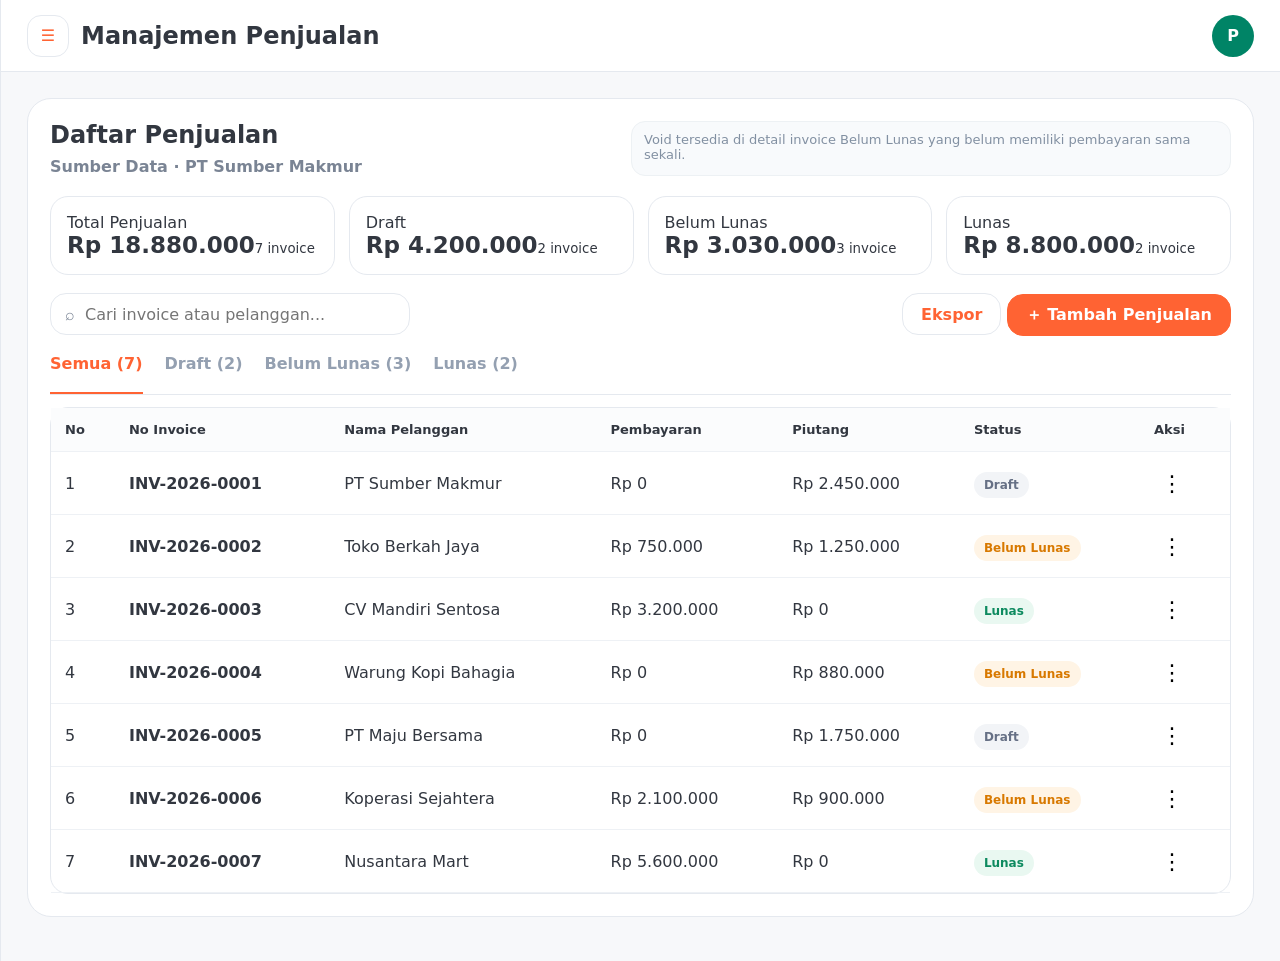
==== commit acccfc01: "Move discount and tax columns beside price" ====
--- a/prototype-penjualan-groapp/index.html
+++ b/prototype-penjualan-groapp/index.html
@@ -1 +1 @@
-<!doctype html><html lang="id"><head><meta charset="utf-8"><meta name="viewport" content="width=device-width,initial-scale=1"><title>Prototype Penjualan</title><style>:root{--g:#008466;--o:#ff6333;--bg:#f7f8fa;--l:#e5e9ef;--m:#7a8494;--r:#d92d20}*{box-sizing:border-box}body{margin:0;background:var(--bg);font-family:Inter,system-ui,-apple-system,Segoe UI,sans-serif;color:#323740}button,input,select,textarea{font:inherit}button{cursor:pointer}.app{display:flex;min-height:100vh}.side{width:290px;background:#fff;border-right:1px solid var(--l);padding:24px;transition:.2s}.app.hide .side{width:0;padding:0;overflow:hidden}.logo{font-size:21px;font-weight:900;color:var(--g);margin-bottom:24px}.logo:before{content:'✳';margin-right:10px}.nav div{height:42px;border-radius:13px;padding:11px 12px;margin:4px 0;font-weight:750}.nav .on{background:#fff0eb;color:var(--o)}.main{flex:1;min-width:0}.top{height:72px;background:#fff;border-bottom:1px solid var(--l);display:flex;align-items:center;justify-content:space-between;padding:0 26px}.topL{display:flex;gap:12px;align-items:center}.tog{width:42px;height:42px;border:1px solid var(--l);border-radius:14px;background:#fff;color:var(--o)}.title{font-size:24px;font-weight:900}.prof{width:42px;height:42px;border-radius:50%;background:var(--g);color:white;display:grid;place-items:center;font-weight:900}.content{padding:26px}.page{max-width:1260px}.card{background:#fff;border:1px solid var(--l);border-radius:24px;padding:22px;margin-bottom:18px}.head{display:flex;justify-content:space-between;gap:18px;margin-bottom:20px}.h1{font-size:24px;font-weight:900;margin:0 0 8px}.h2{font-size:18px;font-weight:900;margin:0 0 16px}.muted{color:var(--m);font-weight:700}.hint{font-size:13px;color:#8290a2;background:#f8fafc;border:1px solid #edf1f4;border-radius:14px;padding:10px 12px;max-width:560px}.sum{display:grid;grid-template-columns:repeat(4,1fr);gap:14px}.sum>div{border:1px solid var(--l);border-radius:18px;padding:16px}.sum b{font-size:23px}.tools{display:flex;justify-content:space-between;gap:12px;flex-wrap:wrap;margin:18px 0}.search{height:42px;border:1px solid var(--l);border-radius:16px;padding:0 14px;width:360px;display:flex;align-items:center;gap:8px;color:var(--m);background:#fff}.search input{border:0;outline:0;width:100%;background:transparent}.btn{height:42px;border-radius:16px;border:1px solid var(--l);background:#fff;padding:0 18px;font-weight:850;color:var(--o)}.btn.primary{background:var(--o);border-color:var(--o);color:white}.btn.danger{color:var(--r);border-color:#ffd0d0;background:#fff5f5}.tabs{display:flex;gap:22px;border-bottom:1px solid var(--l);overflow:auto}.tab{height:40px;color:#94a0b1;font-weight:900;white-space:nowrap}.tab.on{color:var(--o);border-bottom:2px solid var(--o)}table{width:100%;border-collapse:collapse}th,td{padding:14px;border-bottom:1px solid #eef1f5;text-align:left}th{background:#fbfcfd;font-size:13px}.table{border:1px solid var(--l);border-radius:18px;overflow:visible;margin-top:12px}.badge{border-radius:99px;padding:6px 10px;font-size:12px;font-weight:900}.draft{background:#f2f4f7;color:#667085}.unpaid{background:#fff4e5;color:#d87900}.paid{background:#e9f8f1;color:#0d8a5f}.void{background:#f4f0ff;color:#6941c6}.canceled{background:#fff0f0;color:#c5221f}.kebab{width:34px;height:34px;border:1px solid transparent;border-radius:10px;background:white;font-size:22px}.menu,.shareMenu{display:none;position:absolute;right:8px;top:44px;width:220px;background:white;border:1px solid var(--l);border-radius:14px;padding:8px;box-shadow:0 14px 28px #0001;z-index:20}.shareMenu{right:0;top:48px}.menu.show,.shareMenu.show{display:block}.mi{padding:9px;border-radius:10px;font-weight:800;cursor:pointer}.mi:hover{background:#f6f8fa}.mi.danger{color:var(--r)}.grid{display:grid;grid-template-columns:repeat(3,1fr);gap:14px}.grid2{display:grid;grid-template-columns:repeat(2,1fr);gap:14px}.field{display:flex;flex-direction:column;gap:7px}.field label{font-size:13px;font-weight:900;color:#687386}.field input,.field select,.field textarea{height:44px;border:1px solid var(--l);border-radius:14px;padding:0 12px;outline:0;background:white}.field textarea{height:110px;padding:12px}.field input:disabled,.field select:disabled,.field textarea:disabled{background:#f8fafc;color:#687386}.lineTable{border:1px solid var(--l);border-radius:18px;overflow:auto}.lineTable table{min-width:1120px;table-layout:fixed}.lineTable input,.lineTable select{height:40px;border:1px solid var(--l);border-radius:12px;padding:0 9px;width:100%;outline:0}.money{position:relative}.money span{position:absolute;left:10px;top:10px;color:#8c97a8;font-weight:850}.money input{padding-left:34px;text-align:right}.upload{height:110px;border:1px dashed #cfd7e2;border-radius:18px;background:#fbfcfd;display:flex;align-items:center;justify-content:center;text-align:center;color:#7b8797;font-weight:750}.summary{display:grid;grid-template-columns:1fr 1fr;gap:18px}.box{background:#fbfcfd;border:1px solid #eef1f5;border-radius:18px;padding:16px}.line,.total{display:flex;justify-content:space-between;gap:12px;align-items:center;border-bottom:1px dashed #dfe5ec;padding:10px 0;font-weight:850;color:#667085}.line b{color:#333}.total{border:0;color:#333;font-size:20px}.actions{display:flex;justify-content:flex-end;gap:10px;flex-wrap:wrap;margin-top:18px}.actionDrop{position:relative;display:inline-block}.sticky{position:sticky;bottom:0;background:white;border-top:1px solid var(--l);padding:14px 0 0;margin-top:20px}.hidden{display:none}.toast{position:fixed;right:24px;bottom:24px;background:white;border:1px solid var(--l);border-radius:18px;padding:16px;box-shadow:0 16px 34px #0001;opacity:0;transform:translateY(20px);transition:.2s;z-index:80}.toast.show{opacity:1;transform:translateY(0)}.modal{position:fixed;inset:0;background:#18202a55;display:none;align-items:center;justify-content:center;padding:24px;z-index:60}.modal.show{display:flex}.modalbox{width:min(620px,100%);background:white;border:1px solid var(--l);border-radius:24px;padding:24px;box-shadow:0 24px 70px #0002}.modalHead{display:flex;justify-content:space-between;gap:12px;margin-bottom:16px}.x{border:0;background:#f3f5f8;border-radius:12px;width:38px;height:38px;font-weight:900}@media(max-width:1100px){.sum,.grid,.grid2,.summary{grid-template-columns:1fr}.side{position:fixed;z-index:30;inset:0 auto 0 0}.app.hide .side{transform:translateX(-100%);width:290px}.content{padding:16px}.head{flex-direction:column}}</style></head><body><div class="app hide" id="app"><aside class="side"><div class="logo">GroApp Accounting</div><nav class="nav"><div class="grp"><div>⌂ Dashboard</div><div>◉ Chart of Account</div><div>▤ Kas & Bank</div></div><div class="grp"><div>☏ Kontak</div><div>□ Produk</div><div>◇ Jasa</div><div class="on">▦ Penjualan</div><div>▤ Pembelian</div><div>☷ Laporan</div></div></nav></aside><main class="main"><header class="top"><div class="topL"><button class="tog" onclick="app.classList.toggle('hide')">☰</button><div class="title" id="ptitle">Manajemen Penjualan</div></div><div class="prof">P</div></header><section class="content"><div id="listPage" class="page card"><div class="head"><div><div class="h1">Daftar Penjualan</div><div class="muted">Sumber Data · PT Sumber Makmur</div></div><div class="hint">Void tersedia di detail invoice Belum Lunas yang belum memiliki pembayaran sama sekali.</div></div><div class="sum"><div>Total Penjualan<br><b id="sTotal">Rp 0</b><small id="cTotal"></small></div><div>Draft<br><b id="sDraft">Rp 0</b><small id="cDraft"></small></div><div>Belum Lunas<br><b id="sUnpaid">Rp 0</b><small id="cUnpaid"></small></div><div>Lunas<br><b id="sPaid">Rp 0</b><small id="cPaid"></small></div></div><div class="tools"><div class="search">⌕ <input id="q" placeholder="Cari invoice atau pelanggan..."></div><div><button class="btn" onclick="toast('Ekspor','File daftar penjualan sedang disiapkan.')">Ekspor</button> <button class="btn primary" onclick="openForm()">＋ Tambah Penjualan</button></div></div><div class="tabs"><div class="tab on" data-f="all" id="tabAll"></div><div class="tab" data-f="draft" id="tabDraft"></div><div class="tab" data-f="unpaid" id="tabUnpaid"></div><div class="tab" data-f="paid" id="tabPaid"></div></div><div class="table"><table><thead><tr><th>No</th><th>No Invoice</th><th>Nama Pelanggan</th><th>Pembayaran</th><th>Piutang</th><th>Status</th><th style="width:90px">Aksi</th></tr></thead><tbody id="tbody"></tbody></table></div></div><div id="workPage" class="page hidden"></div></section></main></div><div class="modal" id="confirmModal"><div class="modalbox"><div class="modalHead"><div><div class="h1" id="confirmTitle">Konfirmasi</div><div class="muted" id="confirmText"></div></div><button class="x" onclick="closeConfirm()">×</button></div><div class="actions"><button class="btn" onclick="closeConfirm()">Batal</button><button class="btn danger" id="confirmYes">Ya</button></div></div></div><div class="toast" id="toastBox"><b id="tt"></b><div id="tb" class="muted"></div></div><script>const master={"Jasa Perawatan Asset":{desc:"Jasa maintenance aset kantor",unit:"Paket",price:2000000},"Susu Ultra Milk":{desc:"Susu UHT ukuran 1 liter",unit:"Pcs",price:25000},"Air Mineral Aqua":{desc:"Air mineral 600 ml",unit:"Botol",price:4000},"Jasa Instalasi":{desc:"Jasa instalasi perangkat",unit:"Paket",price:1750000},"Paket Produk":{desc:"Paket produk grosir",unit:"Paket",price:3000000},"Produk Grosir":{desc:"Produk penjualan grosir",unit:"Paket",price:5600000}};let sales=[{no:'INV-2026-0001',cust:'PT Sumber Makmur',sales:'Dimas',paid:0,due:2450000,status:'draft',date:'2026-07-08',items:[['Susu Ultra Milk','Susu UHT ukuran 1 liter',2,'Pcs',25000]]},{no:'INV-2026-0002',cust:'Toko Berkah Jaya',sales:'Shania',paid:750000,due:1250000,status:'unpaid',date:'2026-07-08',items:[['Jasa Perawatan Asset','Jasa maintenance aset kantor',1,'Paket',2000000]]},{no:'INV-2026-0003',cust:'CV Mandiri Sentosa',sales:'Tiara',paid:3200000,due:0,status:'paid',date:'2026-07-07',items:[['Air Mineral Aqua','Air mineral 600 ml',10,'Botol',320000]]},{no:'INV-2026-0004',cust:'Warung Kopi Bahagia',sales:'Dimas',paid:0,due:880000,status:'unpaid',date:'2026-07-07',items:[['Susu Ultra Milk','Susu UHT ukuran 1 liter',4,'Pcs',220000]]},{no:'INV-2026-0005',cust:'PT Maju Bersama',sales:'Shania',paid:0,due:1750000,status:'draft',date:'2026-07-06',items:[['Jasa Instalasi','Jasa instalasi perangkat',1,'Paket',1750000]]},{no:'INV-2026-0006',cust:'Koperasi Sejahtera',sales:'Tiara',paid:2100000,due:900000,status:'unpaid',date:'2026-07-05',items:[['Paket Produk','Paket produk grosir',1,'Paket',3000000]]},{no:'INV-2026-0007',cust:'Nusantara Mart',sales:'Dimas',paid:5600000,due:0,status:'paid',date:'2026-07-04',items:[['Produk Grosir','Produk penjualan grosir',1,'Paket',5600000]]}];let filter='all',query='',rows=[],editingIndex=null,pending=null;const rp=n=>'Rp '+new Intl.NumberFormat('id-ID').format(Math.max(0,+n||0)),nf=n=>new Intl.NumberFormat('id-ID').format(Math.max(0,+n||0)),num=s=>+(String(s||'').replace(/[^0-9]/g,''))||0,label=s=>s==='draft'?'Draft':s==='unpaid'?'Belum Lunas':s==='paid'?'Lunas':s==='void'?'Void':'Dibatalkan';function toast(a,b){tt.textContent=a;tb.textContent=b;toastBox.classList.add('show');setTimeout(()=>toastBox.classList.remove('show'),2400)}function showList(){workPage.classList.add('hidden');listPage.classList.remove('hidden');ptitle.textContent='Manajemen Penjualan';renderList()}function hideList(t){listPage.classList.add('hidden');workPage.classList.remove('hidden');ptitle.textContent=t}function counts(){return{all:sales.length,draft:sales.filter(x=>x.status==='draft').length,unpaid:sales.filter(x=>x.status==='unpaid').length,paid:sales.filter(x=>x.status==='paid').length}}function renderTabs(){let c=counts();tabAll.textContent=`Semua (${c.all})`;tabDraft.textContent=`Draft (${c.draft})`;tabUnpaid.textContent=`Belum Lunas (${c.unpaid})`;tabPaid.textContent=`Lunas (${c.paid})`}function menu(s,i){let d=`<div class="mi" onclick="showDetail(${i})">Lihat Detail</div>`;if(s==='draft')return d+`<div class="mi" onclick="openForm(${i})">Edit</div><div class="mi danger" onclick="askDelete(${i})">Hapus</div>`;if(s==='unpaid')return d+`<div class="mi" onclick="showPayment(${i})">Update Pembayaran</div><div class="mi danger" onclick="askCancel(${i})">Batalkan</div>`;return d}function renderList(){renderTabs();let data=sales.map((x,i)=>({x,i})).filter(o=>(filter==='all'||o.x.status===filter)&&(!query||o.x.no.toLowerCase().includes(query)||o.x.cust.toLowerCase().includes(query)));tbody.innerHTML=data.map(({x,i},idx)=>`<tr><td>${idx+1}</td><td><b>${x.no}</b></td><td>${x.cust}</td><td>${rp(x.paid)}</td><td>${rp(x.due)}</td><td><span class="badge ${x.status}">${label(x.status)}</span></td><td style="position:relative"><button class="kebab" onclick="toggleMenu(event,this)">⋮</button><div class="menu">${menu(x.status,i)}</div></td></tr>`).join('');let s={total:[0,0],draft:[0,0],unpaid:[0,0],paid:[0,0]};sales.forEach(x=>{let v=x.paid+x.due;s.total[0]++;s.total[1]+=v;if(s[x.status]){s[x.status][0]++;s[x.status][1]+=x.status==='unpaid'?x.due:v}});sTotal.textContent=rp(s.total[1]);cTotal.textContent=s.total[0]+' invoice';sDraft.textContent=rp(s.draft[1]);cDraft.textContent=s.draft[0]+' invoice';sUnpaid.textContent=rp(s.unpaid[1]);cUnpaid.textContent=s.unpaid[0]+' invoice';sPaid.textContent=rp(s.paid[1]);cPaid.textContent=s.paid[0]+' invoice'}function toggleMenu(e,b){e.stopPropagation();document.querySelectorAll('.menu,.shareMenu').forEach(m=>{if(m!==b.nextElementSibling)m.classList.remove('show')});b.nextElementSibling.classList.toggle('show')}function toggleShare(e,b){e.stopPropagation();document.querySelectorAll('.menu,.shareMenu').forEach(m=>{if(m!==b.nextElementSibling)m.classList.remove('show')});b.nextElementSibling.classList.toggle('show')}document.addEventListener('click',()=>document.querySelectorAll('.menu,.shareMenu').forEach(m=>m.classList.remove('show')));function shareButton(){return `<div class="actionDrop"><button class="btn" onclick="toggleShare(event,this)">Bagikan/Cetak</button><div class="shareMenu"><div class="mi" onclick="docAct('Unduh')">Unduh</div><div class="mi" onclick="docAct('Bagikan via Email')">Bagikan via Email</div><div class="mi" onclick="docAct('Cetak')">Cetak</div></div></div>`}function docAct(a){toast('Aksi dokumen',`${a} invoice dipilih.`)}function askDelete(i){confirmTitle.textContent='Hapus Penjualan?';confirmText.textContent=`Data ${sales[i].no} akan dihapus.`;pending=()=>{sales.splice(i,1);closeConfirm();toast('Penjualan dihapus','Data draft berhasil dihapus.');showList()};confirmModal.classList.add('show')}function askCancel(i){confirmTitle.textContent='Batalkan Penjualan?';confirmText.textContent=`Invoice ${sales[i].no} akan dibatalkan.`;pending=()=>{sales[i].status='canceled';filter='all';closeConfirm();toast('Penjualan dibatalkan',`${sales[i].no} sudah dibatalkan.`);showList()};confirmModal.classList.add('show')}function askVoid(i){confirmTitle.textContent='Void Invoice?';confirmText.textContent=`Invoice ${sales[i].no} akan berubah menjadi Void dan tidak dapat diedit.`;pending=()=>{sales[i].status='void';sales[i].due=0;filter='all';closeConfirm();toast('Invoice void',`${sales[i].no} sudah berubah menjadi Void.`);showDetail(i)};confirmModal.classList.add('show')}function closeConfirm(){confirmModal.classList.remove('show');pending=null}confirmYes.onclick=()=>pending&&pending();function seed(s){rows=[];(s?.items||[['','','',1,'',0]]).forEach(it=>rows.push({p:it[0]||'',d:it[1]||'',q:it[2]||1,u:it[3]||'',h:it[4]||0}))}function calc(){let total=rows.reduce((a,x)=>a+(+x.q||0)*(+x.h||0),0),paid=num(dp?.value),dueAmt=total-paid;beforeDisc.textContent=rp(total);discTotal.textContent=rp(0);afterDisc.textContent=rp(total);taxTotal.textContent=rp(0);feeTotal.textContent=rp(0);tot.textContent=rp(total);due.textContent=rp(dueAmt);return{total,due:dueAmt}}function addRow(){rows.push({p:'',d:'',q:1,u:'',h:0});renderRows()}function applyMaster(i,v){rows[i].p=v;if(master[v]){rows[i].d=master[v].desc;rows[i].u=master[v].unit;rows[i].h=master[v].price}renderRows()}function renderRows(ro=false){let dis=ro?'disabled':'';items.innerHTML=rows.map((x,i)=>`<tr><td><select ${dis} onchange="applyMaster(${i},this.value)"><option value="">Pilih Produk/Jasa</option>${Object.keys(master).map(k=>`<option ${x.p===k?'selected':''}>${k}</option>`).join('')}</select></td><td><input ${dis} value="${x.d}" placeholder="Deskripsi" oninput="rows[${i}].d=this.value"></td><td><input ${dis} value="${x.q}" type="number" oninput="rows[${i}].q=this.value;renderRows()"></td><td><input ${dis} value="${x.u}" placeholder="Satuan" oninput="rows[${i}].u=this.value"></td><td><div class="money"><span>Rp</span><input ${dis} value="${x.h?nf(x.h):''}" oninput="rows[${i}].h=num(this.value);this.value=rows[${i}].h?nf(rows[${i}].h):'';renderRows()"></div></td><td><div class="money"><span>Rp</span><input disabled value="${nf((+x.q||0)*(+x.h||0))}"></div></td><td>${ro?'':`<button class="btn danger" style="padding:0 10px" onclick="rows.splice(${i},1);renderRows()">Hapus</button>`}</td></tr>`).join('');calc()}function formHtml(title,ro=false,pay=false){let dis=ro||pay?'disabled':'';return `<div class="head"><div><button class="btn" onclick="showList()">← Kembali</button><div class="h1" style="margin-top:14px">${title}</div><div class="muted">${pay?'Hanya pembayaran yang bisa diubah.':ro?'Mode view only.':'Mode edit transaksi.'}</div></div><div class="actions">${ro?shareButton():''}</div></div><div class="card"><div class="h2">Informasi Invoice</div><div class="grid"><div class="field"><label>Pelanggan</label><select id="cust" ${dis}><option>PT Sumber Makmur</option><option>Toko Berkah Jaya</option><option>CV Mandiri Sentosa</option><option>Warung Kopi Bahagia</option></select></div><div class="field"><label>Nama Sales</label><input id="salesName" ${dis} placeholder="Masukkan nama sales"></div><div class="field"><label>No invoice</label><input id="inv" ${dis}></div><div class="field"><label>Status invoice</label><select id="st" ${dis}><option value="draft">Draft</option><option value="unpaid">Belum Lunas</option><option value="paid">Lunas</option></select></div><div class="field"><label>Tanggal transaksi</label><input type="date" id="date" ${dis}></div></div></div><div class="card"><div class="h2">Daftar Produk / Jasa</div><div class="lineTable"><table><thead><tr><th style="width:210px">Produk/Jasa</th><th>Deskripsi</th><th style="width:90px">Qty</th><th style="width:120px">Satuan</th><th>Harga</th><th>Jumlah</th><th style="width:90px"></th></tr></thead><tbody id="items"></tbody></table></div>${ro||pay?'':'<button class="btn" style="margin-top:14px" onclick="addRow()">＋ Tambah produk/jasa</button>'}</div><div class="card"><div class="h2">Pesan dan Attachment</div><div class="grid2"><div class="field"><label>Pesan</label><textarea ${dis} placeholder="Tulis pesan untuk pelanggan..."></textarea></div><div class="upload">Klik atau seret file ke area ini<br><small>File maksimal 10 MB</small></div></div></div>${pay?paymentHtml():''}<div class="card"><div class="h2">Ringkasan Penjualan</div><div class="summary"><div class="box"><div class="line"><span>Total sebelum diskon</span><b id="beforeDisc">Rp 0</b></div><div class="line"><span>Total diskon</span><b id="discTotal">Rp 0</b></div><div class="line"><span>Subtotal setelah diskon</span><b id="afterDisc">Rp 0</b></div><div class="line"><span>Total pajak</span><b id="taxTotal">Rp 0</b></div></div><div class="box"><div class="line"><span>Biaya tambahan</span><b id="feeTotal">Rp 0</b></div><div class="total"><span>Total</span><span id="tot">Rp 0</span></div><div class="line"><span>Uang muka</span><input class="mini" id="dp" ${dis} placeholder="Rp 0"></div><div class="total"><span>Sisa tagihan</span><span id="due">Rp 0</span></div></div></div><div class="actions sticky" id="formActions"></div></div>`}function paymentHtml(){return `<div class="card"><div class="h2">Update Pembayaran</div><div class="grid"><div class="field"><label>Tanggal pembayaran</label><input type="date" id="payDate"></div><div class="field"><label>Nominal yang dibayarkan</label><input id="payAmount" placeholder="Rp 0"></div><div class="field"><label>Sisa pembayaran</label><input id="payRemain" disabled></div><div class="field"><label>Status setelah pembayaran</label><input id="payStatus" disabled></div></div></div>`}function openForm(i=null){editingIndex=i;hideList(i===null?'Tambah Penjualan':'Edit Penjualan');workPage.innerHTML=formHtml(i===null?'Tambah Penjualan':'Edit Penjualan');let s=i==null?null:sales[i];seed(s);cust.value=s?.cust||'PT Sumber Makmur';salesName.value=s?.sales||'';inv.value=s?.no||'';date.value=s?.date||'';st.value=s?.status||'draft';dp.value=s?.paid?rp(s.paid):'';renderRows();formActions.innerHTML=`<button class="btn" onclick="showList()">Batal</button><button class="btn primary" onclick="saveTx()">Simpan</button>`}function showDetail(i){let s=sales[i];hideList('Detail Penjualan');workPage.innerHTML=formHtml('Detail Penjualan',true);seed(s);cust.value=s.cust;salesName.value=s.sales||'';inv.value=s.no;date.value=s.date;if(st.querySelector(`option[value="${s.status}"]`))st.value=s.status;dp.value=s.paid?rp(s.paid):'';renderRows(true);let b=`<button class="btn" onclick="showList()">Kembali</button>`;let doc=s.status==='draft'?b+`<button class="btn" onclick="openForm(${i})">Edit</button><button class="btn danger" onclick="askDelete(${i})">Hapus</button>`:s.status==='unpaid'?b+`<button class="btn" onclick="showPayment(${i})">Update Pembayaran</button><button class="btn danger" onclick="askCancel(${i})">Batalkan</button>${s.paid===0?`<button class="btn danger" onclick="askVoid(${i})">Void</button>`:''}`:b;formActions.innerHTML=doc}function showPayment(i){let s=sales[i];hideList('Update Pembayaran');workPage.innerHTML=formHtml('Update Pembayaran',false,true);editingIndex=i;seed(s);cust.value=s.cust;salesName.value=s.sales||'';inv.value=s.no;date.value=s.date;st.value=s.status;dp.value=s.paid?rp(s.paid):'';renderRows(true);payDate.value=new Date().toISOString().slice(0,10);payRemain.value=rp(s.due);payStatus.value='Belum Lunas';payAmount.oninput=()=>{let left=Math.max(0,s.due-num(payAmount.value));payRemain.value=rp(left);payStatus.value=left===0?'Lunas':'Belum Lunas'};formActions.innerHTML=`<button class="btn" onclick="showList()">Batal</button><button class="btn primary" onclick="savePayment(${i})">Simpan Pembayaran</button>`}function savePayment(i){let p=num(payAmount.value);if(p<=0){toast('Nominal belum diisi','Isi nominal pembayaran dulu.');return}let s=sales[i],a=Math.min(p,s.due);s.paid+=a;s.due=Math.max(0,s.due-a);s.status=s.due===0?'paid':'unpaid';filter=s.status;setTab(filter);toast('Pembayaran tersimpan',`${s.no} sekarang ${label(s.status)}.`);showList()}function saveTx(){let c=calc(),status=st.value,no=inv.value||`INV-2026-${String(sales.length+1).padStart(4,'0')}`,paid=status==='paid'?c.total:num(dp.value),dueAmt=Math.max(0,c.total-paid);if(status==='draft'){paid=0;dueAmt=c.total}let obj={no,cust:cust.value||'Pelanggan Baru',sales:salesName.value||'',paid,due:dueAmt,status,date:date.value||new Date().toISOString().slice(0,10),items:rows.map(x=>[x.p||'Produk / Jasa',x.d||'',+x.q||1,x.u||'',(+x.q||0)*(+x.h||0)])};editingIndex==null?sales.unshift(obj):sales[editingIndex]=obj;filter=status;setTab(status);toast('Transaksi tersimpan',`Invoice ${no} masuk ke ${label(status)}.`);showList()}function setTab(f){document.querySelectorAll('.tab').forEach(t=>t.classList.toggle('on',t.dataset.f===f))}q.oninput=e=>{query=e.target.value.toLowerCase();renderList()};document.querySelectorAll('.tab').forEach(t=>t.onclick=()=>{setTab(t.dataset.f);filter=t.dataset.f;renderList()});renderList();</script></body></html>+<!doctype html><html lang="id"><head><meta charset="utf-8"><meta name="viewport" content="width=device-width,initial-scale=1"><title>Prototype Penjualan</title><style>:root{--g:#008466;--o:#ff6333;--bg:#f7f8fa;--l:#e5e9ef;--m:#7a8494;--r:#d92d20}*{box-sizing:border-box}body{margin:0;background:var(--bg);font-family:Inter,system-ui,-apple-system,Segoe UI,sans-serif;color:#323740}button,input,select,textarea{font:inherit}button{cursor:pointer}.app{display:flex;min-height:100vh}.side{width:290px;background:#fff;border-right:1px solid var(--l);padding:24px;transition:.2s}.app.hide .side{width:0;padding:0;overflow:hidden}.logo{font-size:21px;font-weight:900;color:var(--g);margin-bottom:24px}.logo:before{content:'✳';margin-right:10px}.nav div{height:42px;border-radius:13px;padding:11px 12px;margin:4px 0;font-weight:750}.nav .on{background:#fff0eb;color:var(--o)}.main{flex:1;min-width:0}.top{height:72px;background:#fff;border-bottom:1px solid var(--l);display:flex;align-items:center;justify-content:space-between;padding:0 26px}.topL{display:flex;gap:12px;align-items:center}.tog{width:42px;height:42px;border:1px solid var(--l);border-radius:14px;background:#fff;color:var(--o)}.title{font-size:24px;font-weight:900}.prof{width:42px;height:42px;border-radius:50%;background:var(--g);color:white;display:grid;place-items:center;font-weight:900}.content{padding:26px}.page{max-width:1260px}.card{background:#fff;border:1px solid var(--l);border-radius:24px;padding:22px;margin-bottom:18px}.head{display:flex;justify-content:space-between;gap:18px;margin-bottom:20px}.h1{font-size:24px;font-weight:900;margin:0 0 8px}.h2{font-size:18px;font-weight:900;margin:0 0 16px}.muted{color:var(--m);font-weight:700}.hint{font-size:13px;color:#8290a2;background:#f8fafc;border:1px solid #edf1f4;border-radius:14px;padding:10px 12px;max-width:600px}.sum{display:grid;grid-template-columns:repeat(4,1fr);gap:14px}.sum>div{border:1px solid var(--l);border-radius:18px;padding:16px}.sum b{font-size:23px}.tools{display:flex;justify-content:space-between;gap:12px;flex-wrap:wrap;margin:18px 0}.search{height:42px;border:1px solid var(--l);border-radius:16px;padding:0 14px;width:360px;display:flex;align-items:center;gap:8px;color:var(--m);background:#fff}.search input{border:0;outline:0;width:100%;background:transparent}.btn{height:42px;border-radius:16px;border:1px solid var(--l);background:#fff;padding:0 18px;font-weight:850;color:var(--o)}.btn.primary{background:var(--o);border-color:var(--o);color:white}.btn.danger{color:var(--r);border-color:#ffd0d0;background:#fff5f5}.tabs{display:flex;gap:22px;border-bottom:1px solid var(--l);overflow:auto}.tab{height:40px;color:#94a0b1;font-weight:900;white-space:nowrap}.tab.on{color:var(--o);border-bottom:2px solid var(--o)}table{width:100%;border-collapse:collapse}th,td{padding:14px;border-bottom:1px solid #eef1f5;text-align:left}th{background:#fbfcfd;font-size:13px}.table{border:1px solid var(--l);border-radius:18px;overflow:visible;margin-top:12px}.badge{border-radius:99px;padding:6px 10px;font-size:12px;font-weight:900}.draft{background:#f2f4f7;color:#667085}.unpaid{background:#fff4e5;color:#d87900}.paid{background:#e9f8f1;color:#0d8a5f}.void{background:#f4f0ff;color:#6941c6}.canceled{background:#fff0f0;color:#c5221f}.kebab{width:34px;height:34px;border:1px solid transparent;border-radius:10px;background:white;font-size:22px}.menu,.shareMenu{display:none;position:absolute;right:8px;top:44px;width:220px;background:white;border:1px solid var(--l);border-radius:14px;padding:8px;box-shadow:0 14px 28px #0001;z-index:20}.shareMenu{right:0;top:48px}.menu.show,.shareMenu.show{display:block}.mi{padding:9px;border-radius:10px;font-weight:800;cursor:pointer}.mi:hover{background:#f6f8fa}.mi.danger{color:var(--r)}.grid{display:grid;grid-template-columns:repeat(3,1fr);gap:14px}.grid2{display:grid;grid-template-columns:repeat(2,1fr);gap:14px}.field{display:flex;flex-direction:column;gap:7px}.field label{font-size:13px;font-weight:900;color:#687386}.field input,.field select,.field textarea{height:44px;border:1px solid var(--l);border-radius:14px;padding:0 12px;outline:0;background:white}.field textarea{height:110px;padding:12px}.field input:disabled,.field select:disabled,.field textarea:disabled{background:#f8fafc;color:#687386}.lineTable{border:1px solid var(--l);border-radius:18px;overflow:auto}.lineTable table{min-width:1380px;table-layout:fixed}.lineTable th,.lineTable td{padding:10px}.lineTable input,.lineTable select{height:40px;border:1px solid var(--l);border-radius:12px;padding:0 9px;width:100%;outline:0}.money{position:relative}.money span{position:absolute;left:10px;top:10px;color:#8c97a8;font-weight:850}.money input{padding-left:34px;text-align:right}.upload{height:110px;border:1px dashed #cfd7e2;border-radius:18px;background:#fbfcfd;display:flex;align-items:center;justify-content:center;text-align:center;color:#7b8797;font-weight:750}.summary{display:grid;grid-template-columns:1fr 1fr;gap:18px}.box{background:#fbfcfd;border:1px solid #eef1f5;border-radius:18px;padding:16px}.line,.total{display:flex;justify-content:space-between;gap:12px;align-items:center;border-bottom:1px dashed #dfe5ec;padding:10px 0;font-weight:850;color:#667085}.line b{color:#333}.total{border:0;color:#333;font-size:20px}.actions{display:flex;justify-content:flex-end;gap:10px;flex-wrap:wrap;margin-top:18px}.actionDrop{position:relative;display:inline-block}.sticky{position:sticky;bottom:0;background:white;border-top:1px solid var(--l);padding:14px 0 0;margin-top:20px}.hidden{display:none}.toast{position:fixed;right:24px;bottom:24px;background:white;border:1px solid var(--l);border-radius:18px;padding:16px;box-shadow:0 16px 34px #0001;opacity:0;transform:translateY(20px);transition:.2s;z-index:80}.toast.show{opacity:1;transform:translateY(0)}.modal{position:fixed;inset:0;background:#18202a55;display:none;align-items:center;justify-content:center;padding:24px;z-index:60}.modal.show{display:flex}.modalbox{width:min(620px,100%);background:white;border:1px solid var(--l);border-radius:24px;padding:24px;box-shadow:0 24px 70px #0002}.modalHead{display:flex;justify-content:space-between;gap:12px;margin-bottom:16px}.x{border:0;background:#f3f5f8;border-radius:12px;width:38px;height:38px;font-weight:900}@media(max-width:1100px){.sum,.grid,.grid2,.summary{grid-template-columns:1fr}.side{position:fixed;z-index:30;inset:0 auto 0 0}.app.hide .side{transform:translateX(-100%);width:290px}.content{padding:16px}.head{flex-direction:column}}</style></head><body><div class="app hide" id="app"><aside class="side"><div class="logo">GroApp Accounting</div><nav class="nav"><div class="grp"><div>⌂ Dashboard</div><div>◉ Chart of Account</div><div>▤ Kas & Bank</div></div><div class="grp"><div>☏ Kontak</div><div>□ Produk</div><div>◇ Jasa</div><div class="on">▦ Penjualan</div><div>▤ Pembelian</div><div>☷ Laporan</div></div></nav></aside><main class="main"><header class="top"><div class="topL"><button class="tog" onclick="app.classList.toggle('hide')">☰</button><div class="title" id="ptitle">Manajemen Penjualan</div></div><div class="prof">P</div></header><section class="content"><div id="listPage" class="page card"><div class="head"><div><div class="h1">Daftar Penjualan</div><div class="muted">Sumber Data · PT Sumber Makmur</div></div><div class="hint">Void tersedia di detail invoice Belum Lunas yang belum memiliki pembayaran sama sekali.</div></div><div class="sum"><div>Total Penjualan<br><b id="sTotal">Rp 0</b><small id="cTotal"></small></div><div>Draft<br><b id="sDraft">Rp 0</b><small id="cDraft"></small></div><div>Belum Lunas<br><b id="sUnpaid">Rp 0</b><small id="cUnpaid"></small></div><div>Lunas<br><b id="sPaid">Rp 0</b><small id="cPaid"></small></div></div><div class="tools"><div class="search">⌕ <input id="q" placeholder="Cari invoice atau pelanggan..."></div><div><button class="btn" onclick="toast('Ekspor','File daftar penjualan sedang disiapkan.')">Ekspor</button> <button class="btn primary" onclick="openForm()">＋ Tambah Penjualan</button></div></div><div class="tabs"><div class="tab on" data-f="all" id="tabAll"></div><div class="tab" data-f="draft" id="tabDraft"></div><div class="tab" data-f="unpaid" id="tabUnpaid"></div><div class="tab" data-f="paid" id="tabPaid"></div></div><div class="table"><table><thead><tr><th>No</th><th>No Invoice</th><th>Nama Pelanggan</th><th>Pembayaran</th><th>Piutang</th><th>Status</th><th style="width:90px">Aksi</th></tr></thead><tbody id="tbody"></tbody></table></div></div><div id="workPage" class="page hidden"></div></section></main></div><div class="modal" id="confirmModal"><div class="modalbox"><div class="modalHead"><div><div class="h1" id="confirmTitle">Konfirmasi</div><div class="muted" id="confirmText"></div></div><button class="x" onclick="closeConfirm()">×</button></div><div class="actions"><button class="btn" onclick="closeConfirm()">Batal</button><button class="btn danger" id="confirmYes">Ya</button></div></div></div><div class="toast" id="toastBox"><b id="tt"></b><div id="tb" class="muted"></div></div><script>const master={"Jasa Perawatan Asset":{desc:"Jasa maintenance aset kantor",unit:"Paket",price:2000000},"Susu Ultra Milk":{desc:"Susu UHT ukuran 1 liter",unit:"Pcs",price:25000},"Air Mineral Aqua":{desc:"Air mineral 600 ml",unit:"Botol",price:4000},"Jasa Instalasi":{desc:"Jasa instalasi perangkat",unit:"Paket",price:1750000},"Paket Produk":{desc:"Paket produk grosir",unit:"Paket",price:3000000},"Produk Grosir":{desc:"Produk penjualan grosir",unit:"Paket",price:5600000}};let sales=[{no:'INV-2026-0001',cust:'PT Sumber Makmur',sales:'Dimas',paid:0,due:2450000,status:'draft',date:'2026-07-08',items:[['Susu Ultra Milk','Susu UHT ukuran 1 liter',2,'Pcs',25000,0,0]]},{no:'INV-2026-0002',cust:'Toko Berkah Jaya',sales:'Shania',paid:750000,due:1250000,status:'unpaid',date:'2026-07-08',items:[['Jasa Perawatan Asset','Jasa maintenance aset kantor',1,'Paket',2000000,0,0]]},{no:'INV-2026-0003',cust:'CV Mandiri Sentosa',sales:'Tiara',paid:3200000,due:0,status:'paid',date:'2026-07-07',items:[['Air Mineral Aqua','Air mineral 600 ml',10,'Botol',320000,0,0]]},{no:'INV-2026-0004',cust:'Warung Kopi Bahagia',sales:'Dimas',paid:0,due:880000,status:'unpaid',date:'2026-07-07',items:[['Susu Ultra Milk','Susu UHT ukuran 1 liter',4,'Pcs',220000,0,0]]},{no:'INV-2026-0005',cust:'PT Maju Bersama',sales:'Shania',paid:0,due:1750000,status:'draft',date:'2026-07-06',items:[['Jasa Instalasi','Jasa instalasi perangkat',1,'Paket',1750000,0,0]]},{no:'INV-2026-0006',cust:'Koperasi Sejahtera',sales:'Tiara',paid:2100000,due:900000,status:'unpaid',date:'2026-07-05',items:[['Paket Produk','Paket produk grosir',1,'Paket',3000000,0,0]]},{no:'INV-2026-0007',cust:'Nusantara Mart',sales:'Dimas',paid:5600000,due:0,status:'paid',date:'2026-07-04',items:[['Produk Grosir','Produk penjualan grosir',1,'Paket',5600000,0,0]]}];let filter='all',query='',rows=[],editingIndex=null,pending=null;const rp=n=>'Rp '+new Intl.NumberFormat('id-ID').format(Math.max(0,+n||0)),nf=n=>new Intl.NumberFormat('id-ID').format(Math.max(0,+n||0)),num=s=>+(String(s||'').replace(/[^0-9]/g,''))||0,label=s=>s==='draft'?'Draft':s==='unpaid'?'Belum Lunas':s==='paid'?'Lunas':s==='void'?'Void':'Dibatalkan';function toast(a,b){tt.textContent=a;tb.textContent=b;toastBox.classList.add('show');setTimeout(()=>toastBox.classList.remove('show'),2400)}function showList(){workPage.classList.add('hidden');listPage.classList.remove('hidden');ptitle.textContent='Manajemen Penjualan';renderList()}function hideList(t){listPage.classList.add('hidden');workPage.classList.remove('hidden');ptitle.textContent=t}function counts(){return{all:sales.length,draft:sales.filter(x=>x.status==='draft').length,unpaid:sales.filter(x=>x.status==='unpaid').length,paid:sales.filter(x=>x.status==='paid').length}}function renderTabs(){let c=counts();tabAll.textContent=`Semua (${c.all})`;tabDraft.textContent=`Draft (${c.draft})`;tabUnpaid.textContent=`Belum Lunas (${c.unpaid})`;tabPaid.textContent=`Lunas (${c.paid})`}function menu(s,i){let d=`<div class="mi" onclick="showDetail(${i})">Lihat Detail</div>`;if(s==='draft')return d+`<div class="mi" onclick="openForm(${i})">Edit</div><div class="mi danger" onclick="askDelete(${i})">Hapus</div>`;if(s==='unpaid')return d+`<div class="mi" onclick="showPayment(${i})">Update Pembayaran</div><div class="mi danger" onclick="askCancel(${i})">Batalkan</div>`;return d}function renderList(){renderTabs();let data=sales.map((x,i)=>({x,i})).filter(o=>(filter==='all'||o.x.status===filter)&&(!query||o.x.no.toLowerCase().includes(query)||o.x.cust.toLowerCase().includes(query)));tbody.innerHTML=data.map(({x,i},idx)=>`<tr><td>${idx+1}</td><td><b>${x.no}</b></td><td>${x.cust}</td><td>${rp(x.paid)}</td><td>${rp(x.due)}</td><td><span class="badge ${x.status}">${label(x.status)}</span></td><td style="position:relative"><button class="kebab" onclick="toggleMenu(event,this)">⋮</button><div class="menu">${menu(x.status,i)}</div></td></tr>`).join('');let s={total:[0,0],draft:[0,0],unpaid:[0,0],paid:[0,0]};sales.forEach(x=>{let v=x.paid+x.due;s.total[0]++;s.total[1]+=v;if(s[x.status]){s[x.status][0]++;s[x.status][1]+=x.status==='unpaid'?x.due:v}});sTotal.textContent=rp(s.total[1]);cTotal.textContent=s.total[0]+' invoice';sDraft.textContent=rp(s.draft[1]);cDraft.textContent=s.draft[0]+' invoice';sUnpaid.textContent=rp(s.unpaid[1]);cUnpaid.textContent=s.unpaid[0]+' invoice';sPaid.textContent=rp(s.paid[1]);cPaid.textContent=s.paid[0]+' invoice'}function toggleMenu(e,b){e.stopPropagation();document.querySelectorAll('.menu,.shareMenu').forEach(m=>{if(m!==b.nextElementSibling)m.classList.remove('show')});b.nextElementSibling.classList.toggle('show')}function toggleShare(e,b){e.stopPropagation();document.querySelectorAll('.menu,.shareMenu').forEach(m=>{if(m!==b.nextElementSibling)m.classList.remove('show')});b.nextElementSibling.classList.toggle('show')}document.addEventListener('click',()=>document.querySelectorAll('.menu,.shareMenu').forEach(m=>m.classList.remove('show')));function shareButton(){return `<div class="actionDrop"><button class="btn" onclick="toggleShare(event,this)">Bagikan/Cetak</button><div class="shareMenu"><div class="mi" onclick="docAct('Unduh')">Unduh</div><div class="mi" onclick="docAct('Bagikan via Email')">Bagikan via Email</div><div class="mi" onclick="docAct('Cetak')">Cetak</div></div></div>`}function docAct(a){toast('Aksi dokumen',`${a} invoice dipilih.`)}function askDelete(i){confirmTitle.textContent='Hapus Penjualan?';confirmText.textContent=`Data ${sales[i].no} akan dihapus.`;pending=()=>{sales.splice(i,1);closeConfirm();toast('Penjualan dihapus','Data draft berhasil dihapus.');showList()};confirmModal.classList.add('show')}function askCancel(i){confirmTitle.textContent='Batalkan Penjualan?';confirmText.textContent=`Invoice ${sales[i].no} akan dibatalkan.`;pending=()=>{sales[i].status='canceled';filter='all';closeConfirm();toast('Penjualan dibatalkan',`${sales[i].no} sudah dibatalkan.`);showList()};confirmModal.classList.add('show')}function askVoid(i){confirmTitle.textContent='Void Invoice?';confirmText.textContent=`Invoice ${sales[i].no} akan berubah menjadi Void dan tidak dapat diedit.`;pending=()=>{sales[i].status='void';sales[i].due=0;filter='all';closeConfirm();toast('Invoice void',`${sales[i].no} sudah berubah menjadi Void.`);showDetail(i)};confirmModal.classList.add('show')}function closeConfirm(){confirmModal.classList.remove('show');pending=null}confirmYes.onclick=()=>pending&&pending();function seed(s){rows=[];(s?.items||[['','','',1,'',0,0]]).forEach(it=>rows.push({p:it[0]||'',d:it[1]||'',q:it[2]||1,u:it[3]||'',h:it[4]||0,disc:it[5]||0,tax:it[6]||0}))}function lineBase(x){return(+x.q||0)*(+x.h||0)}function lineTotal(x){return Math.max(0,lineBase(x)-num(x.disc)+num(x.tax))}function calc(){let before=rows.reduce((a,x)=>a+lineBase(x),0),disc=rows.reduce((a,x)=>a+num(x.disc),0),tax=rows.reduce((a,x)=>a+num(x.tax),0),total=Math.max(0,before-disc+tax),paid=num(dp?.value),dueAmt=total-paid;beforeDisc.textContent=rp(before);discTotal.textContent=rp(disc);afterDisc.textContent=rp(before-disc);taxTotal.textContent=rp(tax);feeTotal.textContent=rp(0);tot.textContent=rp(total);due.textContent=rp(dueAmt);return{total,due:dueAmt}}function addRow(){rows.push({p:'',d:'',q:1,u:'',h:0,disc:0,tax:0});renderRows()}function applyMaster(i,v){rows[i].p=v;if(master[v]){rows[i].d=master[v].desc;rows[i].u=master[v].unit;rows[i].h=master[v].price}renderRows()}function moneyInput(i,key,el){rows[i][key]=num(el.value);el.value=rows[i][key]?nf(rows[i][key]):'';calc()}function renderRows(ro=false){let dis=ro?'disabled':'';items.innerHTML=rows.map((x,i)=>`<tr><td><select ${dis} onchange="applyMaster(${i},this.value)"><option value="">Pilih Produk/Jasa</option>${Object.keys(master).map(k=>`<option ${x.p===k?'selected':''}>${k}</option>`).join('')}</select></td><td><input ${dis} value="${x.d}" placeholder="Deskripsi" oninput="rows[${i}].d=this.value"></td><td><input ${dis} value="${x.q}" type="number" oninput="rows[${i}].q=this.value;renderRows()"></td><td><input ${dis} value="${x.u}" placeholder="Satuan" oninput="rows[${i}].u=this.value"></td><td><div class="money"><span>Rp</span><input ${dis} value="${x.h?nf(x.h):''}" oninput="moneyInput(${i},'h',this);renderRows()"></div></td><td><div class="money"><span>Rp</span><input ${dis} value="${x.disc?nf(x.disc):''}" placeholder="0" oninput="moneyInput(${i},'disc',this)"></div></td><td><div class="money"><span>Rp</span><input ${dis} value="${x.tax?nf(x.tax):''}" placeholder="0" oninput="moneyInput(${i},'tax',this)"></div></td><td><div class="money"><span>Rp</span><input disabled value="${nf(lineTotal(x))}"></div></td><td>${ro?'':`<button class="btn danger" style="padding:0 10px" onclick="rows.splice(${i},1);renderRows()">Hapus</button>`}</td></tr>`).join('');calc()}function formHtml(title,ro=false,pay=false){let dis=ro||pay?'disabled':'';return `<div class="head"><div><button class="btn" onclick="showList()">← Kembali</button><div class="h1" style="margin-top:14px">${title}</div><div class="muted">${pay?'Hanya pembayaran yang bisa diubah.':ro?'Mode view only.':'Mode edit transaksi.'}</div></div><div class="actions">${ro?shareButton():''}</div></div><div class="card"><div class="h2">Informasi Invoice</div><div class="grid"><div class="field"><label>Pelanggan</label><select id="cust" ${dis}><option>PT Sumber Makmur</option><option>Toko Berkah Jaya</option><option>CV Mandiri Sentosa</option><option>Warung Kopi Bahagia</option></select></div><div class="field"><label>Nama Sales</label><input id="salesName" ${dis} placeholder="Masukkan nama sales"></div><div class="field"><label>No invoice</label><input id="inv" ${dis}></div><div class="field"><label>Status invoice</label><select id="st" ${dis}><option value="draft">Draft</option><option value="unpaid">Belum Lunas</option><option value="paid">Lunas</option></select></div><div class="field"><label>Tanggal transaksi</label><input type="date" id="date" ${dis}></div></div></div><div class="card"><div class="h2">Daftar Produk / Jasa</div><div class="lineTable"><table><thead><tr><th style="width:210px">Produk/Jasa</th><th>Deskripsi</th><th style="width:90px">Qty</th><th style="width:120px">Satuan</th><th>Harga</th><th>Diskon</th><th>Pajak</th><th>Jumlah</th><th style="width:90px"></th></tr></thead><tbody id="items"></tbody></table></div>${ro||pay?'':'<button class="btn" style="margin-top:14px" onclick="addRow()">＋ Tambah produk/jasa</button>'}</div><div class="card"><div class="h2">Pesan dan Attachment</div><div class="grid2"><div class="field"><label>Pesan</label><textarea ${dis} placeholder="Tulis pesan untuk pelanggan..."></textarea></div><div class="upload">Klik atau seret file ke area ini<br><small>File maksimal 10 MB</small></div></div></div>${pay?paymentHtml():''}<div class="card"><div class="h2">Ringkasan Penjualan</div><div class="summary"><div class="box"><div class="line"><span>Total sebelum diskon</span><b id="beforeDisc">Rp 0</b></div><div class="line"><span>Total diskon</span><b id="discTotal">Rp 0</b></div><div class="line"><span>Subtotal setelah diskon</span><b id="afterDisc">Rp 0</b></div><div class="line"><span>Total pajak</span><b id="taxTotal">Rp 0</b></div></div><div class="box"><div class="line"><span>Biaya tambahan</span><b id="feeTotal">Rp 0</b></div><div class="total"><span>Total</span><span id="tot">Rp 0</span></div><div class="line"><span>Uang muka</span><input class="mini" id="dp" ${dis} placeholder="Rp 0"></div><div class="total"><span>Sisa tagihan</span><span id="due">Rp 0</span></div></div></div><div class="actions sticky" id="formActions"></div></div>`}function paymentHtml(){return `<div class="card"><div class="h2">Update Pembayaran</div><div class="grid"><div class="field"><label>Tanggal pembayaran</label><input type="date" id="payDate"></div><div class="field"><label>Nominal yang dibayarkan</label><input id="payAmount" placeholder="Rp 0"></div><div class="field"><label>Sisa pembayaran</label><input id="payRemain" disabled></div><div class="field"><label>Status setelah pembayaran</label><input id="payStatus" disabled></div></div></div>`}function openForm(i=null){editingIndex=i;hideList(i===null?'Tambah Penjualan':'Edit Penjualan');workPage.innerHTML=formHtml(i===null?'Tambah Penjualan':'Edit Penjualan');let s=i==null?null:sales[i];seed(s);cust.value=s?.cust||'PT Sumber Makmur';salesName.value=s?.sales||'';inv.value=s?.no||'';date.value=s?.date||'';st.value=s?.status||'draft';dp.value=s?.paid?rp(s.paid):'';renderRows();formActions.innerHTML=`<button class="btn" onclick="showList()">Batal</button><button class="btn primary" onclick="saveTx()">Simpan</button>`}function showDetail(i){let s=sales[i];hideList('Detail Penjualan');workPage.innerHTML=formHtml('Detail Penjualan',true);seed(s);cust.value=s.cust;salesName.value=s.sales||'';inv.value=s.no;date.value=s.date;if(st.querySelector(`option[value="${s.status}"]`))st.value=s.status;dp.value=s.paid?rp(s.paid):'';renderRows(true);let b=`<button class="btn" onclick="showList()">Kembali</button>`;let doc=s.status==='draft'?b+`<button class="btn" onclick="openForm(${i})">Edit</button><button class="btn danger" onclick="askDelete(${i})">Hapus</button>`:s.status==='unpaid'?b+`<button class="btn" onclick="showPayment(${i})">Update Pembayaran</button><button class="btn danger" onclick="askCancel(${i})">Batalkan</button>${s.paid===0?`<button class="btn danger" onclick="askVoid(${i})">Void</button>`:''}`:b;formActions.innerHTML=doc}function showPayment(i){let s=sales[i];hideList('Update Pembayaran');workPage.innerHTML=formHtml('Update Pembayaran',false,true);editingIndex=i;seed(s);cust.value=s.cust;salesName.value=s.sales||'';inv.value=s.no;date.value=s.date;st.value=s.status;dp.value=s.paid?rp(s.paid):'';renderRows(true);payDate.value=new Date().toISOString().slice(0,10);payRemain.value=rp(s.due);payStatus.value='Belum Lunas';payAmount.oninput=()=>{let left=Math.max(0,s.due-num(payAmount.value));payRemain.value=rp(left);payStatus.value=left===0?'Lunas':'Belum Lunas'};formActions.innerHTML=`<button class="btn" onclick="showList()">Batal</button><button class="btn primary" onclick="savePayment(${i})">Simpan Pembayaran</button>`}function savePayment(i){let p=num(payAmount.value);if(p<=0){toast('Nominal belum diisi','Isi nominal pembayaran dulu.');return}let s=sales[i],a=Math.min(p,s.due);s.paid+=a;s.due=Math.max(0,s.due-a);s.status=s.due===0?'paid':'unpaid';filter=s.status;setTab(filter);toast('Pembayaran tersimpan',`${s.no} sekarang ${label(s.status)}.`);showList()}function saveTx(){let c=calc(),status=st.value,no=inv.value||`INV-2026-${String(sales.length+1).padStart(4,'0')}`,paid=status==='paid'?c.total:num(dp.value),dueAmt=Math.max(0,c.total-paid);if(status==='draft'){paid=0;dueAmt=c.total}let obj={no,cust:cust.value||'Pelanggan Baru',sales:salesName.value||'',paid,due:dueAmt,status,date:date.value||new Date().toISOString().slice(0,10),items:rows.map(x=>[x.p||'Produk / Jasa',x.d||'',+x.q||1,x.u||'',+x.h||0,num(x.disc),num(x.tax)])};editingIndex==null?sales.unshift(obj):sales[editingIndex]=obj;filter=status;setTab(status);toast('Transaksi tersimpan',`Invoice ${no} masuk ke ${label(status)}.`);showList()}function setTab(f){document.querySelectorAll('.tab').forEach(t=>t.classList.toggle('on',t.dataset.f===f))}q.oninput=e=>{query=e.target.value.toLowerCase();renderList()};document.querySelectorAll('.tab').forEach(t=>t.onclick=()=>{setTab(t.dataset.f);filter=t.dataset.f;renderList()});renderList();</script></body></html>
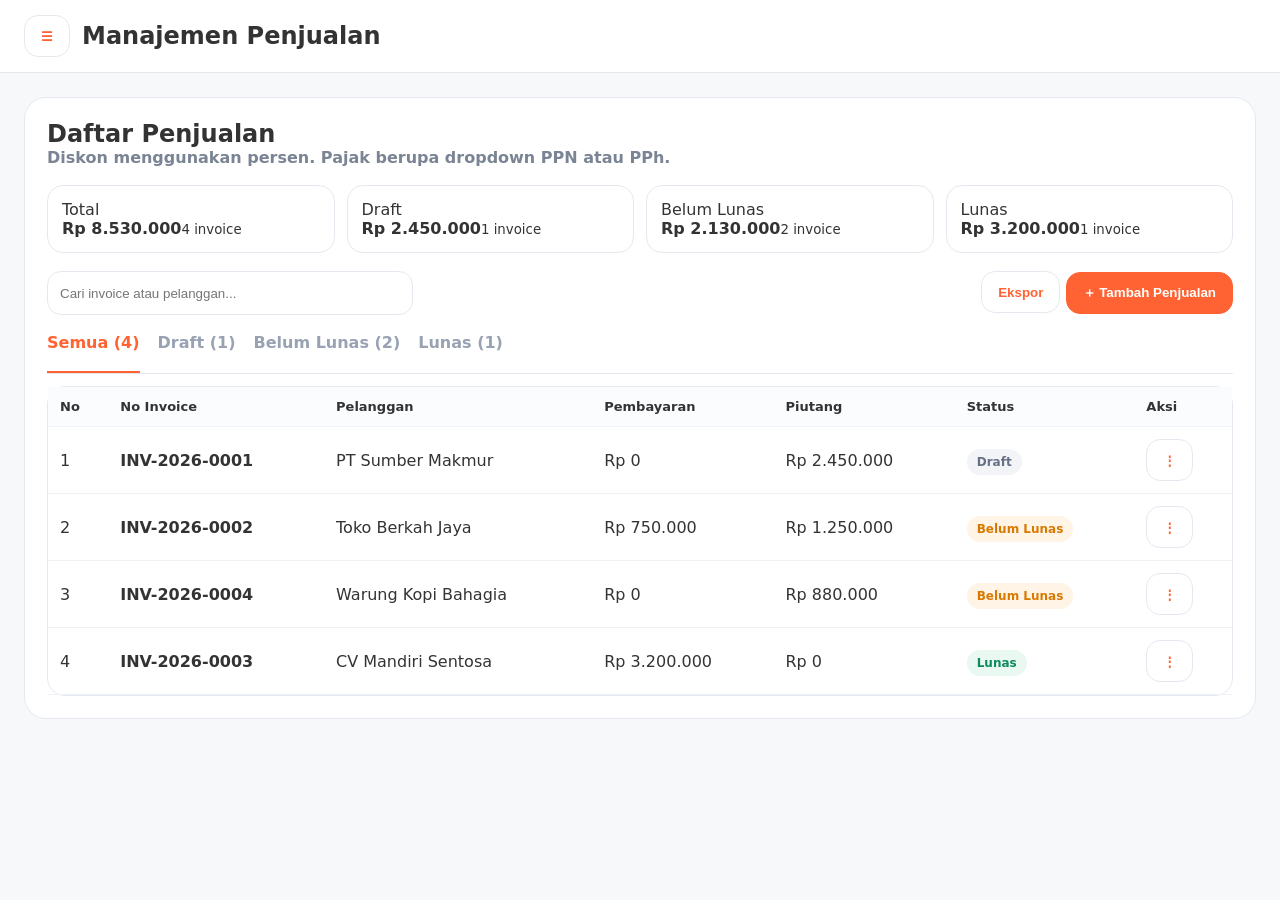
==== commit f43dbece: "Set sales discount percent and tax dropdown PPN PPh" ====
--- a/prototype-penjualan-groapp/index.html
+++ b/prototype-penjualan-groapp/index.html
@@ -1 +1 @@
-<!doctype html><html lang="id"><head><meta charset="utf-8"><meta name="viewport" content="width=device-width,initial-scale=1"><title>Prototype Penjualan</title><style>:root{--g:#008466;--o:#ff6333;--bg:#f7f8fa;--l:#e5e9ef;--m:#7a8494;--r:#d92d20}*{box-sizing:border-box}body{margin:0;background:var(--bg);font-family:Inter,system-ui,-apple-system,Segoe UI,sans-serif;color:#323740}button,input,select,textarea{font:inherit}button{cursor:pointer}.app{display:flex;min-height:100vh}.side{width:290px;background:#fff;border-right:1px solid var(--l);padding:24px;transition:.2s}.app.hide .side{width:0;padding:0;overflow:hidden}.logo{font-size:21px;font-weight:900;color:var(--g);margin-bottom:24px}.logo:before{content:'✳';margin-right:10px}.nav div{height:42px;border-radius:13px;padding:11px 12px;margin:4px 0;font-weight:750}.nav .on{background:#fff0eb;color:var(--o)}.main{flex:1;min-width:0}.top{height:72px;background:#fff;border-bottom:1px solid var(--l);display:flex;align-items:center;justify-content:space-between;padding:0 26px}.topL{display:flex;gap:12px;align-items:center}.tog{width:42px;height:42px;border:1px solid var(--l);border-radius:14px;background:#fff;color:var(--o)}.title{font-size:24px;font-weight:900}.prof{width:42px;height:42px;border-radius:50%;background:var(--g);color:white;display:grid;place-items:center;font-weight:900}.content{padding:26px}.page{max-width:1260px}.card{background:#fff;border:1px solid var(--l);border-radius:24px;padding:22px;margin-bottom:18px}.head{display:flex;justify-content:space-between;gap:18px;margin-bottom:20px}.h1{font-size:24px;font-weight:900;margin:0 0 8px}.h2{font-size:18px;font-weight:900;margin:0 0 16px}.muted{color:var(--m);font-weight:700}.hint{font-size:13px;color:#8290a2;background:#f8fafc;border:1px solid #edf1f4;border-radius:14px;padding:10px 12px;max-width:600px}.sum{display:grid;grid-template-columns:repeat(4,1fr);gap:14px}.sum>div{border:1px solid var(--l);border-radius:18px;padding:16px}.sum b{font-size:23px}.tools{display:flex;justify-content:space-between;gap:12px;flex-wrap:wrap;margin:18px 0}.search{height:42px;border:1px solid var(--l);border-radius:16px;padding:0 14px;width:360px;display:flex;align-items:center;gap:8px;color:var(--m);background:#fff}.search input{border:0;outline:0;width:100%;background:transparent}.btn{height:42px;border-radius:16px;border:1px solid var(--l);background:#fff;padding:0 18px;font-weight:850;color:var(--o)}.btn.primary{background:var(--o);border-color:var(--o);color:white}.btn.danger{color:var(--r);border-color:#ffd0d0;background:#fff5f5}.tabs{display:flex;gap:22px;border-bottom:1px solid var(--l);overflow:auto}.tab{height:40px;color:#94a0b1;font-weight:900;white-space:nowrap}.tab.on{color:var(--o);border-bottom:2px solid var(--o)}table{width:100%;border-collapse:collapse}th,td{padding:14px;border-bottom:1px solid #eef1f5;text-align:left}th{background:#fbfcfd;font-size:13px}.table{border:1px solid var(--l);border-radius:18px;overflow:visible;margin-top:12px}.badge{border-radius:99px;padding:6px 10px;font-size:12px;font-weight:900}.draft{background:#f2f4f7;color:#667085}.unpaid{background:#fff4e5;color:#d87900}.paid{background:#e9f8f1;color:#0d8a5f}.void{background:#f4f0ff;color:#6941c6}.canceled{background:#fff0f0;color:#c5221f}.kebab{width:34px;height:34px;border:1px solid transparent;border-radius:10px;background:white;font-size:22px}.menu,.shareMenu{display:none;position:absolute;right:8px;top:44px;width:220px;background:white;border:1px solid var(--l);border-radius:14px;padding:8px;box-shadow:0 14px 28px #0001;z-index:20}.shareMenu{right:0;top:48px}.menu.show,.shareMenu.show{display:block}.mi{padding:9px;border-radius:10px;font-weight:800;cursor:pointer}.mi:hover{background:#f6f8fa}.mi.danger{color:var(--r)}.grid{display:grid;grid-template-columns:repeat(3,1fr);gap:14px}.grid2{display:grid;grid-template-columns:repeat(2,1fr);gap:14px}.field{display:flex;flex-direction:column;gap:7px}.field label{font-size:13px;font-weight:900;color:#687386}.field input,.field select,.field textarea{height:44px;border:1px solid var(--l);border-radius:14px;padding:0 12px;outline:0;background:white}.field textarea{height:110px;padding:12px}.field input:disabled,.field select:disabled,.field textarea:disabled{background:#f8fafc;color:#687386}.lineTable{border:1px solid var(--l);border-radius:18px;overflow:auto}.lineTable table{min-width:1380px;table-layout:fixed}.lineTable th,.lineTable td{padding:10px}.lineTable input,.lineTable select{height:40px;border:1px solid var(--l);border-radius:12px;padding:0 9px;width:100%;outline:0}.money{position:relative}.money span{position:absolute;left:10px;top:10px;color:#8c97a8;font-weight:850}.money input{padding-left:34px;text-align:right}.upload{height:110px;border:1px dashed #cfd7e2;border-radius:18px;background:#fbfcfd;display:flex;align-items:center;justify-content:center;text-align:center;color:#7b8797;font-weight:750}.summary{display:grid;grid-template-columns:1fr 1fr;gap:18px}.box{background:#fbfcfd;border:1px solid #eef1f5;border-radius:18px;padding:16px}.line,.total{display:flex;justify-content:space-between;gap:12px;align-items:center;border-bottom:1px dashed #dfe5ec;padding:10px 0;font-weight:850;color:#667085}.line b{color:#333}.total{border:0;color:#333;font-size:20px}.actions{display:flex;justify-content:flex-end;gap:10px;flex-wrap:wrap;margin-top:18px}.actionDrop{position:relative;display:inline-block}.sticky{position:sticky;bottom:0;background:white;border-top:1px solid var(--l);padding:14px 0 0;margin-top:20px}.hidden{display:none}.toast{position:fixed;right:24px;bottom:24px;background:white;border:1px solid var(--l);border-radius:18px;padding:16px;box-shadow:0 16px 34px #0001;opacity:0;transform:translateY(20px);transition:.2s;z-index:80}.toast.show{opacity:1;transform:translateY(0)}.modal{position:fixed;inset:0;background:#18202a55;display:none;align-items:center;justify-content:center;padding:24px;z-index:60}.modal.show{display:flex}.modalbox{width:min(620px,100%);background:white;border:1px solid var(--l);border-radius:24px;padding:24px;box-shadow:0 24px 70px #0002}.modalHead{display:flex;justify-content:space-between;gap:12px;margin-bottom:16px}.x{border:0;background:#f3f5f8;border-radius:12px;width:38px;height:38px;font-weight:900}@media(max-width:1100px){.sum,.grid,.grid2,.summary{grid-template-columns:1fr}.side{position:fixed;z-index:30;inset:0 auto 0 0}.app.hide .side{transform:translateX(-100%);width:290px}.content{padding:16px}.head{flex-direction:column}}</style></head><body><div class="app hide" id="app"><aside class="side"><div class="logo">GroApp Accounting</div><nav class="nav"><div class="grp"><div>⌂ Dashboard</div><div>◉ Chart of Account</div><div>▤ Kas & Bank</div></div><div class="grp"><div>☏ Kontak</div><div>□ Produk</div><div>◇ Jasa</div><div class="on">▦ Penjualan</div><div>▤ Pembelian</div><div>☷ Laporan</div></div></nav></aside><main class="main"><header class="top"><div class="topL"><button class="tog" onclick="app.classList.toggle('hide')">☰</button><div class="title" id="ptitle">Manajemen Penjualan</div></div><div class="prof">P</div></header><section class="content"><div id="listPage" class="page card"><div class="head"><div><div class="h1">Daftar Penjualan</div><div class="muted">Sumber Data · PT Sumber Makmur</div></div><div class="hint">Void tersedia di detail invoice Belum Lunas yang belum memiliki pembayaran sama sekali.</div></div><div class="sum"><div>Total Penjualan<br><b id="sTotal">Rp 0</b><small id="cTotal"></small></div><div>Draft<br><b id="sDraft">Rp 0</b><small id="cDraft"></small></div><div>Belum Lunas<br><b id="sUnpaid">Rp 0</b><small id="cUnpaid"></small></div><div>Lunas<br><b id="sPaid">Rp 0</b><small id="cPaid"></small></div></div><div class="tools"><div class="search">⌕ <input id="q" placeholder="Cari invoice atau pelanggan..."></div><div><button class="btn" onclick="toast('Ekspor','File daftar penjualan sedang disiapkan.')">Ekspor</button> <button class="btn primary" onclick="openForm()">＋ Tambah Penjualan</button></div></div><div class="tabs"><div class="tab on" data-f="all" id="tabAll"></div><div class="tab" data-f="draft" id="tabDraft"></div><div class="tab" data-f="unpaid" id="tabUnpaid"></div><div class="tab" data-f="paid" id="tabPaid"></div></div><div class="table"><table><thead><tr><th>No</th><th>No Invoice</th><th>Nama Pelanggan</th><th>Pembayaran</th><th>Piutang</th><th>Status</th><th style="width:90px">Aksi</th></tr></thead><tbody id="tbody"></tbody></table></div></div><div id="workPage" class="page hidden"></div></section></main></div><div class="modal" id="confirmModal"><div class="modalbox"><div class="modalHead"><div><div class="h1" id="confirmTitle">Konfirmasi</div><div class="muted" id="confirmText"></div></div><button class="x" onclick="closeConfirm()">×</button></div><div class="actions"><button class="btn" onclick="closeConfirm()">Batal</button><button class="btn danger" id="confirmYes">Ya</button></div></div></div><div class="toast" id="toastBox"><b id="tt"></b><div id="tb" class="muted"></div></div><script>const master={"Jasa Perawatan Asset":{desc:"Jasa maintenance aset kantor",unit:"Paket",price:2000000},"Susu Ultra Milk":{desc:"Susu UHT ukuran 1 liter",unit:"Pcs",price:25000},"Air Mineral Aqua":{desc:"Air mineral 600 ml",unit:"Botol",price:4000},"Jasa Instalasi":{desc:"Jasa instalasi perangkat",unit:"Paket",price:1750000},"Paket Produk":{desc:"Paket produk grosir",unit:"Paket",price:3000000},"Produk Grosir":{desc:"Produk penjualan grosir",unit:"Paket",price:5600000}};let sales=[{no:'INV-2026-0001',cust:'PT Sumber Makmur',sales:'Dimas',paid:0,due:2450000,status:'draft',date:'2026-07-08',items:[['Susu Ultra Milk','Susu UHT ukuran 1 liter',2,'Pcs',25000,0,0]]},{no:'INV-2026-0002',cust:'Toko Berkah Jaya',sales:'Shania',paid:750000,due:1250000,status:'unpaid',date:'2026-07-08',items:[['Jasa Perawatan Asset','Jasa maintenance aset kantor',1,'Paket',2000000,0,0]]},{no:'INV-2026-0003',cust:'CV Mandiri Sentosa',sales:'Tiara',paid:3200000,due:0,status:'paid',date:'2026-07-07',items:[['Air Mineral Aqua','Air mineral 600 ml',10,'Botol',320000,0,0]]},{no:'INV-2026-0004',cust:'Warung Kopi Bahagia',sales:'Dimas',paid:0,due:880000,status:'unpaid',date:'2026-07-07',items:[['Susu Ultra Milk','Susu UHT ukuran 1 liter',4,'Pcs',220000,0,0]]},{no:'INV-2026-0005',cust:'PT Maju Bersama',sales:'Shania',paid:0,due:1750000,status:'draft',date:'2026-07-06',items:[['Jasa Instalasi','Jasa instalasi perangkat',1,'Paket',1750000,0,0]]},{no:'INV-2026-0006',cust:'Koperasi Sejahtera',sales:'Tiara',paid:2100000,due:900000,status:'unpaid',date:'2026-07-05',items:[['Paket Produk','Paket produk grosir',1,'Paket',3000000,0,0]]},{no:'INV-2026-0007',cust:'Nusantara Mart',sales:'Dimas',paid:5600000,due:0,status:'paid',date:'2026-07-04',items:[['Produk Grosir','Produk penjualan grosir',1,'Paket',5600000,0,0]]}];let filter='all',query='',rows=[],editingIndex=null,pending=null;const rp=n=>'Rp '+new Intl.NumberFormat('id-ID').format(Math.max(0,+n||0)),nf=n=>new Intl.NumberFormat('id-ID').format(Math.max(0,+n||0)),num=s=>+(String(s||'').replace(/[^0-9]/g,''))||0,label=s=>s==='draft'?'Draft':s==='unpaid'?'Belum Lunas':s==='paid'?'Lunas':s==='void'?'Void':'Dibatalkan';function toast(a,b){tt.textContent=a;tb.textContent=b;toastBox.classList.add('show');setTimeout(()=>toastBox.classList.remove('show'),2400)}function showList(){workPage.classList.add('hidden');listPage.classList.remove('hidden');ptitle.textContent='Manajemen Penjualan';renderList()}function hideList(t){listPage.classList.add('hidden');workPage.classList.remove('hidden');ptitle.textContent=t}function counts(){return{all:sales.length,draft:sales.filter(x=>x.status==='draft').length,unpaid:sales.filter(x=>x.status==='unpaid').length,paid:sales.filter(x=>x.status==='paid').length}}function renderTabs(){let c=counts();tabAll.textContent=`Semua (${c.all})`;tabDraft.textContent=`Draft (${c.draft})`;tabUnpaid.textContent=`Belum Lunas (${c.unpaid})`;tabPaid.textContent=`Lunas (${c.paid})`}function menu(s,i){let d=`<div class="mi" onclick="showDetail(${i})">Lihat Detail</div>`;if(s==='draft')return d+`<div class="mi" onclick="openForm(${i})">Edit</div><div class="mi danger" onclick="askDelete(${i})">Hapus</div>`;if(s==='unpaid')return d+`<div class="mi" onclick="showPayment(${i})">Update Pembayaran</div><div class="mi danger" onclick="askCancel(${i})">Batalkan</div>`;return d}function renderList(){renderTabs();let data=sales.map((x,i)=>({x,i})).filter(o=>(filter==='all'||o.x.status===filter)&&(!query||o.x.no.toLowerCase().includes(query)||o.x.cust.toLowerCase().includes(query)));tbody.innerHTML=data.map(({x,i},idx)=>`<tr><td>${idx+1}</td><td><b>${x.no}</b></td><td>${x.cust}</td><td>${rp(x.paid)}</td><td>${rp(x.due)}</td><td><span class="badge ${x.status}">${label(x.status)}</span></td><td style="position:relative"><button class="kebab" onclick="toggleMenu(event,this)">⋮</button><div class="menu">${menu(x.status,i)}</div></td></tr>`).join('');let s={total:[0,0],draft:[0,0],unpaid:[0,0],paid:[0,0]};sales.forEach(x=>{let v=x.paid+x.due;s.total[0]++;s.total[1]+=v;if(s[x.status]){s[x.status][0]++;s[x.status][1]+=x.status==='unpaid'?x.due:v}});sTotal.textContent=rp(s.total[1]);cTotal.textContent=s.total[0]+' invoice';sDraft.textContent=rp(s.draft[1]);cDraft.textContent=s.draft[0]+' invoice';sUnpaid.textContent=rp(s.unpaid[1]);cUnpaid.textContent=s.unpaid[0]+' invoice';sPaid.textContent=rp(s.paid[1]);cPaid.textContent=s.paid[0]+' invoice'}function toggleMenu(e,b){e.stopPropagation();document.querySelectorAll('.menu,.shareMenu').forEach(m=>{if(m!==b.nextElementSibling)m.classList.remove('show')});b.nextElementSibling.classList.toggle('show')}function toggleShare(e,b){e.stopPropagation();document.querySelectorAll('.menu,.shareMenu').forEach(m=>{if(m!==b.nextElementSibling)m.classList.remove('show')});b.nextElementSibling.classList.toggle('show')}document.addEventListener('click',()=>document.querySelectorAll('.menu,.shareMenu').forEach(m=>m.classList.remove('show')));function shareButton(){return `<div class="actionDrop"><button class="btn" onclick="toggleShare(event,this)">Bagikan/Cetak</button><div class="shareMenu"><div class="mi" onclick="docAct('Unduh')">Unduh</div><div class="mi" onclick="docAct('Bagikan via Email')">Bagikan via Email</div><div class="mi" onclick="docAct('Cetak')">Cetak</div></div></div>`}function docAct(a){toast('Aksi dokumen',`${a} invoice dipilih.`)}function askDelete(i){confirmTitle.textContent='Hapus Penjualan?';confirmText.textContent=`Data ${sales[i].no} akan dihapus.`;pending=()=>{sales.splice(i,1);closeConfirm();toast('Penjualan dihapus','Data draft berhasil dihapus.');showList()};confirmModal.classList.add('show')}function askCancel(i){confirmTitle.textContent='Batalkan Penjualan?';confirmText.textContent=`Invoice ${sales[i].no} akan dibatalkan.`;pending=()=>{sales[i].status='canceled';filter='all';closeConfirm();toast('Penjualan dibatalkan',`${sales[i].no} sudah dibatalkan.`);showList()};confirmModal.classList.add('show')}function askVoid(i){confirmTitle.textContent='Void Invoice?';confirmText.textContent=`Invoice ${sales[i].no} akan berubah menjadi Void dan tidak dapat diedit.`;pending=()=>{sales[i].status='void';sales[i].due=0;filter='all';closeConfirm();toast('Invoice void',`${sales[i].no} sudah berubah menjadi Void.`);showDetail(i)};confirmModal.classList.add('show')}function closeConfirm(){confirmModal.classList.remove('show');pending=null}confirmYes.onclick=()=>pending&&pending();function seed(s){rows=[];(s?.items||[['','','',1,'',0,0]]).forEach(it=>rows.push({p:it[0]||'',d:it[1]||'',q:it[2]||1,u:it[3]||'',h:it[4]||0,disc:it[5]||0,tax:it[6]||0}))}function lineBase(x){return(+x.q||0)*(+x.h||0)}function lineTotal(x){return Math.max(0,lineBase(x)-num(x.disc)+num(x.tax))}function calc(){let before=rows.reduce((a,x)=>a+lineBase(x),0),disc=rows.reduce((a,x)=>a+num(x.disc),0),tax=rows.reduce((a,x)=>a+num(x.tax),0),total=Math.max(0,before-disc+tax),paid=num(dp?.value),dueAmt=total-paid;beforeDisc.textContent=rp(before);discTotal.textContent=rp(disc);afterDisc.textContent=rp(before-disc);taxTotal.textContent=rp(tax);feeTotal.textContent=rp(0);tot.textContent=rp(total);due.textContent=rp(dueAmt);return{total,due:dueAmt}}function addRow(){rows.push({p:'',d:'',q:1,u:'',h:0,disc:0,tax:0});renderRows()}function applyMaster(i,v){rows[i].p=v;if(master[v]){rows[i].d=master[v].desc;rows[i].u=master[v].unit;rows[i].h=master[v].price}renderRows()}function moneyInput(i,key,el){rows[i][key]=num(el.value);el.value=rows[i][key]?nf(rows[i][key]):'';calc()}function renderRows(ro=false){let dis=ro?'disabled':'';items.innerHTML=rows.map((x,i)=>`<tr><td><select ${dis} onchange="applyMaster(${i},this.value)"><option value="">Pilih Produk/Jasa</option>${Object.keys(master).map(k=>`<option ${x.p===k?'selected':''}>${k}</option>`).join('')}</select></td><td><input ${dis} value="${x.d}" placeholder="Deskripsi" oninput="rows[${i}].d=this.value"></td><td><input ${dis} value="${x.q}" type="number" oninput="rows[${i}].q=this.value;renderRows()"></td><td><input ${dis} value="${x.u}" placeholder="Satuan" oninput="rows[${i}].u=this.value"></td><td><div class="money"><span>Rp</span><input ${dis} value="${x.h?nf(x.h):''}" oninput="moneyInput(${i},'h',this);renderRows()"></div></td><td><div class="money"><span>Rp</span><input ${dis} value="${x.disc?nf(x.disc):''}" placeholder="0" oninput="moneyInput(${i},'disc',this)"></div></td><td><div class="money"><span>Rp</span><input ${dis} value="${x.tax?nf(x.tax):''}" placeholder="0" oninput="moneyInput(${i},'tax',this)"></div></td><td><div class="money"><span>Rp</span><input disabled value="${nf(lineTotal(x))}"></div></td><td>${ro?'':`<button class="btn danger" style="padding:0 10px" onclick="rows.splice(${i},1);renderRows()">Hapus</button>`}</td></tr>`).join('');calc()}function formHtml(title,ro=false,pay=false){let dis=ro||pay?'disabled':'';return `<div class="head"><div><button class="btn" onclick="showList()">← Kembali</button><div class="h1" style="margin-top:14px">${title}</div><div class="muted">${pay?'Hanya pembayaran yang bisa diubah.':ro?'Mode view only.':'Mode edit transaksi.'}</div></div><div class="actions">${ro?shareButton():''}</div></div><div class="card"><div class="h2">Informasi Invoice</div><div class="grid"><div class="field"><label>Pelanggan</label><select id="cust" ${dis}><option>PT Sumber Makmur</option><option>Toko Berkah Jaya</option><option>CV Mandiri Sentosa</option><option>Warung Kopi Bahagia</option></select></div><div class="field"><label>Nama Sales</label><input id="salesName" ${dis} placeholder="Masukkan nama sales"></div><div class="field"><label>No invoice</label><input id="inv" ${dis}></div><div class="field"><label>Status invoice</label><select id="st" ${dis}><option value="draft">Draft</option><option value="unpaid">Belum Lunas</option><option value="paid">Lunas</option></select></div><div class="field"><label>Tanggal transaksi</label><input type="date" id="date" ${dis}></div></div></div><div class="card"><div class="h2">Daftar Produk / Jasa</div><div class="lineTable"><table><thead><tr><th style="width:210px">Produk/Jasa</th><th>Deskripsi</th><th style="width:90px">Qty</th><th style="width:120px">Satuan</th><th>Harga</th><th>Diskon</th><th>Pajak</th><th>Jumlah</th><th style="width:90px"></th></tr></thead><tbody id="items"></tbody></table></div>${ro||pay?'':'<button class="btn" style="margin-top:14px" onclick="addRow()">＋ Tambah produk/jasa</button>'}</div><div class="card"><div class="h2">Pesan dan Attachment</div><div class="grid2"><div class="field"><label>Pesan</label><textarea ${dis} placeholder="Tulis pesan untuk pelanggan..."></textarea></div><div class="upload">Klik atau seret file ke area ini<br><small>File maksimal 10 MB</small></div></div></div>${pay?paymentHtml():''}<div class="card"><div class="h2">Ringkasan Penjualan</div><div class="summary"><div class="box"><div class="line"><span>Total sebelum diskon</span><b id="beforeDisc">Rp 0</b></div><div class="line"><span>Total diskon</span><b id="discTotal">Rp 0</b></div><div class="line"><span>Subtotal setelah diskon</span><b id="afterDisc">Rp 0</b></div><div class="line"><span>Total pajak</span><b id="taxTotal">Rp 0</b></div></div><div class="box"><div class="line"><span>Biaya tambahan</span><b id="feeTotal">Rp 0</b></div><div class="total"><span>Total</span><span id="tot">Rp 0</span></div><div class="line"><span>Uang muka</span><input class="mini" id="dp" ${dis} placeholder="Rp 0"></div><div class="total"><span>Sisa tagihan</span><span id="due">Rp 0</span></div></div></div><div class="actions sticky" id="formActions"></div></div>`}function paymentHtml(){return `<div class="card"><div class="h2">Update Pembayaran</div><div class="grid"><div class="field"><label>Tanggal pembayaran</label><input type="date" id="payDate"></div><div class="field"><label>Nominal yang dibayarkan</label><input id="payAmount" placeholder="Rp 0"></div><div class="field"><label>Sisa pembayaran</label><input id="payRemain" disabled></div><div class="field"><label>Status setelah pembayaran</label><input id="payStatus" disabled></div></div></div>`}function openForm(i=null){editingIndex=i;hideList(i===null?'Tambah Penjualan':'Edit Penjualan');workPage.innerHTML=formHtml(i===null?'Tambah Penjualan':'Edit Penjualan');let s=i==null?null:sales[i];seed(s);cust.value=s?.cust||'PT Sumber Makmur';salesName.value=s?.sales||'';inv.value=s?.no||'';date.value=s?.date||'';st.value=s?.status||'draft';dp.value=s?.paid?rp(s.paid):'';renderRows();formActions.innerHTML=`<button class="btn" onclick="showList()">Batal</button><button class="btn primary" onclick="saveTx()">Simpan</button>`}function showDetail(i){let s=sales[i];hideList('Detail Penjualan');workPage.innerHTML=formHtml('Detail Penjualan',true);seed(s);cust.value=s.cust;salesName.value=s.sales||'';inv.value=s.no;date.value=s.date;if(st.querySelector(`option[value="${s.status}"]`))st.value=s.status;dp.value=s.paid?rp(s.paid):'';renderRows(true);let b=`<button class="btn" onclick="showList()">Kembali</button>`;let doc=s.status==='draft'?b+`<button class="btn" onclick="openForm(${i})">Edit</button><button class="btn danger" onclick="askDelete(${i})">Hapus</button>`:s.status==='unpaid'?b+`<button class="btn" onclick="showPayment(${i})">Update Pembayaran</button><button class="btn danger" onclick="askCancel(${i})">Batalkan</button>${s.paid===0?`<button class="btn danger" onclick="askVoid(${i})">Void</button>`:''}`:b;formActions.innerHTML=doc}function showPayment(i){let s=sales[i];hideList('Update Pembayaran');workPage.innerHTML=formHtml('Update Pembayaran',false,true);editingIndex=i;seed(s);cust.value=s.cust;salesName.value=s.sales||'';inv.value=s.no;date.value=s.date;st.value=s.status;dp.value=s.paid?rp(s.paid):'';renderRows(true);payDate.value=new Date().toISOString().slice(0,10);payRemain.value=rp(s.due);payStatus.value='Belum Lunas';payAmount.oninput=()=>{let left=Math.max(0,s.due-num(payAmount.value));payRemain.value=rp(left);payStatus.value=left===0?'Lunas':'Belum Lunas'};formActions.innerHTML=`<button class="btn" onclick="showList()">Batal</button><button class="btn primary" onclick="savePayment(${i})">Simpan Pembayaran</button>`}function savePayment(i){let p=num(payAmount.value);if(p<=0){toast('Nominal belum diisi','Isi nominal pembayaran dulu.');return}let s=sales[i],a=Math.min(p,s.due);s.paid+=a;s.due=Math.max(0,s.due-a);s.status=s.due===0?'paid':'unpaid';filter=s.status;setTab(filter);toast('Pembayaran tersimpan',`${s.no} sekarang ${label(s.status)}.`);showList()}function saveTx(){let c=calc(),status=st.value,no=inv.value||`INV-2026-${String(sales.length+1).padStart(4,'0')}`,paid=status==='paid'?c.total:num(dp.value),dueAmt=Math.max(0,c.total-paid);if(status==='draft'){paid=0;dueAmt=c.total}let obj={no,cust:cust.value||'Pelanggan Baru',sales:salesName.value||'',paid,due:dueAmt,status,date:date.value||new Date().toISOString().slice(0,10),items:rows.map(x=>[x.p||'Produk / Jasa',x.d||'',+x.q||1,x.u||'',+x.h||0,num(x.disc),num(x.tax)])};editingIndex==null?sales.unshift(obj):sales[editingIndex]=obj;filter=status;setTab(status);toast('Transaksi tersimpan',`Invoice ${no} masuk ke ${label(status)}.`);showList()}function setTab(f){document.querySelectorAll('.tab').forEach(t=>t.classList.toggle('on',t.dataset.f===f))}q.oninput=e=>{query=e.target.value.toLowerCase();renderList()};document.querySelectorAll('.tab').forEach(t=>t.onclick=()=>{setTab(t.dataset.f);filter=t.dataset.f;renderList()});renderList();</script></body></html>+<!doctype html><html lang="id"><head><meta charset="utf-8"><meta name="viewport" content="width=device-width,initial-scale=1"><title>Prototype Penjualan</title><style>body{margin:0;background:#f7f8fa;font-family:Inter,system-ui,sans-serif;color:#333}.app{display:flex;min-height:100vh}.side{width:260px;background:#fff;border-right:1px solid #e5e9ef;padding:24px}.hide .side{display:none}.logo{font-size:21px;font-weight:900;color:#008466;margin-bottom:20px}.nav div{padding:11px;border-radius:12px;font-weight:750}.nav .on{background:#fff0eb;color:#ff6333}.main{flex:1}.top{height:72px;background:#fff;border-bottom:1px solid #e5e9ef;display:flex;align-items:center;gap:12px;padding:0 24px}.tog,.btn{height:42px;border:1px solid #e5e9ef;border-radius:14px;background:#fff;color:#ff6333;font-weight:850;padding:0 16px;cursor:pointer}.primary{background:#ff6333;color:#fff;border-color:#ff6333}.danger{color:#d92d20;border-color:#ffd0d0;background:#fff5f5}.content{padding:24px}.page{max-width:1260px}.card{background:#fff;border:1px solid #e5e9ef;border-radius:22px;padding:22px;margin-bottom:18px}.head{display:flex;justify-content:space-between;gap:16px;margin-bottom:18px}.h1{font-size:24px;font-weight:900}.h2{font-size:18px;font-weight:900;margin-bottom:14px}.muted{color:#7a8494;font-weight:700}.sum{display:grid;grid-template-columns:repeat(4,1fr);gap:12px}.sum>div{border:1px solid #e5e9ef;border-radius:16px;padding:14px}.tools{display:flex;justify-content:space-between;gap:12px;margin:18px 0}.search{height:42px;border:1px solid #e5e9ef;border-radius:14px;padding:0 12px;width:340px}.tabs{display:flex;gap:18px;border-bottom:1px solid #e5e9ef}.tab{height:38px;font-weight:900;color:#98a2b3;cursor:pointer}.tab.on{color:#ff6333;border-bottom:2px solid #ff6333}table{width:100%;border-collapse:collapse}th,td{padding:12px;border-bottom:1px solid #eef1f5;text-align:left}th{background:#fbfcfd;font-size:13px}.table{border:1px solid #e5e9ef;border-radius:18px;margin-top:12px;overflow:visible}.badge{border-radius:99px;padding:6px 10px;font-size:12px;font-weight:900}.draft{background:#f2f4f7;color:#667085}.unpaid{background:#fff4e5;color:#d87900}.paid{background:#e9f8f1;color:#0d8a5f}.void{background:#f4f0ff;color:#6941c6}.canceled{background:#fff0f0;color:#c5221f}.menu{display:none;position:absolute;right:8px;top:40px;width:210px;background:#fff;border:1px solid #e5e9ef;border-radius:14px;padding:8px;box-shadow:0 14px 28px #0001;z-index:10}.menu.show{display:block}.mi{padding:9px;border-radius:10px;font-weight:800;cursor:pointer}.mi:hover{background:#f6f8fa}.grid{display:grid;grid-template-columns:repeat(3,1fr);gap:14px}.field{display:flex;flex-direction:column;gap:7px}.field label{font-size:13px;font-weight:900;color:#667085}.field input,.field select,.field textarea{height:42px;border:1px solid #e5e9ef;border-radius:12px;padding:0 10px}.field textarea{height:100px;padding:10px}.field input:disabled,.field select:disabled,.field textarea:disabled{background:#f8fafc}.lineTable{border:1px solid #e5e9ef;border-radius:16px;overflow:auto}.lineTable table{min-width:1400px}.lineTable input,.lineTable select{height:38px;border:1px solid #e5e9ef;border-radius:10px;padding:0 8px;width:100%}.summary{display:grid;grid-template-columns:1fr 1fr;gap:16px}.box{background:#fbfcfd;border:1px solid #eef1f5;border-radius:16px;padding:14px}.line,.total{display:flex;justify-content:space-between;border-bottom:1px dashed #dfe5ec;padding:10px 0;font-weight:850}.total{font-size:19px;border:0}.actions{display:flex;justify-content:flex-end;gap:10px;flex-wrap:wrap;margin-top:18px}.hidden{display:none}.modal{position:fixed;inset:0;background:#18202a55;display:none;align-items:center;justify-content:center;padding:24px;z-index:99}.modal.show{display:flex}.modalbox{width:min(560px,100%);background:white;border-radius:22px;padding:22px}.toast{position:fixed;right:22px;bottom:22px;background:white;border:1px solid #e5e9ef;border-radius:16px;padding:14px;box-shadow:0 14px 28px #0001;display:none}.toast.show{display:block}@media(max-width:900px){.sum,.grid,.summary{grid-template-columns:1fr}.side{display:none}.tools,.head{flex-direction:column}}</style></head><body><div class="app hide" id="app"><aside class="side"><div class="logo">GroApp Accounting</div><div class="nav"><div>Dashboard</div><div>Kas & Bank</div><div>Kontak</div><div>Produk</div><div class="on">Penjualan</div><div>Pembelian</div></div></aside><main class="main"><div class="top"><button class="tog" onclick="app.classList.toggle('hide')">☰</button><div class="h1" id="ptitle">Manajemen Penjualan</div></div><div class="content"><div id="listPage" class="page card"><div class="head"><div><div class="h1">Daftar Penjualan</div><div class="muted">Diskon menggunakan persen. Pajak berupa dropdown PPN atau PPh.</div></div></div><div class="sum"><div>Total<br><b id="sTotal"></b><small id="cTotal"></small></div><div>Draft<br><b id="sDraft"></b><small id="cDraft"></small></div><div>Belum Lunas<br><b id="sUnpaid"></b><small id="cUnpaid"></small></div><div>Lunas<br><b id="sPaid"></b><small id="cPaid"></small></div></div><div class="tools"><input id="q" class="search" placeholder="Cari invoice atau pelanggan..."><div><button class="btn">Ekspor</button> <button class="btn primary" onclick="openForm()">＋ Tambah Penjualan</button></div></div><div class="tabs"><div class="tab on" data-f="all" id="tabAll"></div><div class="tab" data-f="draft" id="tabDraft"></div><div class="tab" data-f="unpaid" id="tabUnpaid"></div><div class="tab" data-f="paid" id="tabPaid"></div></div><div class="table"><table><thead><tr><th>No</th><th>No Invoice</th><th>Pelanggan</th><th>Pembayaran</th><th>Piutang</th><th>Status</th><th>Aksi</th></tr></thead><tbody id="tbody"></tbody></table></div></div><div id="workPage" class="page hidden"></div></div></main></div><div class="modal" id="confirmModal"><div class="modalbox"><div class="h1" id="confirmTitle">Konfirmasi</div><p class="muted" id="confirmText"></p><div class="actions"><button class="btn" onclick="closeConfirm()">Batal</button><button class="btn danger" id="confirmYes">Ya</button></div></div></div><div class="toast" id="toastBox"><b id="tt"></b><div id="tb" class="muted"></div></div><script>const master={"Jasa Perawatan Asset":{desc:"Jasa maintenance aset kantor",unit:"Paket",price:2000000},"Susu Ultra Milk":{desc:"Susu UHT ukuran 1 liter",unit:"Pcs",price:25000},"Air Mineral Aqua":{desc:"Air mineral 600 ml",unit:"Botol",price:4000},"Jasa Instalasi":{desc:"Jasa instalasi perangkat",unit:"Paket",price:1750000}};let sales=[{no:'INV-2026-0001',cust:'PT Sumber Makmur',sales:'Dimas',paid:0,due:2450000,status:'draft',date:'2026-07-08',items:[['Susu Ultra Milk','Susu UHT ukuran 1 liter',2,'Pcs',25000,0,'PPN',11]]},{no:'INV-2026-0002',cust:'Toko Berkah Jaya',sales:'Shania',paid:750000,due:1250000,status:'unpaid',date:'2026-07-08',items:[['Jasa Perawatan Asset','Jasa maintenance aset kantor',1,'Paket',2000000,0,'PPN',11]]},{no:'INV-2026-0004',cust:'Warung Kopi Bahagia',sales:'Dimas',paid:0,due:880000,status:'unpaid',date:'2026-07-07',items:[['Susu Ultra Milk','Susu UHT ukuran 1 liter',4,'Pcs',220000,0,'PPN',11]]},{no:'INV-2026-0003',cust:'CV Mandiri Sentosa',sales:'Tiara',paid:3200000,due:0,status:'paid',date:'2026-07-07',items:[['Air Mineral Aqua','Air mineral 600 ml',10,'Botol',320000,0,'PPN',11]]}];let filter='all',query='',rows=[],editingIndex=null,pending=null;const rp=n=>'Rp '+new Intl.NumberFormat('id-ID').format(Math.max(0,+n||0)),nf=n=>new Intl.NumberFormat('id-ID').format(Math.max(0,+n||0)),num=s=>+(String(s||'').replace(/[^0-9]/g,''))||0,label=s=>s==='draft'?'Draft':s==='unpaid'?'Belum Lunas':s==='paid'?'Lunas':s==='void'?'Void':'Dibatalkan';function toast(a,b){tt.textContent=a;tb.textContent=b;toastBox.classList.add('show');setTimeout(()=>toastBox.classList.remove('show'),2200)}function showList(){workPage.classList.add('hidden');listPage.classList.remove('hidden');ptitle.textContent='Manajemen Penjualan';renderList()}function hideList(t){listPage.classList.add('hidden');workPage.classList.remove('hidden');ptitle.textContent=t}function renderTabs(){let c={all:sales.length,draft:sales.filter(x=>x.status==='draft').length,unpaid:sales.filter(x=>x.status==='unpaid').length,paid:sales.filter(x=>x.status==='paid').length};tabAll.textContent=`Semua (${c.all})`;tabDraft.textContent=`Draft (${c.draft})`;tabUnpaid.textContent=`Belum Lunas (${c.unpaid})`;tabPaid.textContent=`Lunas (${c.paid})`}function renderList(){renderTabs();let data=sales.map((x,i)=>({x,i})).filter(o=>(filter==='all'||o.x.status===filter)&&(!query||o.x.no.toLowerCase().includes(query)||o.x.cust.toLowerCase().includes(query)));tbody.innerHTML=data.map(({x,i},n)=>`<tr><td>${n+1}</td><td><b>${x.no}</b></td><td>${x.cust}</td><td>${rp(x.paid)}</td><td>${rp(x.due)}</td><td><span class="badge ${x.status}">${label(x.status)}</span></td><td style="position:relative"><button class="btn" onclick="toggleMenu(event,this)">⋮</button><div class="menu">${menu(x.status,i)}</div></td></tr>`).join('');let s={total:0,draft:0,unpaid:0,paid:0};sales.forEach(x=>{let v=x.paid+x.due;s.total+=v;if(x.status in s)s[x.status]+=x.status==='unpaid'?x.due:v});sTotal.textContent=rp(s.total);cTotal.textContent=sales.length+' invoice';sDraft.textContent=rp(s.draft);cDraft.textContent=sales.filter(x=>x.status==='draft').length+' invoice';sUnpaid.textContent=rp(s.unpaid);cUnpaid.textContent=sales.filter(x=>x.status==='unpaid').length+' invoice';sPaid.textContent=rp(s.paid);cPaid.textContent=sales.filter(x=>x.status==='paid').length+' invoice'}function menu(s,i){let d=`<div class="mi" onclick="showDetail(${i})">Lihat Detail</div>`;if(s==='draft')return d+`<div class="mi" onclick="openForm(${i})">Edit</div><div class="mi danger" onclick="askDelete(${i})">Hapus</div>`;if(s==='unpaid')return d+`<div class="mi" onclick="showPayment(${i})">Update Pembayaran</div><div class="mi danger" onclick="askCancel(${i})">Batalkan</div>`;return d}function toggleMenu(e,b){e.stopPropagation();document.querySelectorAll('.menu').forEach(m=>m.classList.remove('show'));b.nextElementSibling.classList.add('show')}document.addEventListener('click',()=>document.querySelectorAll('.menu').forEach(m=>m.classList.remove('show')));function askDelete(i){confirmTitle.textContent='Hapus Penjualan?';confirmText.textContent=`Data ${sales[i].no} akan dihapus.`;pending=()=>{sales.splice(i,1);closeConfirm();toast('Terhapus','Draft berhasil dihapus.');showList()};confirmModal.classList.add('show')}function askCancel(i){confirmTitle.textContent='Batalkan Penjualan?';confirmText.textContent=`Invoice ${sales[i].no} akan dibatalkan.`;pending=()=>{sales[i].status='canceled';closeConfirm();showList()};confirmModal.classList.add('show')}function askVoid(i){confirmTitle.textContent='Void Invoice?';confirmText.textContent=`Invoice ${sales[i].no} akan berubah menjadi Void dan tidak dapat diedit.`;pending=()=>{sales[i].status='void';sales[i].due=0;closeConfirm();toast('Invoice void',`${sales[i].no} sudah Void.`);showDetail(i)};confirmModal.classList.add('show')}function closeConfirm(){confirmModal.classList.remove('show');pending=null}confirmYes.onclick=()=>pending&&pending();function seed(s){rows=[];(s?.items||[['','','',1,'',0,0,'PPN',11]]).forEach(it=>rows.push({p:it[0]||'',d:it[1]||'',q:it[2]||1,u:it[3]||'',h:it[4]||0,disc:it[5]||0,taxType:it[6]||'PPN',taxRate:it[7]||11}))}function rowCalc(x){let base=(+x.q||0)*(+x.h||0),disc=base*((+x.disc||0)/100),net=Math.max(0,base-disc),tax=net*((+x.taxRate||0)/100);if(x.taxType==='PPh')tax=-tax;return{base,disc,net,tax,total:Math.max(0,net+tax)}}function calc(){let s=rows.reduce((a,x)=>{let d=rowCalc(x);a.base+=d.base;a.disc+=d.disc;a.tax+=d.tax;a.total+=d.total;return a},{base:0,disc:0,tax:0,total:0}),paid=num(dp?.value),dueAmt=s.total-paid;beforeDisc.textContent=rp(s.base);discTotal.textContent=rp(s.disc);afterDisc.textContent=rp(s.base-s.disc);taxTotal.textContent=(s.tax<0?'- ':'')+rp(Math.abs(s.tax));tot.textContent=rp(s.total);due.textContent=rp(dueAmt);return{total:s.total,due:dueAmt}}function addRow(){rows.push({p:'',d:'',q:1,u:'',h:0,disc:0,taxType:'PPN',taxRate:11});renderRows()}function applyMaster(i,v){rows[i].p=v;if(master[v]){rows[i].d=master[v].desc;rows[i].u=master[v].unit;rows[i].h=master[v].price}renderRows()}function renderRows(ro=false){let dis=ro?'disabled':'';items.innerHTML=rows.map((x,i)=>`<tr><td><select ${dis} onchange="applyMaster(${i},this.value)"><option value="">Pilih Produk/Jasa</option>${Object.keys(master).map(k=>`<option ${x.p===k?'selected':''}>${k}</option>`).join('')}</select></td><td><input ${dis} value="${x.d}" oninput="rows[${i}].d=this.value"></td><td><input ${dis} value="${x.q}" type="number" oninput="rows[${i}].q=this.value;renderRows()"></td><td><input ${dis} value="${x.u}" oninput="rows[${i}].u=this.value"></td><td><input ${dis} value="${x.h?nf(x.h):''}" oninput="rows[${i}].h=num(this.value);this.value=rows[${i}].h?nf(rows[${i}].h):'';renderRows()"></td><td><input ${dis} type="number" min="0" max="100" value="${x.disc||''}" placeholder="0" oninput="rows[${i}].disc=this.value;renderRows()"></td><td><select ${dis} onchange="rows[${i}].taxType=this.value;renderRows()"><option ${x.taxType==='PPN'?'selected':''}>PPN</option><option ${x.taxType==='PPh'?'selected':''}>PPh</option></select></td><td><input ${dis} type="number" min="0" value="${x.taxRate||''}" oninput="rows[${i}].taxRate=this.value;renderRows()"></td><td><b>${rp(rowCalc(x).total)}</b></td><td>${ro?'':`<button class="btn danger" onclick="rows.splice(${i},1);renderRows()">Hapus</button>`}</td></tr>`).join('');calc()}function formHtml(title,ro=false,pay=false){let dis=ro||pay?'disabled':'';return `<div class="head"><div><button class="btn" onclick="showList()">← Kembali</button><div class="h1" style="margin-top:14px">${title}</div><div class="muted">${pay?'Hanya pembayaran yang bisa diubah.':ro?'Mode view only.':'Pilih produk/jasa untuk auto isi deskripsi, satuan, dan harga.'}</div></div>${ro?'<button class="btn" onclick="toast(\'Dokumen\',\'Pilih: Unduh, Bagikan via Email, atau Cetak.\')">Bagikan/Cetak</button>':''}</div><div class="card"><div class="h2">Informasi Invoice</div><div class="grid"><div class="field"><label>Pelanggan</label><select id="cust" ${dis}><option>PT Sumber Makmur</option><option>Toko Berkah Jaya</option><option>CV Mandiri Sentosa</option><option>Warung Kopi Bahagia</option></select></div><div class="field"><label>Nama Sales</label><input id="salesName" ${dis} placeholder="Masukkan nama sales"></div><div class="field"><label>No invoice</label><input id="inv" ${dis}></div><div class="field"><label>Status invoice</label><select id="st" ${dis}><option value="draft">Draft</option><option value="unpaid">Belum Lunas</option><option value="paid">Lunas</option></select></div><div class="field"><label>Tanggal transaksi</label><input type="date" id="date" ${dis}></div></div></div><div class="card"><div class="h2">Daftar Produk / Jasa</div><div class="lineTable"><table><thead><tr><th style="width:210px">Produk/Jasa</th><th>Deskripsi</th><th>Qty</th><th>Satuan</th><th>Harga</th><th>Diskon (%)</th><th>Pajak</th><th>Tarif (%)</th><th>Jumlah</th><th></th></tr></thead><tbody id="items"></tbody></table></div>${ro||pay?'':'<button class="btn" style="margin-top:14px" onclick="addRow()">＋ Tambah produk/jasa</button>'}</div>${pay?paymentHtml():''}<div class="card"><div class="h2">Ringkasan Penjualan</div><div class="summary"><div class="box"><div class="line"><span>Total sebelum diskon</span><b id="beforeDisc">Rp 0</b></div><div class="line"><span>Total diskon</span><b id="discTotal">Rp 0</b></div><div class="line"><span>Subtotal setelah diskon</span><b id="afterDisc">Rp 0</b></div><div class="line"><span>Total pajak</span><b id="taxTotal">Rp 0</b></div></div><div class="box"><div class="total"><span>Total</span><span id="tot">Rp 0</span></div><div class="line"><span>Uang muka</span><input id="dp" ${dis} placeholder="Rp 0"></div><div class="total"><span>Sisa tagihan</span><span id="due">Rp 0</span></div></div></div><div class="actions" id="formActions"></div></div>`}function paymentHtml(){return `<div class="card"><div class="h2">Update Pembayaran</div><div class="grid"><div class="field"><label>Tanggal pembayaran</label><input type="date" id="payDate"></div><div class="field"><label>Nominal yang dibayarkan</label><input id="payAmount" placeholder="Rp 0"></div><div class="field"><label>Sisa pembayaran</label><input id="payRemain" disabled></div><div class="field"><label>Status setelah pembayaran</label><input id="payStatus" disabled></div></div></div>`}function openForm(i=null){editingIndex=i;hideList(i===null?'Tambah Penjualan':'Edit Penjualan');workPage.innerHTML=formHtml(i===null?'Tambah Penjualan':'Edit Penjualan');let s=i==null?null:sales[i];seed(s);cust.value=s?.cust||'PT Sumber Makmur';salesName.value=s?.sales||'';inv.value=s?.no||'';date.value=s?.date||'';st.value=s?.status||'draft';dp.value=s?.paid?rp(s.paid):'';renderRows();formActions.innerHTML=`<button class="btn" onclick="showList()">Batal</button><button class="btn primary" onclick="saveTx()">Simpan</button>`}function showDetail(i){let s=sales[i];hideList('Detail Penjualan');workPage.innerHTML=formHtml('Detail Penjualan',true);seed(s);cust.value=s.cust;salesName.value=s.sales||'';inv.value=s.no;date.value=s.date;if(st.querySelector(`option[value="${s.status}"]`))st.value=s.status;dp.value=s.paid?rp(s.paid):'';renderRows(true);let b=`<button class="btn" onclick="showList()">Kembali</button>`;let doc=s.status==='draft'?b+`<button class="btn" onclick="openForm(${i})">Edit</button><button class="btn danger" onclick="askDelete(${i})">Hapus</button>`:s.status==='unpaid'?b+`<button class="btn" onclick="showPayment(${i})">Update Pembayaran</button><button class="btn danger" onclick="askCancel(${i})">Batalkan</button>${s.paid===0?`<button class="btn danger" onclick="askVoid(${i})">Void</button>`:''}`:b;formActions.innerHTML=doc}function showPayment(i){let s=sales[i];hideList('Update Pembayaran');workPage.innerHTML=formHtml('Update Pembayaran',false,true);editingIndex=i;seed(s);cust.value=s.cust;salesName.value=s.sales||'';inv.value=s.no;date.value=s.date;st.value=s.status;dp.value=s.paid?rp(s.paid):'';renderRows(true);payDate.value=new Date().toISOString().slice(0,10);payRemain.value=rp(s.due);payStatus.value='Belum Lunas';payAmount.oninput=()=>{let left=Math.max(0,s.due-num(payAmount.value));payRemain.value=rp(left);payStatus.value=left===0?'Lunas':'Belum Lunas'};formActions.innerHTML=`<button class="btn" onclick="showList()">Batal</button><button class="btn primary" onclick="savePayment(${i})">Simpan Pembayaran</button>`}function savePayment(i){let p=num(payAmount.value);if(p<=0){toast('Nominal belum diisi','Isi nominal pembayaran dulu.');return}let s=sales[i],a=Math.min(p,s.due);s.paid+=a;s.due=Math.max(0,s.due-a);s.status=s.due===0?'paid':'unpaid';filter=s.status;setTab(filter);toast('Pembayaran tersimpan',`${s.no} sekarang ${label(s.status)}.`);showList()}function saveTx(){let c=calc(),status=st.value,no=inv.value||`INV-2026-${String(sales.length+1).padStart(4,'0')}`,paid=status==='paid'?c.total:num(dp.value),dueAmt=Math.max(0,c.total-paid);if(status==='draft'){paid=0;dueAmt=c.total}let obj={no,cust:cust.value||'Pelanggan Baru',sales:salesName.value||'',paid,due:dueAmt,status,date:date.value||new Date().toISOString().slice(0,10),items:rows.map(x=>[x.p||'Produk / Jasa',x.d||'',+x.q||1,x.u||'',+x.h||0,+x.disc||0,x.taxType||'PPN',+x.taxRate||0])};editingIndex==null?sales.unshift(obj):sales[editingIndex]=obj;filter=status;setTab(status);toast('Transaksi tersimpan',`Invoice ${no} masuk ke ${label(status)}.`);showList()}function setTab(f){document.querySelectorAll('.tab').forEach(t=>t.classList.toggle('on',t.dataset.f===f))}q.oninput=e=>{query=e.target.value.toLowerCase();renderList()};document.querySelectorAll('.tab').forEach(t=>t.onclick=()=>{setTab(t.dataset.f);filter=t.dataset.f;renderList()});renderList();</script></body></html>
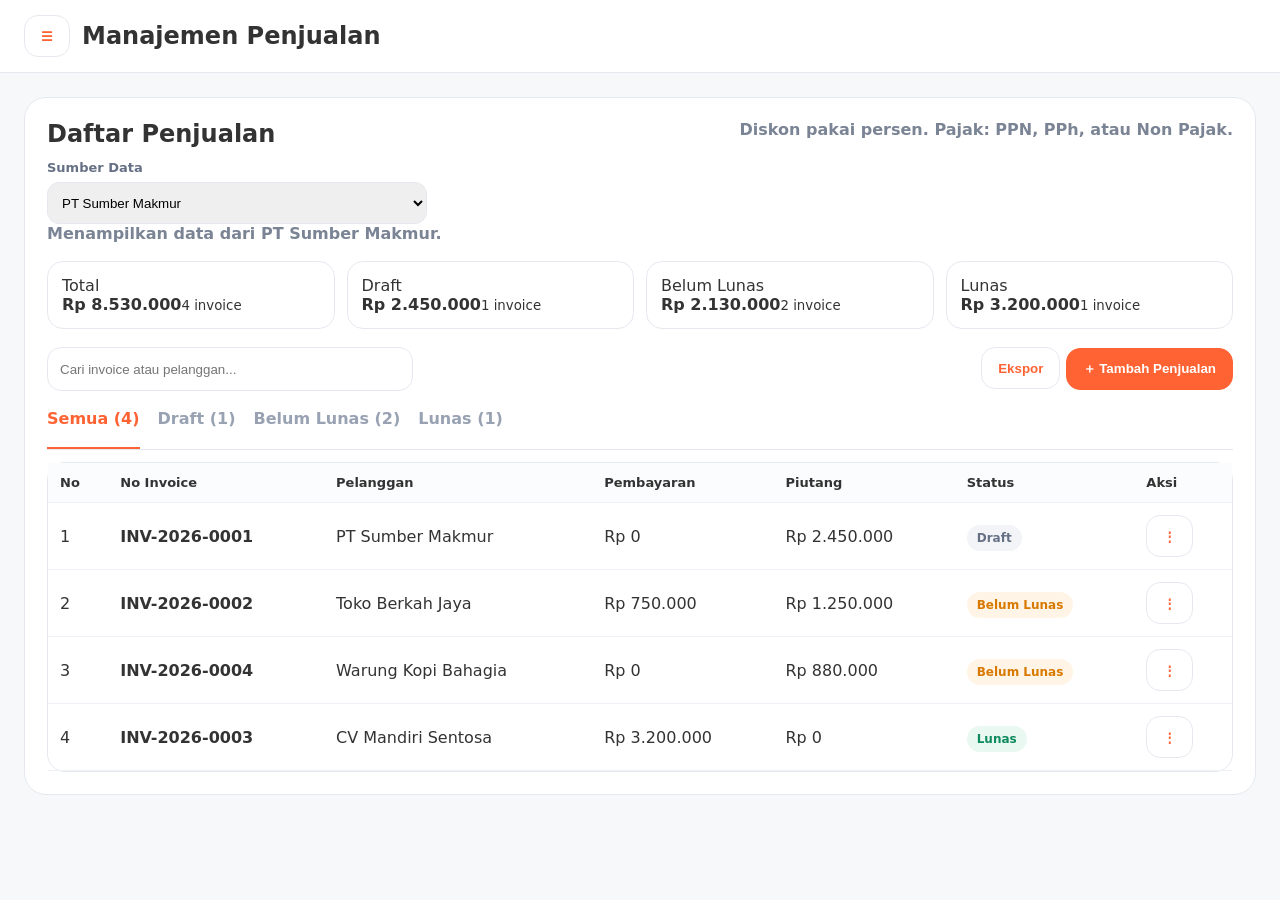
==== commit 42b1976b: "Add non tax option and source data selector" ====
--- a/prototype-penjualan-groapp/index.html
+++ b/prototype-penjualan-groapp/index.html
@@ -1 +1 @@
-<!doctype html><html lang="id"><head><meta charset="utf-8"><meta name="viewport" content="width=device-width,initial-scale=1"><title>Prototype Penjualan</title><style>body{margin:0;background:#f7f8fa;font-family:Inter,system-ui,sans-serif;color:#333}.app{display:flex;min-height:100vh}.side{width:260px;background:#fff;border-right:1px solid #e5e9ef;padding:24px}.hide .side{display:none}.logo{font-size:21px;font-weight:900;color:#008466;margin-bottom:20px}.nav div{padding:11px;border-radius:12px;font-weight:750}.nav .on{background:#fff0eb;color:#ff6333}.main{flex:1}.top{height:72px;background:#fff;border-bottom:1px solid #e5e9ef;display:flex;align-items:center;gap:12px;padding:0 24px}.tog,.btn{height:42px;border:1px solid #e5e9ef;border-radius:14px;background:#fff;color:#ff6333;font-weight:850;padding:0 16px;cursor:pointer}.primary{background:#ff6333;color:#fff;border-color:#ff6333}.danger{color:#d92d20;border-color:#ffd0d0;background:#fff5f5}.content{padding:24px}.page{max-width:1260px}.card{background:#fff;border:1px solid #e5e9ef;border-radius:22px;padding:22px;margin-bottom:18px}.head{display:flex;justify-content:space-between;gap:16px;margin-bottom:18px}.h1{font-size:24px;font-weight:900}.h2{font-size:18px;font-weight:900;margin-bottom:14px}.muted{color:#7a8494;font-weight:700}.sum{display:grid;grid-template-columns:repeat(4,1fr);gap:12px}.sum>div{border:1px solid #e5e9ef;border-radius:16px;padding:14px}.tools{display:flex;justify-content:space-between;gap:12px;margin:18px 0}.search{height:42px;border:1px solid #e5e9ef;border-radius:14px;padding:0 12px;width:340px}.tabs{display:flex;gap:18px;border-bottom:1px solid #e5e9ef}.tab{height:38px;font-weight:900;color:#98a2b3;cursor:pointer}.tab.on{color:#ff6333;border-bottom:2px solid #ff6333}table{width:100%;border-collapse:collapse}th,td{padding:12px;border-bottom:1px solid #eef1f5;text-align:left}th{background:#fbfcfd;font-size:13px}.table{border:1px solid #e5e9ef;border-radius:18px;margin-top:12px;overflow:visible}.badge{border-radius:99px;padding:6px 10px;font-size:12px;font-weight:900}.draft{background:#f2f4f7;color:#667085}.unpaid{background:#fff4e5;color:#d87900}.paid{background:#e9f8f1;color:#0d8a5f}.void{background:#f4f0ff;color:#6941c6}.canceled{background:#fff0f0;color:#c5221f}.menu{display:none;position:absolute;right:8px;top:40px;width:210px;background:#fff;border:1px solid #e5e9ef;border-radius:14px;padding:8px;box-shadow:0 14px 28px #0001;z-index:10}.menu.show{display:block}.mi{padding:9px;border-radius:10px;font-weight:800;cursor:pointer}.mi:hover{background:#f6f8fa}.grid{display:grid;grid-template-columns:repeat(3,1fr);gap:14px}.field{display:flex;flex-direction:column;gap:7px}.field label{font-size:13px;font-weight:900;color:#667085}.field input,.field select,.field textarea{height:42px;border:1px solid #e5e9ef;border-radius:12px;padding:0 10px}.field textarea{height:100px;padding:10px}.field input:disabled,.field select:disabled,.field textarea:disabled{background:#f8fafc}.lineTable{border:1px solid #e5e9ef;border-radius:16px;overflow:auto}.lineTable table{min-width:1400px}.lineTable input,.lineTable select{height:38px;border:1px solid #e5e9ef;border-radius:10px;padding:0 8px;width:100%}.summary{display:grid;grid-template-columns:1fr 1fr;gap:16px}.box{background:#fbfcfd;border:1px solid #eef1f5;border-radius:16px;padding:14px}.line,.total{display:flex;justify-content:space-between;border-bottom:1px dashed #dfe5ec;padding:10px 0;font-weight:850}.total{font-size:19px;border:0}.actions{display:flex;justify-content:flex-end;gap:10px;flex-wrap:wrap;margin-top:18px}.hidden{display:none}.modal{position:fixed;inset:0;background:#18202a55;display:none;align-items:center;justify-content:center;padding:24px;z-index:99}.modal.show{display:flex}.modalbox{width:min(560px,100%);background:white;border-radius:22px;padding:22px}.toast{position:fixed;right:22px;bottom:22px;background:white;border:1px solid #e5e9ef;border-radius:16px;padding:14px;box-shadow:0 14px 28px #0001;display:none}.toast.show{display:block}@media(max-width:900px){.sum,.grid,.summary{grid-template-columns:1fr}.side{display:none}.tools,.head{flex-direction:column}}</style></head><body><div class="app hide" id="app"><aside class="side"><div class="logo">GroApp Accounting</div><div class="nav"><div>Dashboard</div><div>Kas & Bank</div><div>Kontak</div><div>Produk</div><div class="on">Penjualan</div><div>Pembelian</div></div></aside><main class="main"><div class="top"><button class="tog" onclick="app.classList.toggle('hide')">☰</button><div class="h1" id="ptitle">Manajemen Penjualan</div></div><div class="content"><div id="listPage" class="page card"><div class="head"><div><div class="h1">Daftar Penjualan</div><div class="muted">Diskon menggunakan persen. Pajak berupa dropdown PPN atau PPh.</div></div></div><div class="sum"><div>Total<br><b id="sTotal"></b><small id="cTotal"></small></div><div>Draft<br><b id="sDraft"></b><small id="cDraft"></small></div><div>Belum Lunas<br><b id="sUnpaid"></b><small id="cUnpaid"></small></div><div>Lunas<br><b id="sPaid"></b><small id="cPaid"></small></div></div><div class="tools"><input id="q" class="search" placeholder="Cari invoice atau pelanggan..."><div><button class="btn">Ekspor</button> <button class="btn primary" onclick="openForm()">＋ Tambah Penjualan</button></div></div><div class="tabs"><div class="tab on" data-f="all" id="tabAll"></div><div class="tab" data-f="draft" id="tabDraft"></div><div class="tab" data-f="unpaid" id="tabUnpaid"></div><div class="tab" data-f="paid" id="tabPaid"></div></div><div class="table"><table><thead><tr><th>No</th><th>No Invoice</th><th>Pelanggan</th><th>Pembayaran</th><th>Piutang</th><th>Status</th><th>Aksi</th></tr></thead><tbody id="tbody"></tbody></table></div></div><div id="workPage" class="page hidden"></div></div></main></div><div class="modal" id="confirmModal"><div class="modalbox"><div class="h1" id="confirmTitle">Konfirmasi</div><p class="muted" id="confirmText"></p><div class="actions"><button class="btn" onclick="closeConfirm()">Batal</button><button class="btn danger" id="confirmYes">Ya</button></div></div></div><div class="toast" id="toastBox"><b id="tt"></b><div id="tb" class="muted"></div></div><script>const master={"Jasa Perawatan Asset":{desc:"Jasa maintenance aset kantor",unit:"Paket",price:2000000},"Susu Ultra Milk":{desc:"Susu UHT ukuran 1 liter",unit:"Pcs",price:25000},"Air Mineral Aqua":{desc:"Air mineral 600 ml",unit:"Botol",price:4000},"Jasa Instalasi":{desc:"Jasa instalasi perangkat",unit:"Paket",price:1750000}};let sales=[{no:'INV-2026-0001',cust:'PT Sumber Makmur',sales:'Dimas',paid:0,due:2450000,status:'draft',date:'2026-07-08',items:[['Susu Ultra Milk','Susu UHT ukuran 1 liter',2,'Pcs',25000,0,'PPN',11]]},{no:'INV-2026-0002',cust:'Toko Berkah Jaya',sales:'Shania',paid:750000,due:1250000,status:'unpaid',date:'2026-07-08',items:[['Jasa Perawatan Asset','Jasa maintenance aset kantor',1,'Paket',2000000,0,'PPN',11]]},{no:'INV-2026-0004',cust:'Warung Kopi Bahagia',sales:'Dimas',paid:0,due:880000,status:'unpaid',date:'2026-07-07',items:[['Susu Ultra Milk','Susu UHT ukuran 1 liter',4,'Pcs',220000,0,'PPN',11]]},{no:'INV-2026-0003',cust:'CV Mandiri Sentosa',sales:'Tiara',paid:3200000,due:0,status:'paid',date:'2026-07-07',items:[['Air Mineral Aqua','Air mineral 600 ml',10,'Botol',320000,0,'PPN',11]]}];let filter='all',query='',rows=[],editingIndex=null,pending=null;const rp=n=>'Rp '+new Intl.NumberFormat('id-ID').format(Math.max(0,+n||0)),nf=n=>new Intl.NumberFormat('id-ID').format(Math.max(0,+n||0)),num=s=>+(String(s||'').replace(/[^0-9]/g,''))||0,label=s=>s==='draft'?'Draft':s==='unpaid'?'Belum Lunas':s==='paid'?'Lunas':s==='void'?'Void':'Dibatalkan';function toast(a,b){tt.textContent=a;tb.textContent=b;toastBox.classList.add('show');setTimeout(()=>toastBox.classList.remove('show'),2200)}function showList(){workPage.classList.add('hidden');listPage.classList.remove('hidden');ptitle.textContent='Manajemen Penjualan';renderList()}function hideList(t){listPage.classList.add('hidden');workPage.classList.remove('hidden');ptitle.textContent=t}function renderTabs(){let c={all:sales.length,draft:sales.filter(x=>x.status==='draft').length,unpaid:sales.filter(x=>x.status==='unpaid').length,paid:sales.filter(x=>x.status==='paid').length};tabAll.textContent=`Semua (${c.all})`;tabDraft.textContent=`Draft (${c.draft})`;tabUnpaid.textContent=`Belum Lunas (${c.unpaid})`;tabPaid.textContent=`Lunas (${c.paid})`}function renderList(){renderTabs();let data=sales.map((x,i)=>({x,i})).filter(o=>(filter==='all'||o.x.status===filter)&&(!query||o.x.no.toLowerCase().includes(query)||o.x.cust.toLowerCase().includes(query)));tbody.innerHTML=data.map(({x,i},n)=>`<tr><td>${n+1}</td><td><b>${x.no}</b></td><td>${x.cust}</td><td>${rp(x.paid)}</td><td>${rp(x.due)}</td><td><span class="badge ${x.status}">${label(x.status)}</span></td><td style="position:relative"><button class="btn" onclick="toggleMenu(event,this)">⋮</button><div class="menu">${menu(x.status,i)}</div></td></tr>`).join('');let s={total:0,draft:0,unpaid:0,paid:0};sales.forEach(x=>{let v=x.paid+x.due;s.total+=v;if(x.status in s)s[x.status]+=x.status==='unpaid'?x.due:v});sTotal.textContent=rp(s.total);cTotal.textContent=sales.length+' invoice';sDraft.textContent=rp(s.draft);cDraft.textContent=sales.filter(x=>x.status==='draft').length+' invoice';sUnpaid.textContent=rp(s.unpaid);cUnpaid.textContent=sales.filter(x=>x.status==='unpaid').length+' invoice';sPaid.textContent=rp(s.paid);cPaid.textContent=sales.filter(x=>x.status==='paid').length+' invoice'}function menu(s,i){let d=`<div class="mi" onclick="showDetail(${i})">Lihat Detail</div>`;if(s==='draft')return d+`<div class="mi" onclick="openForm(${i})">Edit</div><div class="mi danger" onclick="askDelete(${i})">Hapus</div>`;if(s==='unpaid')return d+`<div class="mi" onclick="showPayment(${i})">Update Pembayaran</div><div class="mi danger" onclick="askCancel(${i})">Batalkan</div>`;return d}function toggleMenu(e,b){e.stopPropagation();document.querySelectorAll('.menu').forEach(m=>m.classList.remove('show'));b.nextElementSibling.classList.add('show')}document.addEventListener('click',()=>document.querySelectorAll('.menu').forEach(m=>m.classList.remove('show')));function askDelete(i){confirmTitle.textContent='Hapus Penjualan?';confirmText.textContent=`Data ${sales[i].no} akan dihapus.`;pending=()=>{sales.splice(i,1);closeConfirm();toast('Terhapus','Draft berhasil dihapus.');showList()};confirmModal.classList.add('show')}function askCancel(i){confirmTitle.textContent='Batalkan Penjualan?';confirmText.textContent=`Invoice ${sales[i].no} akan dibatalkan.`;pending=()=>{sales[i].status='canceled';closeConfirm();showList()};confirmModal.classList.add('show')}function askVoid(i){confirmTitle.textContent='Void Invoice?';confirmText.textContent=`Invoice ${sales[i].no} akan berubah menjadi Void dan tidak dapat diedit.`;pending=()=>{sales[i].status='void';sales[i].due=0;closeConfirm();toast('Invoice void',`${sales[i].no} sudah Void.`);showDetail(i)};confirmModal.classList.add('show')}function closeConfirm(){confirmModal.classList.remove('show');pending=null}confirmYes.onclick=()=>pending&&pending();function seed(s){rows=[];(s?.items||[['','','',1,'',0,0,'PPN',11]]).forEach(it=>rows.push({p:it[0]||'',d:it[1]||'',q:it[2]||1,u:it[3]||'',h:it[4]||0,disc:it[5]||0,taxType:it[6]||'PPN',taxRate:it[7]||11}))}function rowCalc(x){let base=(+x.q||0)*(+x.h||0),disc=base*((+x.disc||0)/100),net=Math.max(0,base-disc),tax=net*((+x.taxRate||0)/100);if(x.taxType==='PPh')tax=-tax;return{base,disc,net,tax,total:Math.max(0,net+tax)}}function calc(){let s=rows.reduce((a,x)=>{let d=rowCalc(x);a.base+=d.base;a.disc+=d.disc;a.tax+=d.tax;a.total+=d.total;return a},{base:0,disc:0,tax:0,total:0}),paid=num(dp?.value),dueAmt=s.total-paid;beforeDisc.textContent=rp(s.base);discTotal.textContent=rp(s.disc);afterDisc.textContent=rp(s.base-s.disc);taxTotal.textContent=(s.tax<0?'- ':'')+rp(Math.abs(s.tax));tot.textContent=rp(s.total);due.textContent=rp(dueAmt);return{total:s.total,due:dueAmt}}function addRow(){rows.push({p:'',d:'',q:1,u:'',h:0,disc:0,taxType:'PPN',taxRate:11});renderRows()}function applyMaster(i,v){rows[i].p=v;if(master[v]){rows[i].d=master[v].desc;rows[i].u=master[v].unit;rows[i].h=master[v].price}renderRows()}function renderRows(ro=false){let dis=ro?'disabled':'';items.innerHTML=rows.map((x,i)=>`<tr><td><select ${dis} onchange="applyMaster(${i},this.value)"><option value="">Pilih Produk/Jasa</option>${Object.keys(master).map(k=>`<option ${x.p===k?'selected':''}>${k}</option>`).join('')}</select></td><td><input ${dis} value="${x.d}" oninput="rows[${i}].d=this.value"></td><td><input ${dis} value="${x.q}" type="number" oninput="rows[${i}].q=this.value;renderRows()"></td><td><input ${dis} value="${x.u}" oninput="rows[${i}].u=this.value"></td><td><input ${dis} value="${x.h?nf(x.h):''}" oninput="rows[${i}].h=num(this.value);this.value=rows[${i}].h?nf(rows[${i}].h):'';renderRows()"></td><td><input ${dis} type="number" min="0" max="100" value="${x.disc||''}" placeholder="0" oninput="rows[${i}].disc=this.value;renderRows()"></td><td><select ${dis} onchange="rows[${i}].taxType=this.value;renderRows()"><option ${x.taxType==='PPN'?'selected':''}>PPN</option><option ${x.taxType==='PPh'?'selected':''}>PPh</option></select></td><td><input ${dis} type="number" min="0" value="${x.taxRate||''}" oninput="rows[${i}].taxRate=this.value;renderRows()"></td><td><b>${rp(rowCalc(x).total)}</b></td><td>${ro?'':`<button class="btn danger" onclick="rows.splice(${i},1);renderRows()">Hapus</button>`}</td></tr>`).join('');calc()}function formHtml(title,ro=false,pay=false){let dis=ro||pay?'disabled':'';return `<div class="head"><div><button class="btn" onclick="showList()">← Kembali</button><div class="h1" style="margin-top:14px">${title}</div><div class="muted">${pay?'Hanya pembayaran yang bisa diubah.':ro?'Mode view only.':'Pilih produk/jasa untuk auto isi deskripsi, satuan, dan harga.'}</div></div>${ro?'<button class="btn" onclick="toast(\'Dokumen\',\'Pilih: Unduh, Bagikan via Email, atau Cetak.\')">Bagikan/Cetak</button>':''}</div><div class="card"><div class="h2">Informasi Invoice</div><div class="grid"><div class="field"><label>Pelanggan</label><select id="cust" ${dis}><option>PT Sumber Makmur</option><option>Toko Berkah Jaya</option><option>CV Mandiri Sentosa</option><option>Warung Kopi Bahagia</option></select></div><div class="field"><label>Nama Sales</label><input id="salesName" ${dis} placeholder="Masukkan nama sales"></div><div class="field"><label>No invoice</label><input id="inv" ${dis}></div><div class="field"><label>Status invoice</label><select id="st" ${dis}><option value="draft">Draft</option><option value="unpaid">Belum Lunas</option><option value="paid">Lunas</option></select></div><div class="field"><label>Tanggal transaksi</label><input type="date" id="date" ${dis}></div></div></div><div class="card"><div class="h2">Daftar Produk / Jasa</div><div class="lineTable"><table><thead><tr><th style="width:210px">Produk/Jasa</th><th>Deskripsi</th><th>Qty</th><th>Satuan</th><th>Harga</th><th>Diskon (%)</th><th>Pajak</th><th>Tarif (%)</th><th>Jumlah</th><th></th></tr></thead><tbody id="items"></tbody></table></div>${ro||pay?'':'<button class="btn" style="margin-top:14px" onclick="addRow()">＋ Tambah produk/jasa</button>'}</div>${pay?paymentHtml():''}<div class="card"><div class="h2">Ringkasan Penjualan</div><div class="summary"><div class="box"><div class="line"><span>Total sebelum diskon</span><b id="beforeDisc">Rp 0</b></div><div class="line"><span>Total diskon</span><b id="discTotal">Rp 0</b></div><div class="line"><span>Subtotal setelah diskon</span><b id="afterDisc">Rp 0</b></div><div class="line"><span>Total pajak</span><b id="taxTotal">Rp 0</b></div></div><div class="box"><div class="total"><span>Total</span><span id="tot">Rp 0</span></div><div class="line"><span>Uang muka</span><input id="dp" ${dis} placeholder="Rp 0"></div><div class="total"><span>Sisa tagihan</span><span id="due">Rp 0</span></div></div></div><div class="actions" id="formActions"></div></div>`}function paymentHtml(){return `<div class="card"><div class="h2">Update Pembayaran</div><div class="grid"><div class="field"><label>Tanggal pembayaran</label><input type="date" id="payDate"></div><div class="field"><label>Nominal yang dibayarkan</label><input id="payAmount" placeholder="Rp 0"></div><div class="field"><label>Sisa pembayaran</label><input id="payRemain" disabled></div><div class="field"><label>Status setelah pembayaran</label><input id="payStatus" disabled></div></div></div>`}function openForm(i=null){editingIndex=i;hideList(i===null?'Tambah Penjualan':'Edit Penjualan');workPage.innerHTML=formHtml(i===null?'Tambah Penjualan':'Edit Penjualan');let s=i==null?null:sales[i];seed(s);cust.value=s?.cust||'PT Sumber Makmur';salesName.value=s?.sales||'';inv.value=s?.no||'';date.value=s?.date||'';st.value=s?.status||'draft';dp.value=s?.paid?rp(s.paid):'';renderRows();formActions.innerHTML=`<button class="btn" onclick="showList()">Batal</button><button class="btn primary" onclick="saveTx()">Simpan</button>`}function showDetail(i){let s=sales[i];hideList('Detail Penjualan');workPage.innerHTML=formHtml('Detail Penjualan',true);seed(s);cust.value=s.cust;salesName.value=s.sales||'';inv.value=s.no;date.value=s.date;if(st.querySelector(`option[value="${s.status}"]`))st.value=s.status;dp.value=s.paid?rp(s.paid):'';renderRows(true);let b=`<button class="btn" onclick="showList()">Kembali</button>`;let doc=s.status==='draft'?b+`<button class="btn" onclick="openForm(${i})">Edit</button><button class="btn danger" onclick="askDelete(${i})">Hapus</button>`:s.status==='unpaid'?b+`<button class="btn" onclick="showPayment(${i})">Update Pembayaran</button><button class="btn danger" onclick="askCancel(${i})">Batalkan</button>${s.paid===0?`<button class="btn danger" onclick="askVoid(${i})">Void</button>`:''}`:b;formActions.innerHTML=doc}function showPayment(i){let s=sales[i];hideList('Update Pembayaran');workPage.innerHTML=formHtml('Update Pembayaran',false,true);editingIndex=i;seed(s);cust.value=s.cust;salesName.value=s.sales||'';inv.value=s.no;date.value=s.date;st.value=s.status;dp.value=s.paid?rp(s.paid):'';renderRows(true);payDate.value=new Date().toISOString().slice(0,10);payRemain.value=rp(s.due);payStatus.value='Belum Lunas';payAmount.oninput=()=>{let left=Math.max(0,s.due-num(payAmount.value));payRemain.value=rp(left);payStatus.value=left===0?'Lunas':'Belum Lunas'};formActions.innerHTML=`<button class="btn" onclick="showList()">Batal</button><button class="btn primary" onclick="savePayment(${i})">Simpan Pembayaran</button>`}function savePayment(i){let p=num(payAmount.value);if(p<=0){toast('Nominal belum diisi','Isi nominal pembayaran dulu.');return}let s=sales[i],a=Math.min(p,s.due);s.paid+=a;s.due=Math.max(0,s.due-a);s.status=s.due===0?'paid':'unpaid';filter=s.status;setTab(filter);toast('Pembayaran tersimpan',`${s.no} sekarang ${label(s.status)}.`);showList()}function saveTx(){let c=calc(),status=st.value,no=inv.value||`INV-2026-${String(sales.length+1).padStart(4,'0')}`,paid=status==='paid'?c.total:num(dp.value),dueAmt=Math.max(0,c.total-paid);if(status==='draft'){paid=0;dueAmt=c.total}let obj={no,cust:cust.value||'Pelanggan Baru',sales:salesName.value||'',paid,due:dueAmt,status,date:date.value||new Date().toISOString().slice(0,10),items:rows.map(x=>[x.p||'Produk / Jasa',x.d||'',+x.q||1,x.u||'',+x.h||0,+x.disc||0,x.taxType||'PPN',+x.taxRate||0])};editingIndex==null?sales.unshift(obj):sales[editingIndex]=obj;filter=status;setTab(status);toast('Transaksi tersimpan',`Invoice ${no} masuk ke ${label(status)}.`);showList()}function setTab(f){document.querySelectorAll('.tab').forEach(t=>t.classList.toggle('on',t.dataset.f===f))}q.oninput=e=>{query=e.target.value.toLowerCase();renderList()};document.querySelectorAll('.tab').forEach(t=>t.onclick=()=>{setTab(t.dataset.f);filter=t.dataset.f;renderList()});renderList();</script></body></html>+<!doctype html><html lang="id"><head><meta charset="utf-8"><meta name="viewport" content="width=device-width,initial-scale=1"><title>Prototype Penjualan</title><style>body{margin:0;background:#f7f8fa;font-family:Inter,system-ui,sans-serif;color:#333}.app{display:flex;min-height:100vh}.side{width:260px;background:#fff;border-right:1px solid #e5e9ef;padding:24px}.hide .side{display:none}.logo{font-size:21px;font-weight:900;color:#008466;margin-bottom:20px}.nav div{padding:11px;border-radius:12px;font-weight:750}.nav .on{background:#fff0eb;color:#ff6333}.main{flex:1}.top{height:72px;background:#fff;border-bottom:1px solid #e5e9ef;display:flex;align-items:center;gap:12px;padding:0 24px}.tog,.btn{height:42px;border:1px solid #e5e9ef;border-radius:14px;background:#fff;color:#ff6333;font-weight:850;padding:0 16px;cursor:pointer}.primary{background:#ff6333;color:#fff;border-color:#ff6333}.danger{color:#d92d20;border-color:#ffd0d0;background:#fff5f5}.content{padding:24px}.page{max-width:1260px}.card{background:#fff;border:1px solid #e5e9ef;border-radius:22px;padding:22px;margin-bottom:18px}.head{display:flex;justify-content:space-between;gap:16px;margin-bottom:18px}.h1{font-size:24px;font-weight:900}.h2{font-size:18px;font-weight:900;margin-bottom:14px}.muted{color:#7a8494;font-weight:700}.sum{display:grid;grid-template-columns:repeat(4,1fr);gap:12px}.sum>div{border:1px solid #e5e9ef;border-radius:16px;padding:14px}.tools{display:flex;justify-content:space-between;gap:12px;margin:18px 0}.search{height:42px;border:1px solid #e5e9ef;border-radius:14px;padding:0 12px;width:340px}.tabs{display:flex;gap:18px;border-bottom:1px solid #e5e9ef}.tab{height:38px;font-weight:900;color:#98a2b3;cursor:pointer}.tab.on{color:#ff6333;border-bottom:2px solid #ff6333}table{width:100%;border-collapse:collapse}th,td{padding:12px;border-bottom:1px solid #eef1f5;text-align:left}th{background:#fbfcfd;font-size:13px}.table{border:1px solid #e5e9ef;border-radius:18px;margin-top:12px;overflow:visible}.badge{border-radius:99px;padding:6px 10px;font-size:12px;font-weight:900}.draft{background:#f2f4f7;color:#667085}.unpaid{background:#fff4e5;color:#d87900}.paid{background:#e9f8f1;color:#0d8a5f}.void{background:#f4f0ff;color:#6941c6}.canceled{background:#fff0f0;color:#c5221f}.menu{display:none;position:absolute;right:8px;top:40px;width:210px;background:#fff;border:1px solid #e5e9ef;border-radius:14px;padding:8px;box-shadow:0 14px 28px #0001;z-index:10}.menu.show{display:block}.mi{padding:9px;border-radius:10px;font-weight:800;cursor:pointer}.mi:hover{background:#f6f8fa}.grid{display:grid;grid-template-columns:repeat(3,1fr);gap:14px}.field{display:flex;flex-direction:column;gap:7px}.field label{font-size:13px;font-weight:900;color:#667085}.field input,.field select,.field textarea{height:42px;border:1px solid #e5e9ef;border-radius:12px;padding:0 10px}.field textarea{height:100px;padding:10px}.field input:disabled,.field select:disabled,.field textarea:disabled{background:#f8fafc}.lineTable{border:1px solid #e5e9ef;border-radius:16px;overflow:auto}.lineTable table{min-width:1400px}.lineTable input,.lineTable select{height:38px;border:1px solid #e5e9ef;border-radius:10px;padding:0 8px;width:100%}.summary{display:grid;grid-template-columns:1fr 1fr;gap:16px}.box{background:#fbfcfd;border:1px solid #eef1f5;border-radius:16px;padding:14px}.line,.total{display:flex;justify-content:space-between;border-bottom:1px dashed #dfe5ec;padding:10px 0;font-weight:850}.total{font-size:19px;border:0}.actions{display:flex;justify-content:flex-end;gap:10px;flex-wrap:wrap;margin-top:18px}.hidden{display:none}.modal{position:fixed;inset:0;background:#18202a55;display:none;align-items:center;justify-content:center;padding:24px;z-index:99}.modal.show{display:flex}.modalbox{width:min(560px,100%);background:white;border-radius:22px;padding:22px}.toast{position:fixed;right:22px;bottom:22px;background:white;border:1px solid #e5e9ef;border-radius:16px;padding:14px;box-shadow:0 14px 28px #0001;display:none}.toast.show{display:block}@media(max-width:900px){.sum,.grid,.summary{grid-template-columns:1fr}.side{display:none}.tools,.head{flex-direction:column}}</style></head><body><div class="app hide" id="app"><aside class="side"><div class="logo">GroApp Accounting</div><div class="nav"><div>Dashboard</div><div>Kas & Bank</div><div>Kontak</div><div>Produk</div><div class="on">Penjualan</div><div>Pembelian</div></div></aside><main class="main"><div class="top"><button class="tog" onclick="app.classList.toggle('hide')">☰</button><div class="h1" id="ptitle">Manajemen Penjualan</div></div><div class="content"><div id="listPage" class="page card"><div class="head"><div><div class="h1">Daftar Penjualan</div><div class="field" style="max-width:380px;margin-top:12px"><label>Sumber Data</label><select id="sourceData"><option>PT Sumber Makmur</option><option>Unit Usaha - Toko Malang</option><option>Unit Usaha - Gudang Surabaya</option></select></div><div class="muted" id="sourceHint">Menampilkan data dari PT Sumber Makmur.</div></div><div class="muted">Diskon pakai persen. Pajak: PPN, PPh, atau Non Pajak.</div></div><div class="sum"><div>Total<br><b id="sTotal"></b><small id="cTotal"></small></div><div>Draft<br><b id="sDraft"></b><small id="cDraft"></small></div><div>Belum Lunas<br><b id="sUnpaid"></b><small id="cUnpaid"></small></div><div>Lunas<br><b id="sPaid"></b><small id="cPaid"></small></div></div><div class="tools"><input id="q" class="search" placeholder="Cari invoice atau pelanggan..."><div><button class="btn">Ekspor</button> <button class="btn primary" onclick="openForm()">＋ Tambah Penjualan</button></div></div><div class="tabs"><div class="tab on" data-f="all" id="tabAll"></div><div class="tab" data-f="draft" id="tabDraft"></div><div class="tab" data-f="unpaid" id="tabUnpaid"></div><div class="tab" data-f="paid" id="tabPaid"></div></div><div class="table"><table><thead><tr><th>No</th><th>No Invoice</th><th>Pelanggan</th><th>Pembayaran</th><th>Piutang</th><th>Status</th><th>Aksi</th></tr></thead><tbody id="tbody"></tbody></table></div></div><div id="workPage" class="page hidden"></div></div></main></div><div class="modal" id="confirmModal"><div class="modalbox"><div class="h1" id="confirmTitle">Konfirmasi</div><p class="muted" id="confirmText"></p><div class="actions"><button class="btn" onclick="closeConfirm()">Batal</button><button class="btn danger" id="confirmYes">Ya</button></div></div></div><div class="toast" id="toastBox"><b id="tt"></b><div id="tb" class="muted"></div></div><script>const master={"Jasa Perawatan Asset":{desc:"Jasa maintenance aset kantor",unit:"Paket",price:2000000},"Susu Ultra Milk":{desc:"Susu UHT ukuran 1 liter",unit:"Pcs",price:25000},"Air Mineral Aqua":{desc:"Air mineral 600 ml",unit:"Botol",price:4000},"Jasa Instalasi":{desc:"Jasa instalasi perangkat",unit:"Paket",price:1750000}};let sales=[{no:'INV-2026-0001',cust:'PT Sumber Makmur',sales:'Dimas',paid:0,due:2450000,status:'draft',date:'2026-07-08',items:[['Susu Ultra Milk','Susu UHT ukuran 1 liter',2,'Pcs',25000,0,'PPN',11]]},{no:'INV-2026-0002',cust:'Toko Berkah Jaya',sales:'Shania',paid:750000,due:1250000,status:'unpaid',date:'2026-07-08',items:[['Jasa Perawatan Asset','Jasa maintenance aset kantor',1,'Paket',2000000,0,'PPh',2]]},{no:'INV-2026-0004',cust:'Warung Kopi Bahagia',sales:'Dimas',paid:0,due:880000,status:'unpaid',date:'2026-07-07',items:[['Susu Ultra Milk','Susu UHT ukuran 1 liter',4,'Pcs',220000,0,'Non Pajak',0]]},{no:'INV-2026-0003',cust:'CV Mandiri Sentosa',sales:'Tiara',paid:3200000,due:0,status:'paid',date:'2026-07-07',items:[['Air Mineral Aqua','Air mineral 600 ml',10,'Botol',320000,0,'PPN',11]]}];let filter='all',query='',rows=[],editingIndex=null,pending=null;const rp=n=>'Rp '+new Intl.NumberFormat('id-ID').format(Math.max(0,+n||0)),nf=n=>new Intl.NumberFormat('id-ID').format(Math.max(0,+n||0)),num=s=>+(String(s||'').replace(/[^0-9]/g,''))||0,label=s=>s==='draft'?'Draft':s==='unpaid'?'Belum Lunas':s==='paid'?'Lunas':s==='void'?'Void':'Dibatalkan';function toast(a,b){tt.textContent=a;tb.textContent=b;toastBox.classList.add('show');setTimeout(()=>toastBox.classList.remove('show'),2200)}function showList(){workPage.classList.add('hidden');listPage.classList.remove('hidden');ptitle.textContent='Manajemen Penjualan';renderList()}function hideList(t){listPage.classList.add('hidden');workPage.classList.remove('hidden');ptitle.textContent=t}function renderTabs(){let c={all:sales.length,draft:sales.filter(x=>x.status==='draft').length,unpaid:sales.filter(x=>x.status==='unpaid').length,paid:sales.filter(x=>x.status==='paid').length};tabAll.textContent=`Semua (${c.all})`;tabDraft.textContent=`Draft (${c.draft})`;tabUnpaid.textContent=`Belum Lunas (${c.unpaid})`;tabPaid.textContent=`Lunas (${c.paid})`}function renderList(){renderTabs();let data=sales.map((x,i)=>({x,i})).filter(o=>(filter==='all'||o.x.status===filter)&&(!query||o.x.no.toLowerCase().includes(query)||o.x.cust.toLowerCase().includes(query)));tbody.innerHTML=data.map(({x,i},n)=>`<tr><td>${n+1}</td><td><b>${x.no}</b></td><td>${x.cust}</td><td>${rp(x.paid)}</td><td>${rp(x.due)}</td><td><span class="badge ${x.status}">${label(x.status)}</span></td><td style="position:relative"><button class="btn" onclick="toggleMenu(event,this)">⋮</button><div class="menu">${menu(x.status,i)}</div></td></tr>`).join('');let s={total:0,draft:0,unpaid:0,paid:0};sales.forEach(x=>{let v=x.paid+x.due;s.total+=v;if(x.status in s)s[x.status]+=x.status==='unpaid'?x.due:v});sTotal.textContent=rp(s.total);cTotal.textContent=sales.length+' invoice';sDraft.textContent=rp(s.draft);cDraft.textContent=sales.filter(x=>x.status==='draft').length+' invoice';sUnpaid.textContent=rp(s.unpaid);cUnpaid.textContent=sales.filter(x=>x.status==='unpaid').length+' invoice';sPaid.textContent=rp(s.paid);cPaid.textContent=sales.filter(x=>x.status==='paid').length+' invoice'}function menu(s,i){let d=`<div class="mi" onclick="showDetail(${i})">Lihat Detail</div>`;if(s==='draft')return d+`<div class="mi" onclick="openForm(${i})">Edit</div><div class="mi danger" onclick="askDelete(${i})">Hapus</div>`;if(s==='unpaid')return d+`<div class="mi" onclick="showPayment(${i})">Update Pembayaran</div><div class="mi danger" onclick="askCancel(${i})">Batalkan</div>`;return d}function toggleMenu(e,b){e.stopPropagation();document.querySelectorAll('.menu').forEach(m=>m.classList.remove('show'));b.nextElementSibling.classList.add('show')}document.addEventListener('click',()=>document.querySelectorAll('.menu').forEach(m=>m.classList.remove('show')));function askDelete(i){confirmTitle.textContent='Hapus Penjualan?';confirmText.textContent=`Data ${sales[i].no} akan dihapus.`;pending=()=>{sales.splice(i,1);closeConfirm();toast('Terhapus','Draft berhasil dihapus.');showList()};confirmModal.classList.add('show')}function askCancel(i){confirmTitle.textContent='Batalkan Penjualan?';confirmText.textContent=`Invoice ${sales[i].no} akan dibatalkan.`;pending=()=>{sales[i].status='canceled';closeConfirm();showList()};confirmModal.classList.add('show')}function askVoid(i){confirmTitle.textContent='Void Invoice?';confirmText.textContent=`Invoice ${sales[i].no} akan berubah menjadi Void dan tidak dapat diedit.`;pending=()=>{sales[i].status='void';sales[i].due=0;closeConfirm();toast('Invoice void',`${sales[i].no} sudah Void.`);showDetail(i)};confirmModal.classList.add('show')}function closeConfirm(){confirmModal.classList.remove('show');pending=null}confirmYes.onclick=()=>pending&&pending();function seed(s){rows=[];(s?.items||[['','','',1,'',0,0,'PPN',11]]).forEach(it=>rows.push({p:it[0]||'',d:it[1]||'',q:it[2]||1,u:it[3]||'',h:it[4]||0,disc:it[5]||0,taxType:it[6]||'PPN',taxRate:it[7]||11}))}function rowCalc(x){let base=(+x.q||0)*(+x.h||0),disc=base*((+x.disc||0)/100),net=Math.max(0,base-disc),tax=x.taxType==='Non Pajak'?0:net*((+x.taxRate||0)/100);if(x.taxType==='PPh')tax=-tax;return{base,disc,net,tax,total:Math.max(0,net+tax)}}function calc(){let s=rows.reduce((a,x)=>{let d=rowCalc(x);a.base+=d.base;a.disc+=d.disc;a.tax+=d.tax;a.total+=d.total;return a},{base:0,disc:0,tax:0,total:0}),paid=num(dp?.value),dueAmt=s.total-paid;beforeDisc.textContent=rp(s.base);discTotal.textContent=rp(s.disc);afterDisc.textContent=rp(s.base-s.disc);taxTotal.textContent=(s.tax<0?'- ':'')+rp(Math.abs(s.tax));tot.textContent=rp(s.total);due.textContent=rp(dueAmt);return{total:s.total,due:dueAmt}}function addRow(){rows.push({p:'',d:'',q:1,u:'',h:0,disc:0,taxType:'PPN',taxRate:11});renderRows()}function applyMaster(i,v){rows[i].p=v;if(master[v]){rows[i].d=master[v].desc;rows[i].u=master[v].unit;rows[i].h=master[v].price}renderRows()}function renderRows(ro=false){let dis=ro?'disabled':'';items.innerHTML=rows.map((x,i)=>`<tr><td><select ${dis} onchange="applyMaster(${i},this.value)"><option value="">Pilih Produk/Jasa</option>${Object.keys(master).map(k=>`<option ${x.p===k?'selected':''}>${k}</option>`).join('')}</select></td><td><input ${dis} value="${x.d}" oninput="rows[${i}].d=this.value"></td><td><input ${dis} value="${x.q}" type="number" oninput="rows[${i}].q=this.value;renderRows()"></td><td><input ${dis} value="${x.u}" oninput="rows[${i}].u=this.value"></td><td><input ${dis} value="${x.h?nf(x.h):''}" oninput="rows[${i}].h=num(this.value);this.value=rows[${i}].h?nf(rows[${i}].h):'';renderRows()"></td><td><input ${dis} type="number" min="0" max="100" value="${x.disc||''}" placeholder="0" oninput="rows[${i}].disc=this.value;renderRows()"></td><td><select ${dis} onchange="rows[${i}].taxType=this.value;if(this.value==='Non Pajak')rows[${i}].taxRate=0;renderRows()"><option ${x.taxType==='PPN'?'selected':''}>PPN</option><option ${x.taxType==='PPh'?'selected':''}>PPh</option><option ${x.taxType==='Non Pajak'?'selected':''}>Non Pajak</option></select></td><td><input ${dis} type="number" min="0" value="${x.taxRate||''}" oninput="rows[${i}].taxRate=this.value;renderRows()"></td><td><b>${rp(rowCalc(x).total)}</b></td><td>${ro?'':`<button class="btn danger" onclick="rows.splice(${i},1);renderRows()">Hapus</button>`}</td></tr>`).join('');calc()}function formHtml(title,ro=false,pay=false){let dis=ro||pay?'disabled':'';return `<div class="head"><div><button class="btn" onclick="showList()">← Kembali</button><div class="h1" style="margin-top:14px">${title}</div><div class="muted">${pay?'Hanya pembayaran yang bisa diubah.':ro?'Mode view only.':'Pilih produk/jasa untuk auto isi deskripsi, satuan, dan harga.'}</div></div>${ro?'<button class="btn" onclick="toast(\'Dokumen\',\'Pilih: Unduh, Bagikan via Email, atau Cetak.\')">Bagikan/Cetak</button>':''}</div><div class="card"><div class="h2">Informasi Invoice</div><div class="grid"><div class="field"><label>Pelanggan</label><select id="cust" ${dis}><option>PT Sumber Makmur</option><option>Toko Berkah Jaya</option><option>CV Mandiri Sentosa</option><option>Warung Kopi Bahagia</option></select></div><div class="field"><label>Nama Sales</label><input id="salesName" ${dis} placeholder="Masukkan nama sales"></div><div class="field"><label>No invoice</label><input id="inv" ${dis}></div><div class="field"><label>Status invoice</label><select id="st" ${dis}><option value="draft">Draft</option><option value="unpaid">Belum Lunas</option><option value="paid">Lunas</option></select></div><div class="field"><label>Tanggal transaksi</label><input type="date" id="date" ${dis}></div></div></div><div class="card"><div class="h2">Daftar Produk / Jasa</div><div class="lineTable"><table><thead><tr><th style="width:210px">Produk/Jasa</th><th>Deskripsi</th><th>Qty</th><th>Satuan</th><th>Harga</th><th>Diskon (%)</th><th>Pajak</th><th>Tarif (%)</th><th>Jumlah</th><th></th></tr></thead><tbody id="items"></tbody></table></div>${ro||pay?'':'<button class="btn" style="margin-top:14px" onclick="addRow()">＋ Tambah produk/jasa</button>'}</div>${pay?paymentHtml():''}<div class="card"><div class="h2">Ringkasan Penjualan</div><div class="summary"><div class="box"><div class="line"><span>Total sebelum diskon</span><b id="beforeDisc">Rp 0</b></div><div class="line"><span>Total diskon</span><b id="discTotal">Rp 0</b></div><div class="line"><span>Subtotal setelah diskon</span><b id="afterDisc">Rp 0</b></div><div class="line"><span>Total pajak</span><b id="taxTotal">Rp 0</b></div></div><div class="box"><div class="total"><span>Total</span><span id="tot">Rp 0</span></div><div class="line"><span>Uang muka</span><input id="dp" ${dis} placeholder="Rp 0"></div><div class="total"><span>Sisa tagihan</span><span id="due">Rp 0</span></div></div></div><div class="actions" id="formActions"></div></div>`}function paymentHtml(){return `<div class="card"><div class="h2">Update Pembayaran</div><div class="grid"><div class="field"><label>Tanggal pembayaran</label><input type="date" id="payDate"></div><div class="field"><label>Nominal yang dibayarkan</label><input id="payAmount" placeholder="Rp 0"></div><div class="field"><label>Sisa pembayaran</label><input id="payRemain" disabled></div><div class="field"><label>Status setelah pembayaran</label><input id="payStatus" disabled></div></div></div>`}function openForm(i=null){editingIndex=i;hideList(i===null?'Tambah Penjualan':'Edit Penjualan');workPage.innerHTML=formHtml(i===null?'Tambah Penjualan':'Edit Penjualan');let s=i==null?null:sales[i];seed(s);cust.value=s?.cust||'PT Sumber Makmur';salesName.value=s?.sales||'';inv.value=s?.no||'';date.value=s?.date||'';st.value=s?.status||'draft';dp.value=s?.paid?rp(s.paid):'';renderRows();formActions.innerHTML=`<button class="btn" onclick="showList()">Batal</button><button class="btn primary" onclick="saveTx()">Simpan</button>`}function showDetail(i){let s=sales[i];hideList('Detail Penjualan');workPage.innerHTML=formHtml('Detail Penjualan',true);seed(s);cust.value=s.cust;salesName.value=s.sales||'';inv.value=s.no;date.value=s.date;if(st.querySelector(`option[value="${s.status}"]`))st.value=s.status;dp.value=s.paid?rp(s.paid):'';renderRows(true);let b=`<button class="btn" onclick="showList()">Kembali</button>`;let doc=s.status==='draft'?b+`<button class="btn" onclick="openForm(${i})">Edit</button><button class="btn danger" onclick="askDelete(${i})">Hapus</button>`:s.status==='unpaid'?b+`<button class="btn" onclick="showPayment(${i})">Update Pembayaran</button><button class="btn danger" onclick="askCancel(${i})">Batalkan</button>${s.paid===0?`<button class="btn danger" onclick="askVoid(${i})">Void</button>`:''}`:b;formActions.innerHTML=doc}function showPayment(i){let s=sales[i];hideList('Update Pembayaran');workPage.innerHTML=formHtml('Update Pembayaran',false,true);editingIndex=i;seed(s);cust.value=s.cust;salesName.value=s.sales||'';inv.value=s.no;date.value=s.date;st.value=s.status;dp.value=s.paid?rp(s.paid):'';renderRows(true);payDate.value=new Date().toISOString().slice(0,10);payRemain.value=rp(s.due);payStatus.value='Belum Lunas';payAmount.oninput=()=>{let left=Math.max(0,s.due-num(payAmount.value));payRemain.value=rp(left);payStatus.value=left===0?'Lunas':'Belum Lunas'};formActions.innerHTML=`<button class="btn" onclick="showList()">Batal</button><button class="btn primary" onclick="savePayment(${i})">Simpan Pembayaran</button>`}function savePayment(i){let p=num(payAmount.value);if(p<=0){toast('Nominal belum diisi','Isi nominal pembayaran dulu.');return}let s=sales[i],a=Math.min(p,s.due);s.paid+=a;s.due=Math.max(0,s.due-a);s.status=s.due===0?'paid':'unpaid';filter=s.status;setTab(filter);toast('Pembayaran tersimpan',`${s.no} sekarang ${label(s.status)}.`);showList()}function saveTx(){let c=calc(),status=st.value,no=inv.value||`INV-2026-${String(sales.length+1).padStart(4,'0')}`,paid=status==='paid'?c.total:num(dp.value),dueAmt=Math.max(0,c.total-paid);if(status==='draft'){paid=0;dueAmt=c.total}let obj={no,cust:cust.value||'Pelanggan Baru',sales:salesName.value||'',paid,due:dueAmt,status,date:date.value||new Date().toISOString().slice(0,10),items:rows.map(x=>[x.p||'Produk / Jasa',x.d||'',+x.q||1,x.u||'',+x.h||0,+x.disc||0,x.taxType||'PPN',+x.taxRate||0])};editingIndex==null?sales.unshift(obj):sales[editingIndex]=obj;filter=status;setTab(status);toast('Transaksi tersimpan',`Invoice ${no} masuk ke ${label(status)}.`);showList()}function setTab(f){document.querySelectorAll('.tab').forEach(t=>t.classList.toggle('on',t.dataset.f===f))}q.oninput=e=>{query=e.target.value.toLowerCase();renderList()};document.querySelectorAll('.tab').forEach(t=>t.onclick=()=>{setTab(t.dataset.f);filter=t.dataset.f;renderList()});sourceData.onchange=()=>{sourceHint.textContent='Menampilkan data dari '+sourceData.value+'.'};renderList();</script></body></html>
